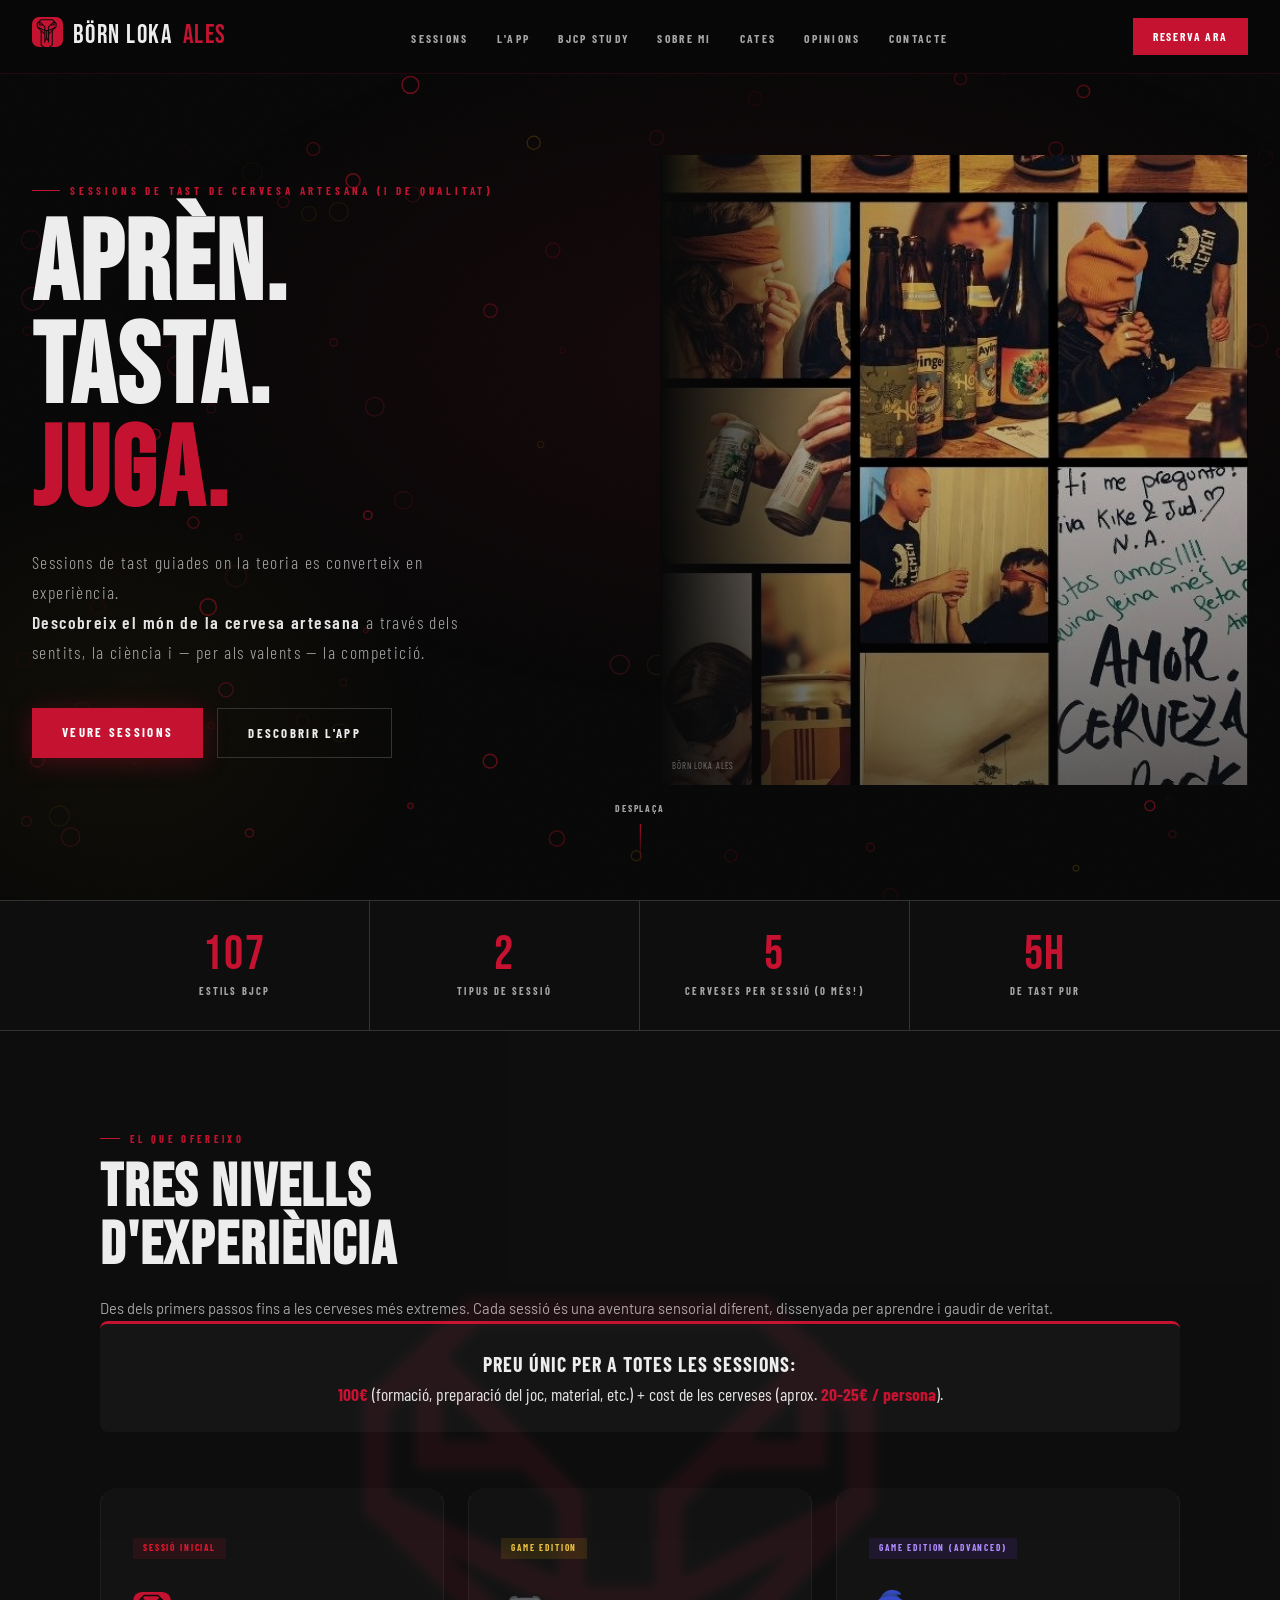
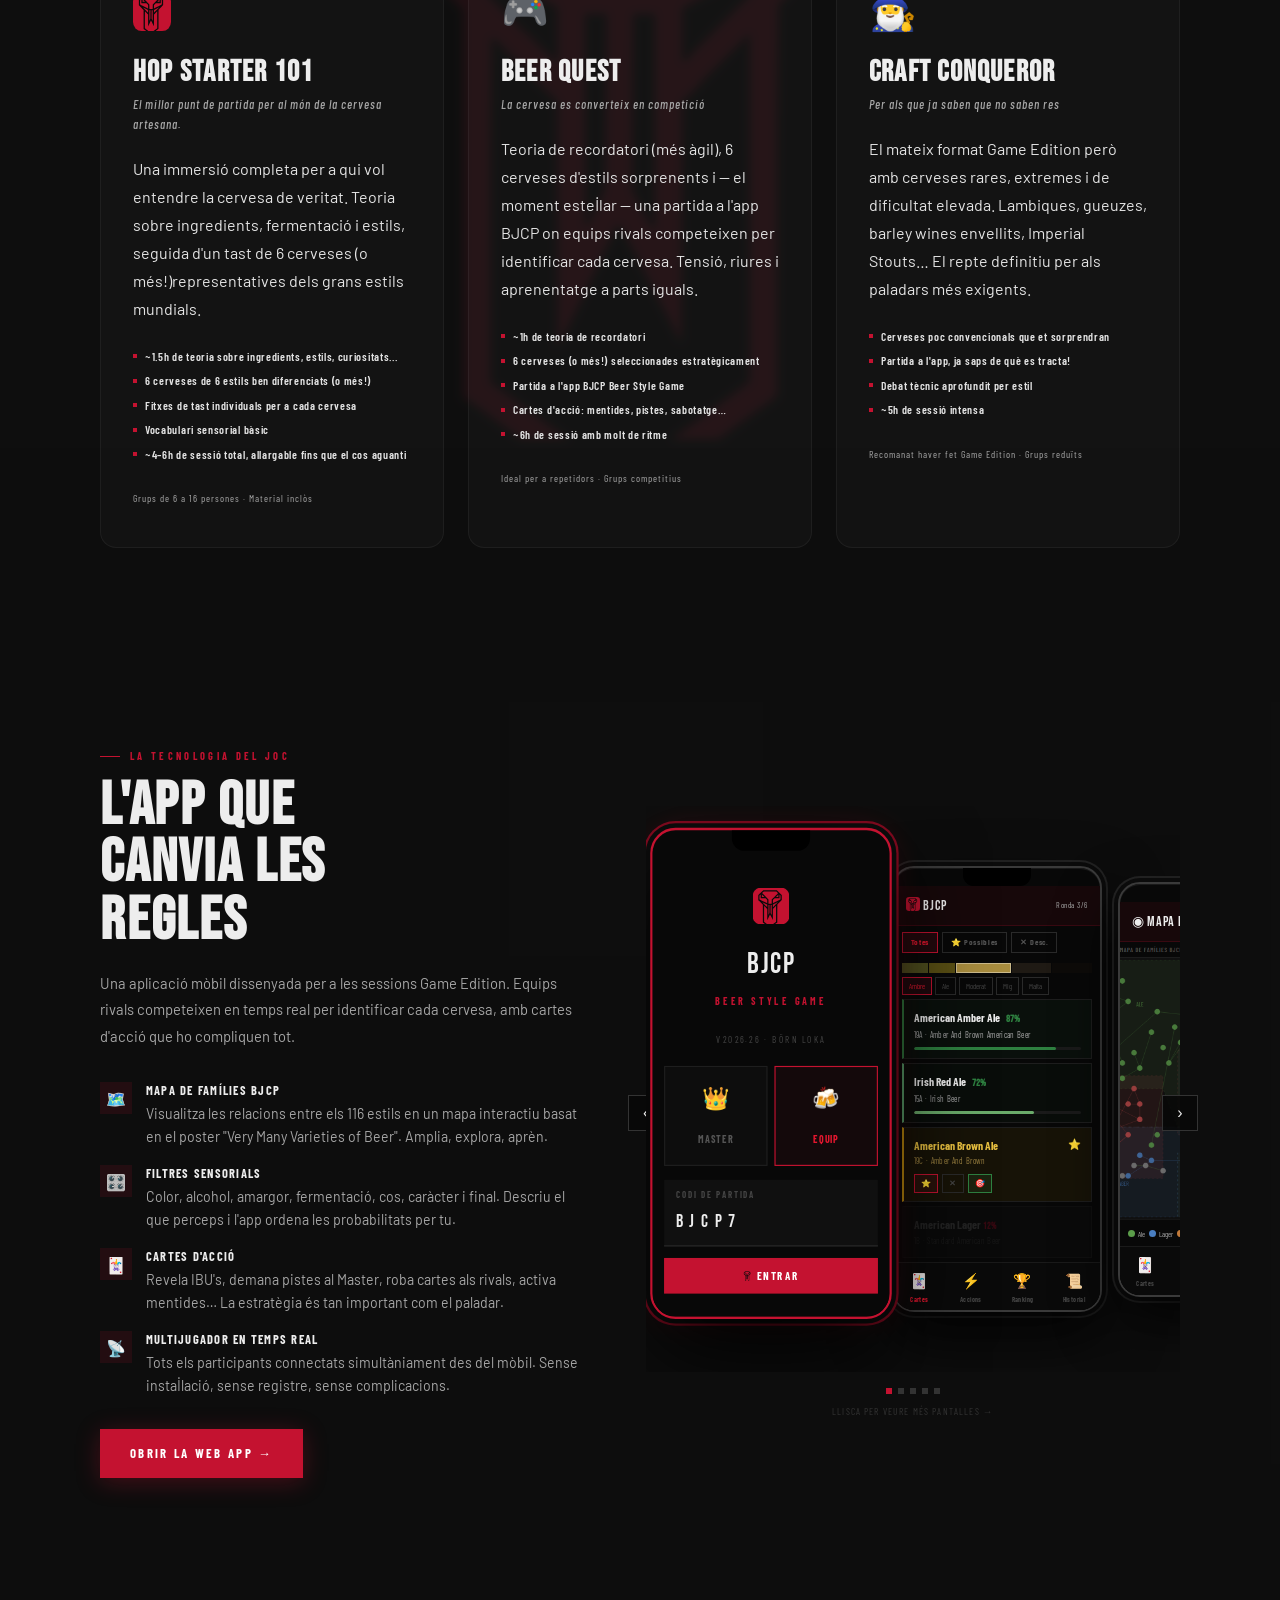
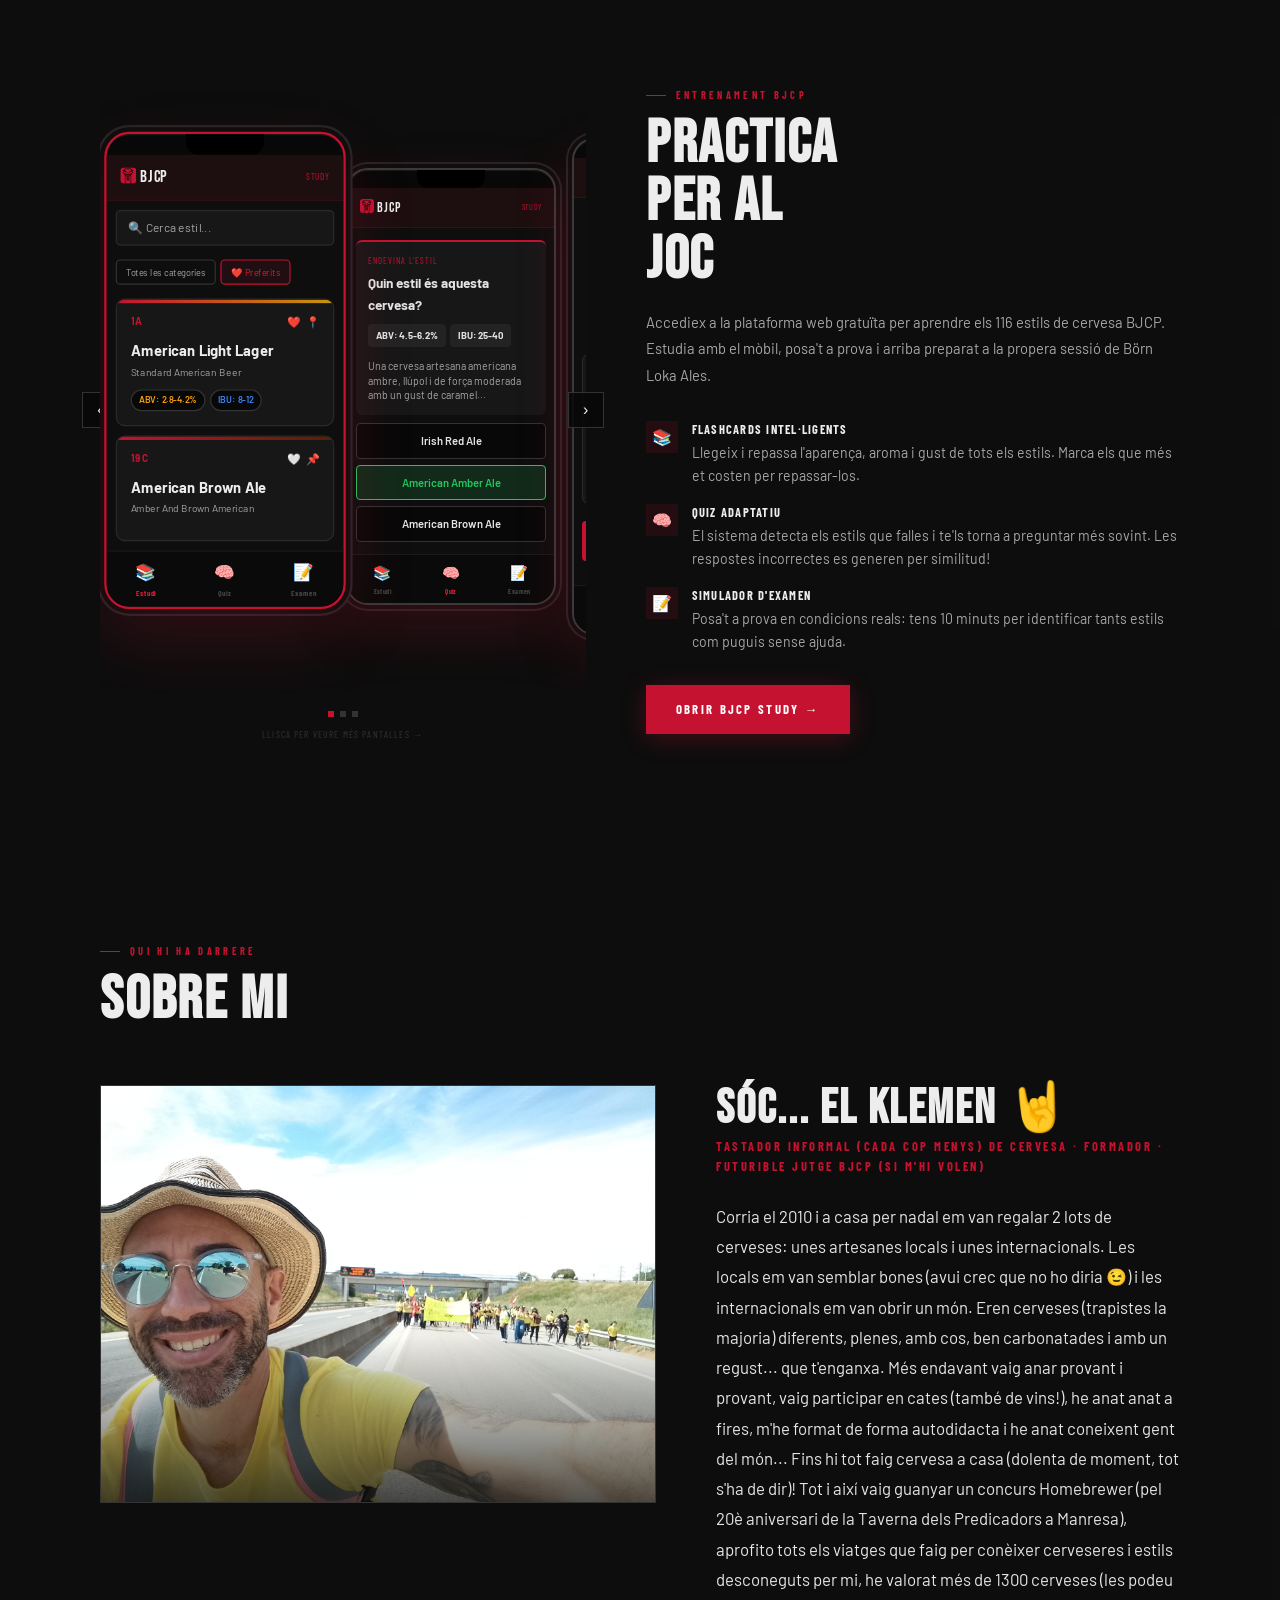
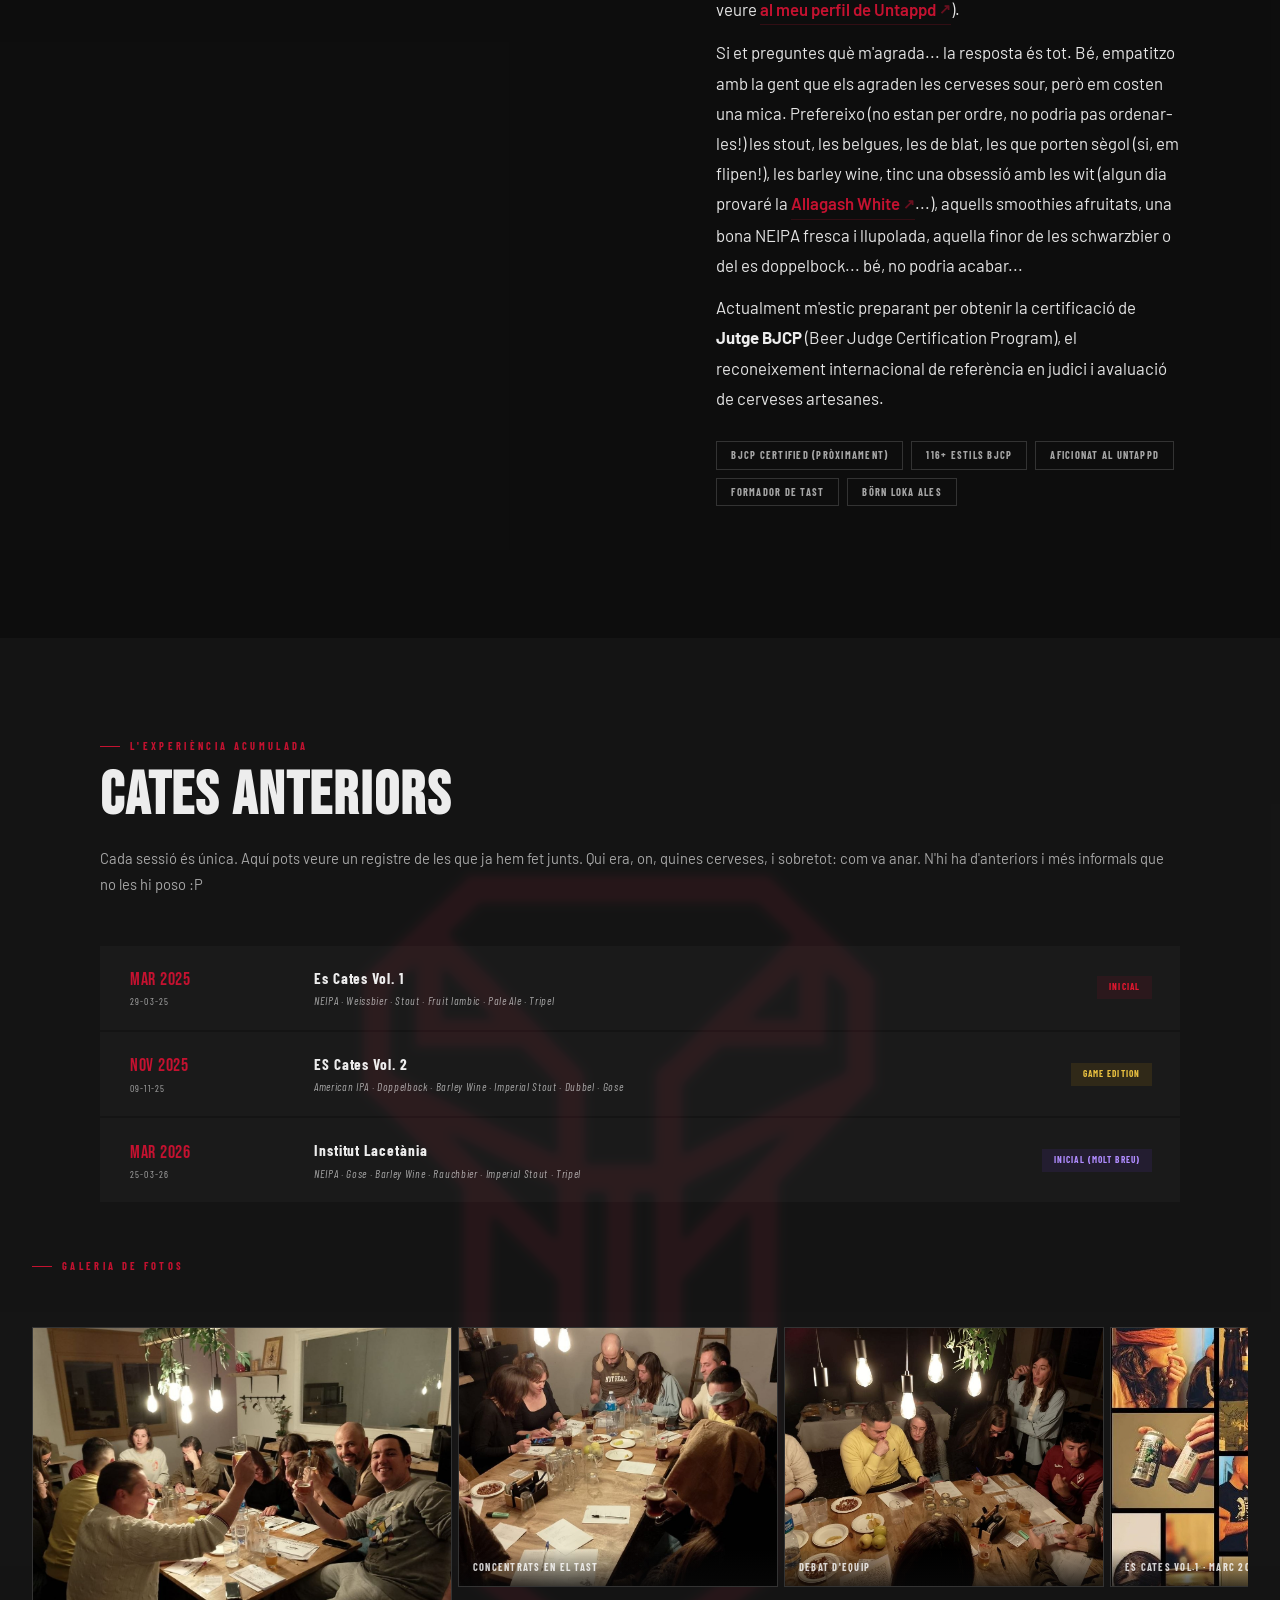
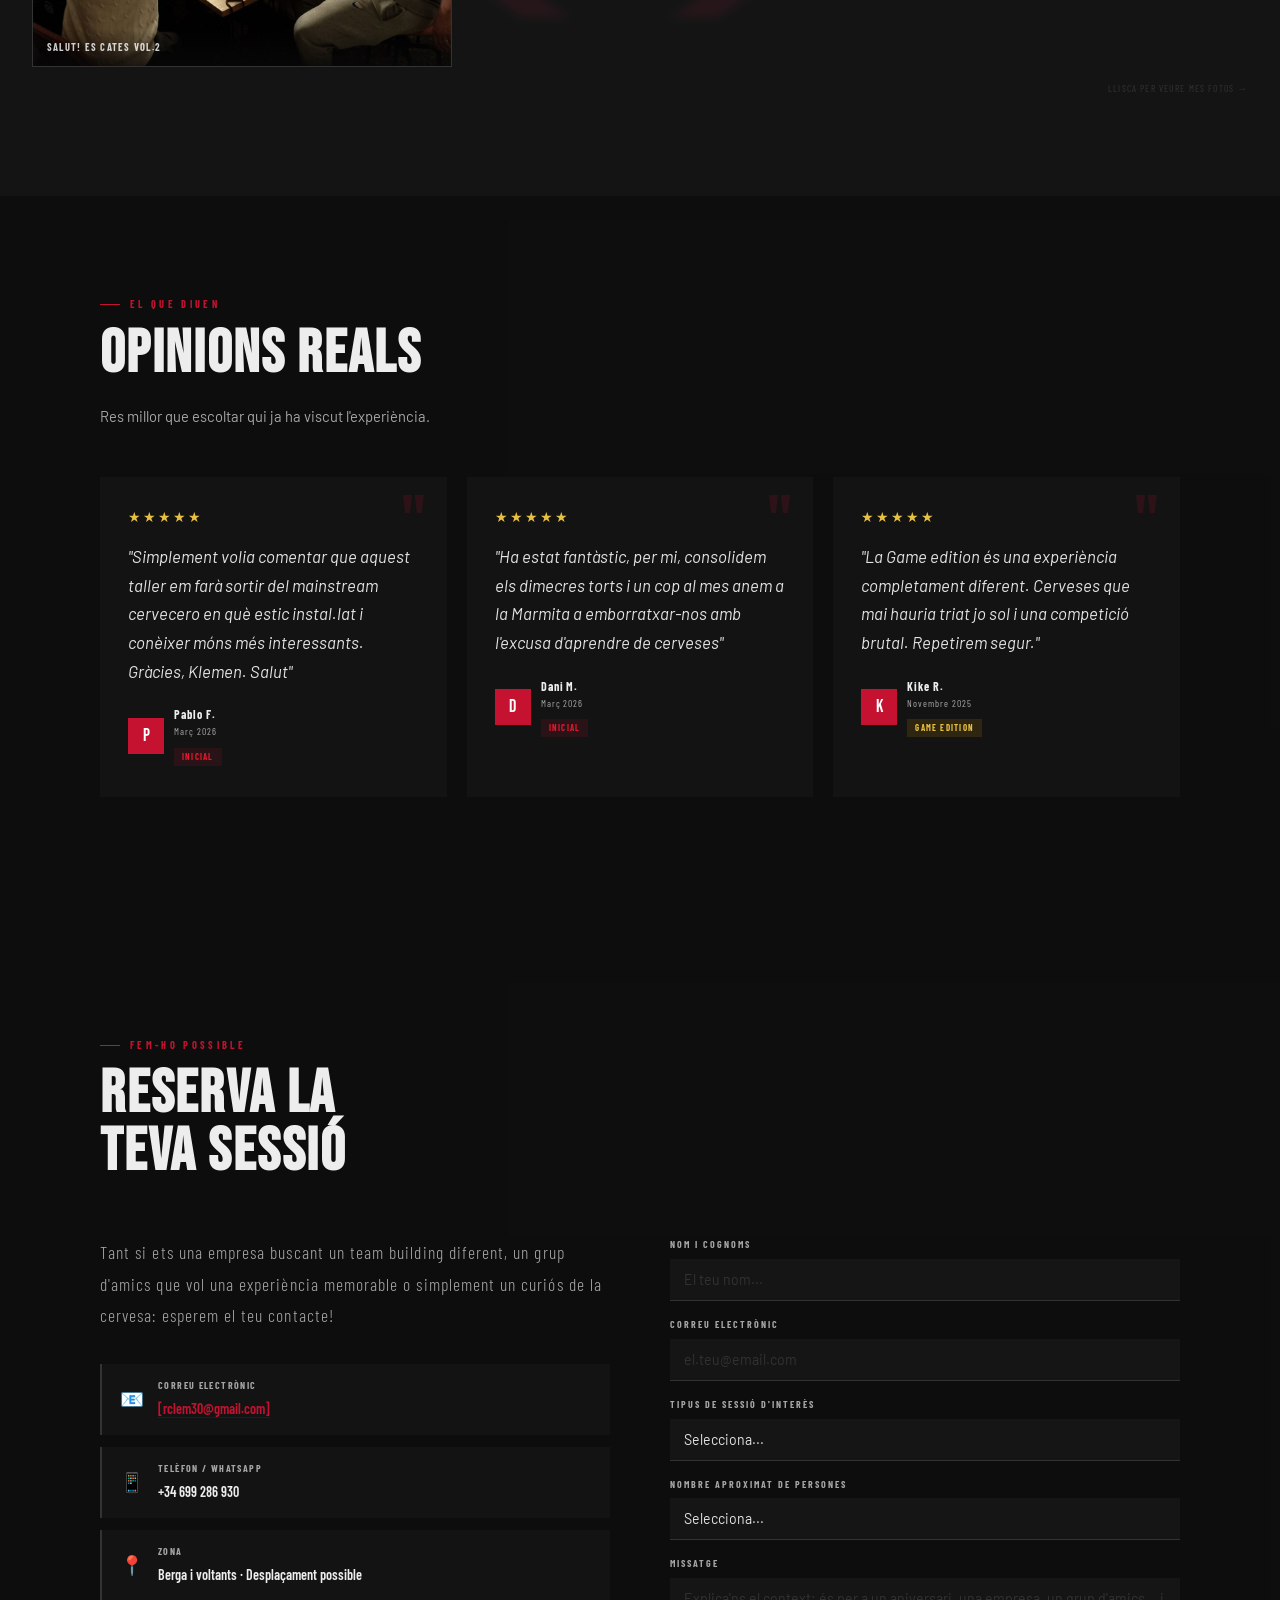
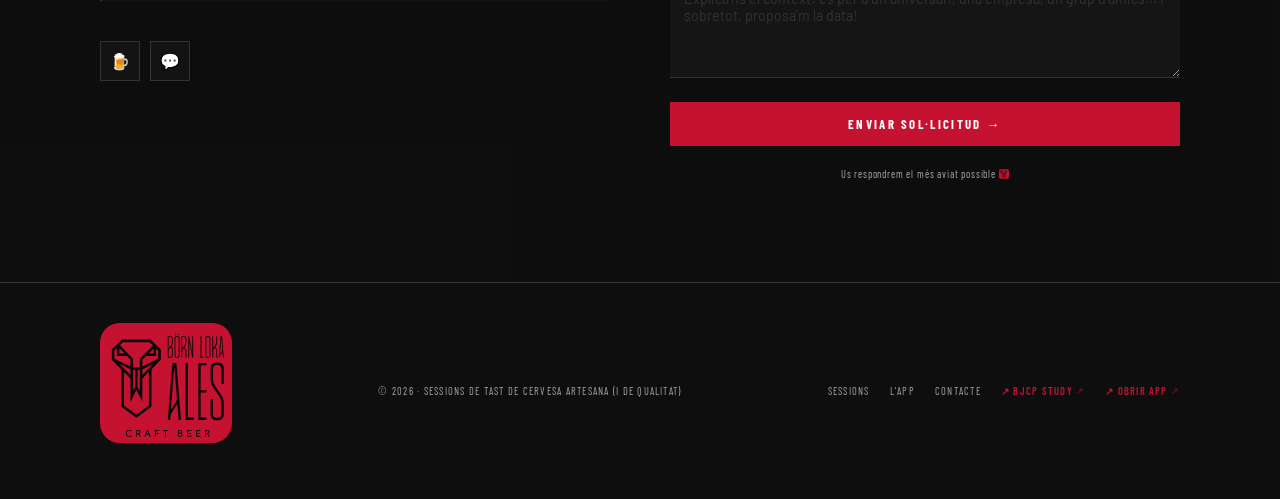
==== index.html @ bcf6b4b0 "Update index.html" ====
<!DOCTYPE html>
<html lang="ca">

<head>
  <!-- Google Tag Manager -->
  <script>(function (w, d, s, l, i) {
      w[l] = w[l] || []; w[l].push({
        'gtm.start':
          new Date().getTime(), event: 'gtm.js'
      }); var f = d.getElementsByTagName(s)[0],
        j = d.createElement(s), dl = l != 'dataLayer' ? '&l=' + l : ''; j.async = true; j.src =
          'https://www.googletagmanager.com/gtm.js?id=' + i + dl; f.parentNode.insertBefore(j, f);
    })(window, document, 'script', 'dataLayer', 'GTM-TLPDT8MP');</script>
  <!-- End Google Tag Manager -->

  <!-- Google tag (gtag.js) -->
  <script async src="https://www.googletagmanager.com/gtag/js?id=G-F987VN6X3B"></script>
  <script>
    window.dataLayer = window.dataLayer || [];
    function gtag() { dataLayer.push(arguments); }
    gtag('js', new Date());

    gtag('config', 'G-F987VN6X3B');
  </script>

  <meta charset="UTF-8">
  <meta name="viewport" content="width=device-width,initial-scale=1">
  <title>Börn Loka Ales — Sessions de Tast</title>
  <link rel="preconnect" href="https://fonts.googleapis.com">
  <link
    href="https://fonts.googleapis.com/css2?family=Bebas+Neue&family=Barlow+Condensed:ital,wght@0,300;0,400;0,500;0,600;0,700;0,900;1,400;1,700&family=Barlow:ital,wght@0,300;0,400;0,500;1,300;1,400&family=Outfit:wght@300;400;500;600&display=swap"
    rel="stylesheet">
  <style>
    /* ═══════════════════════════════════════════════
   BÖRN LOKA ALES — Web de Sessions de Tast
   Paleta: negre #080808 · vermell #C41230 · plata #EDEDED
═══════════════════════════════════════════════ */
    :root {
      --r: #C41230;
      --rl: #E5172F;
      --rd: #8A0B21;
      --rg: rgba(196, 18, 48, .12);
      --k: #080808;
      --k2: rgba(255, 255, 255, 0.025);
      --k3: rgba(255, 255, 255, 0.05);
      --k4: rgba(255, 255, 255, 0.1);
      --t: #E4E4E4;
      --sl: #EDEDED;
      --m: #A6A6A6;
      --m2: #333;
      --gold: #C8960A;
      --goldl: #E8C040;
      --fd: 'Bebas Neue', sans-serif;
      --fu: 'Barlow Condensed', sans-serif;
      --fb: 'Barlow', sans-serif;
      --surface: rgba(255, 255, 255, 0.04);
      --border: #2a2a2a;
      --accent: var(--r);
    }

    * {
      box-sizing: border-box;
      margin: 0;
      padding: 0
    }

    html {
      scroll-behavior: smooth
    }

    body {
      background: var(--k);
      color: var(--t);
      font-family: var(--fb);
      font-size: 17px;
      line-height: 1.6;
      overflow-x: hidden;
    }

    /* ── LINKS ── */
    a {
      color: inherit;
      text-decoration: none;
      transition: color .3s, border-color .3s, transform .3s;
    }

    /* Target external links specifically for a premium look */
    a[target="_blank"]:not(.social-link):not(.btn-primary) {
      color: var(--r);
      font-weight: 600;
      position: relative;
      background: linear-gradient(to right, var(--r), var(--r)) no-repeat 0 100%;
      background-size: 0% 1px;
      transition: background-size .3s ease, color .3s;
      display: inline-flex;
      align-items: center;
      gap: 3px;
    }

    a[target="_blank"]:not(.social-link):not(.btn-primary)::after {
      content: '↗';
      font-size: .85em;
      opacity: .5;
      transition: transform .3s, opacity .3s;
    }

    a[target="_blank"]:not(.social-link):not(.btn-primary):hover {
      color: var(--sl);
      background-size: 100% 1px;
    }

    a[target="_blank"]:not(.social-link):not(.btn-primary):hover::after {
      transform: translate(2px, -2px);
      opacity: 1;
    }

    /* Inline links in content */
    .about-bio a,
    .section-body a:not(.btn-primary):not(.btn-secondary) {
      color: var(--r);
      border-bottom: 1px solid rgba(196, 18, 48, 0.2);
    }

    .about-bio a:hover,
    .section-body a:not(.btn-primary):not(.btn-secondary):hover {
      color: var(--sl);
      border-bottom-color: var(--r);
    }

    /* ── SCROLLBAR ── */
    ::-webkit-scrollbar {
      width: 10px;
    }

    ::-webkit-scrollbar-track {
      background: var(--k);
    }

    ::-webkit-scrollbar-thumb {
      background: var(--rd);
      border-radius: 10px;
      border: 3px solid var(--k);
    }

    ::-webkit-scrollbar-thumb:hover {
      background: var(--r);
    }

    /* Firefox */
    html {
      scrollbar-width: thin;
      scrollbar-color: var(--rd) var(--k);
    }

    /* Grain overlay */
    body::before {
      content: '';
      position: fixed;
      inset: 0;
      z-index: 9000;
      pointer-events: none;
      background-image: url("data:image/svg+xml,%3Csvg xmlns='http://www.w3.org/2000/svg' width='300' height='300'%3E%3Cfilter id='f'%3E%3CfeTurbulence type='fractalNoise' baseFrequency='.85' numOctaves='4' stitchTiles='stitch'/%3E%3C/filter%3E%3Crect width='300' height='300' filter='url(%23f)' opacity='.04'/%3E%3C/svg%3E");
      opacity: .5;
      mix-blend-mode: overlay;
    }

    /* ── NAV ── */
    nav {
      position: fixed;
      top: 0;
      left: 0;
      right: 0;
      z-index: 1000;
      display: flex;
      align-items: center;
      justify-content: space-between;
      padding: 16px 32px;
      background: rgba(8, 8, 8, .92);
      backdrop-filter: blur(20px);
      border-bottom: 1px solid rgba(196, 18, 48, .15);
    }

    .nav-logo {
      font-family: var(--fd);
      font-size: 1.6rem;
      letter-spacing: .06em;
      color: var(--sl);
      text-decoration: none;
      display: flex;
      align-items: center;
      gap: 10px;
    }

    .nav-logo span {
      color: var(--r)
    }

    .vector-logo {
      height: 1.2em;
      width: auto;
      vertical-align: middle;
      display: inline-block;
      margin-top: -0.15em;
    }

    .nav-links {
      display: flex;
      gap: 28px;
      list-style: none
    }

    .nav-links a {
      font-family: var(--fu);
      font-size: .72rem;
      font-weight: 700;
      letter-spacing: .2em;
      text-transform: uppercase;
      color: var(--m);
      text-decoration: none;
      transition: color .2s;
    }

    .nav-links a:hover {
      color: var(--rl)
    }

    .nav-cta {
      font-family: var(--fu);
      font-size: .72rem;
      font-weight: 700;
      letter-spacing: .16em;
      text-transform: uppercase;
      background: var(--r);
      color: #fff;
      padding: 9px 20px;
      text-decoration: none;
      transition: background .2s;
    }

    .nav-cta:hover {
      background: var(--rl)
    }

    .nav-burger {
      display: none;
      flex-direction: column;
      gap: 5px;
      cursor: pointer;
      background: none;
      border: none;
      padding: 4px
    }

    .nav-burger span {
      display: block;
      width: 22px;
      height: 2px;
      background: var(--sl)
    }

    /* ── HERO ── */
    .hero {
      min-height: 100vh;
      display: grid;
      grid-template-columns: 1fr 1fr;
      align-items: center;
      padding: 120px 32px 80px;
      position: relative;
      overflow: hidden;
      gap: 40px;
    }

    .hero>.hero-bg,
    .hero>.hero-canvas {
      position: absolute !important;
      inset: 0;
      width: 100% !important;
      height: 100% !important;
      pointer-events: none;
    }

    .hero>.hero-scroll {
      position: absolute;
      bottom: 36px;
      left: 50%;
      transform: translateX(-50%);
    }

    .hero-bg {
      position: absolute;
      inset: 0;
      z-index: 0;
      background: radial-gradient(ellipse 80% 60% at 60% 40%, rgba(196, 18, 48, .08) 0%, transparent 65%),
        radial-gradient(ellipse 40% 50% at 10% 80%, rgba(200, 150, 10, .05) 0%, transparent 60%);
    }

    .hero-photo {
      position: relative;
      height: 70vh;
      max-height: 650px;
      overflow: hidden;
    }

    .hero-photo img {
      width: 100%;
      height: 100%;
      object-fit: cover;
      filter: brightness(.75) contrast(1.05) saturate(.9);
    }

    .hero-photo::before {
      content: '';
      position: absolute;
      inset: 0;
      z-index: 1;
      background: linear-gradient(to right, var(--k) 0%, transparent 30%),
        linear-gradient(to top, rgba(8, 8, 8, .5) 0%, transparent 50%);
    }

    .hero-photo-credit {
      position: absolute;
      bottom: 12px;
      left: 12px;
      z-index: 2;
      font-family: var(--fu);
      font-size: .55rem;
      letter-spacing: .1em;
      text-transform: uppercase;
      color: rgba(255, 255, 255, .4);
    }

    .hero-canvas {
      position: absolute;
      inset: 0;
      z-index: 0;
      opacity: .5
    }

    .hero-content {
      position: relative;
      z-index: 1;
      max-width: 680px
    }

    .hero-eyebrow {
      font-family: var(--fu);
      font-size: .68rem;
      font-weight: 700;
      letter-spacing: .35em;
      text-transform: uppercase;
      color: var(--r);
      margin-bottom: 16px;
      display: flex;
      align-items: center;
      gap: 10px;
    }

    .hero-eyebrow::before {
      content: '';
      width: 28px;
      height: 1px;
      background: var(--r)
    }

    .hero-title {
      font-family: var(--fd);
      font-size: clamp(3.5rem, 10vw, 7rem);
      line-height: .92;
      letter-spacing: .02em;
      color: var(--sl);
      margin-bottom: 24px;
    }

    .hero-title .accent {
      color: var(--r)
    }

    .hero-subtitle {
      font-family: var(--fu);
      font-size: 1.1rem;
      font-weight: 300;
      letter-spacing: .08em;
      color: var(--m);
      line-height: 1.7;
      max-width: 480px;
      margin-bottom: 40px;
    }

    .hero-subtitle strong {
      color: var(--t);
      font-weight: 600
    }

    .hero-actions {
      display: flex;
      gap: 14px;
      flex-wrap: wrap
    }

    .btn-primary {
      font-family: var(--fu);
      font-size: .8rem;
      font-weight: 700;
      letter-spacing: .18em;
      text-transform: uppercase;
      background: var(--r);
      color: #fff;
      padding: 14px 30px;
      text-decoration: none;
      transition: all .2s;
      display: inline-block;
      box-shadow: 0 4px 24px rgba(196, 18, 48, .3);
    }

    .btn-primary:hover {
      background: var(--rl);
      transform: translateY(-2px);
      box-shadow: 0 8px 32px rgba(196, 18, 48, .4)
    }

    .btn-secondary {
      font-family: var(--fu);
      font-size: .8rem;
      font-weight: 700;
      letter-spacing: .18em;
      text-transform: uppercase;
      background: transparent;
      color: var(--sl);
      padding: 14px 30px;
      text-decoration: none;
      border: 1px solid var(--m2);
      transition: all .2s;
      display: inline-block;
    }

    .btn-secondary:hover {
      border-color: var(--sl);
      background: rgba(255, 255, 255, .04)
    }

    .hero-scroll {
      position: absolute;
      bottom: 36px;
      left: 50%;
      transform: translateX(-50%);
      display: flex;
      flex-direction: column;
      align-items: center;
      gap: 8px;
      font-family: var(--fu);
      font-size: .6rem;
      font-weight: 700;
      letter-spacing: .2em;
      text-transform: uppercase;
      color: var(--m);
      animation: bounce2 2s infinite;
    }

    .hero-scroll::after {
      content: '';
      width: 1px;
      height: 40px;
      background: linear-gradient(var(--r), transparent);
    }

    @keyframes bounce2 {

      0%,
      100% {
        transform: translateX(-50%) translateY(0)
      }

      50% {
        transform: translateX(-50%) translateY(6px)
      }
    }

    /* ── SECTIONS ── */
    section {
      padding: 100px 32px;
      position: relative;
      overflow: hidden;
    }

    .watermark-bg {
      position: absolute;
      top: 50%;
      left: 50%;
      transform: translate(-50%, -50%);
      width: 120%;
      max-width: 800px;
      opacity: 0.1;
      mix-blend-mode: screen;
      filter: blur(4px);
      pointer-events: none;
      z-index: 0;
    }

    .container {
      max-width: 1080px;
      margin: 0 auto
    }

    .section-eyebrow {
      font-family: var(--fu);
      font-size: .65rem;
      font-weight: 700;
      letter-spacing: .32em;
      text-transform: uppercase;
      color: var(--r);
      margin-bottom: 12px;
      display: flex;
      align-items: center;
      gap: 10px;
    }

    .section-eyebrow::before {
      content: '';
      width: 20px;
      height: 1px;
      background: var(--r)
    }

    .section-title {
      font-family: var(--fd);
      font-size: clamp(2.2rem, 5vw, 3.8rem);
      letter-spacing: .03em;
      color: var(--sl);
      line-height: .95;
      margin-bottom: 20px;
    }

    .section-body {
      font-size: .92rem;
      color: var(--m);
      line-height: 1.8;
      max-width: 560px;
    }

    #sessions .section-body,
    #cates .section-body,
    #opinions .section-body {
      max-width: 100%;
    }

    .divider {
      border: none;
      border-top: 1px solid var(--m2);
      margin: 0
    }

    /* ── STATS BAR ── */
    .stats-bar {
      background: var(--k2);
      border-top: 1px solid var(--m2);
      border-bottom: 1px solid var(--m2);
      padding: 0 32px;
    }

    .stats-inner {
      max-width: 1080px;
      margin: 0 auto;
      display: grid;
      grid-template-columns: repeat(4, 1fr);
    }

    .stat {
      padding: 30px 24px;
      border-right: 1px solid var(--m2);
      text-align: center;
    }

    .stat:last-child {
      border-right: none
    }

    .stat-num {
      font-family: var(--fd);
      font-size: 3rem;
      color: var(--r);
      letter-spacing: .04em;
      line-height: 1;
      display: block;
    }

    .stat-lbl {
      font-family: var(--fu);
      font-size: .65rem;
      font-weight: 700;
      letter-spacing: .2em;
      text-transform: uppercase;
      color: var(--m);
      margin-top: 4px;
      display: block;
    }

    /* ── SESSIONS ── */
    .sessions-grid {
      display: grid;
      grid-template-columns: repeat(3, 1fr);
      gap: 24px;
      margin-top: 56px;
    }

    .session-card {
      background: var(--k2);
      padding: 40px 32px;
      border: 1px solid rgba(255, 255, 255, 0.05);
      border-top: 3px solid transparent;
      border-radius: 16px;
      transition: border-color .25s, transform .25s;
      position: relative;
      overflow: hidden;
    }

    .session-card::before {
      content: '';
      position: absolute;
      inset: 0;
      background: radial-gradient(ellipse at 50% 0%, rgba(196, 18, 48, .06) 0%, transparent 70%);
      opacity: 0;
      transition: opacity .3s;
    }

    .session-card {
      transition: border-color .3s, transform .35s cubic-bezier(.22, .68, 0, 1.2), box-shadow .3s
    }

    .session-card:hover {
      border-top-color: var(--r);
      transform: translateY(-12px) scale(1.06);
      z-index: 10;
      box-shadow: 0 28px 70px rgba(0, 0, 0, .65), 0 0 0 1px rgba(196, 18, 48, .2)
    }

    .session-card:hover::before {
      opacity: 1
    }

    .session-card.featured {
      border-top-color: var(--gold)
    }

    .session-card.featured::before {
      background: radial-gradient(ellipse at 50% 0%, rgba(200, 150, 10, .08) 0%, transparent 70%);
      opacity: 1;
    }

    .session-tag {
      font-family: var(--fu);
      font-size: .58rem;
      font-weight: 700;
      letter-spacing: .2em;
      text-transform: uppercase;
      padding: 3px 10px;
      margin-bottom: 20px;
      display: inline-block;
    }

    .tag-base {
      background: rgba(196, 18, 48, .12);
      color: var(--rl)
    }

    .tag-game {
      background: rgba(200, 150, 10, .15);
      color: var(--goldl)
    }

    .tag-adv {
      background: rgba(100, 50, 200, .15);
      color: #B08CFF
    }

    .session-icon {
      font-size: 2.4rem;
      margin-bottom: 16px;
      display: block
    }

    .session-name {
      font-family: var(--fd);
      font-size: 1.9rem;
      letter-spacing: .04em;
      color: var(--sl);
      line-height: 1;
      margin-bottom: 8px;
    }

    .session-tagline {
      font-family: var(--fu);
      font-size: .78rem;
      font-weight: 500;
      letter-spacing: .08em;
      color: var(--m);
      margin-bottom: 20px;
      font-style: italic;
    }

    .session-desc {
      font-size: 1rem;
      color: var(--t);
      line-height: 1.75;
      margin-bottom: 24px
    }

    .session-details {
      list-style: none;
      display: flex;
      flex-direction: column;
      gap: 6px;
      margin-bottom: 28px
    }

    .session-details li {
      font-family: var(--fu);
      font-size: .72rem;
      font-weight: 600;
      letter-spacing: .06em;
      color: var(--t);
      display: flex;
      align-items: center;
      gap: 8px;
    }

    .session-details li::before {
      content: '';
      width: 4px;
      height: 4px;
      background: var(--r);
      flex-shrink: 0;
    }

    .session-price {
      font-family: var(--fd);
      font-size: 1.6rem;
      letter-spacing: .04em;
      color: var(--sl);
      margin-bottom: 4px;
    }

    .session-price-note {
      font-family: var(--fu);
      font-size: .62rem;
      letter-spacing: .1em;
      color: var(--m)
    }

    /* ── APP SHOWCASE ── */
    .showcase {
      background: var(--k2);
      overflow: hidden
    }

    .showcase-inner {
      max-width: 1080px;
      margin: 0 auto;
      display: grid;
      grid-template-columns: 1fr 1.1fr;
      gap: 60px;
      align-items: center;
      width: 100%;
    }

    .showcase-inner>* {
      min-width: 0;
    }

    .showcase-text .section-body {
      max-width: 100%;
    }

    .showcase-features {
      list-style: none;
      margin-top: 32px;
      display: flex;
      flex-direction: column;
      gap: 16px
    }

    .showcase-features li {
      display: flex;
      align-items: flex-start;
      gap: 14px;
      font-size: .88rem;
      color: var(--m);
      line-height: 1.6;
    }

    .feat-icon {
      width: 32px;
      height: 32px;
      background: var(--rg);
      display: flex;
      align-items: center;
      justify-content: center;
      font-size: 1rem;
      flex-shrink: 0;
      margin-top: 1px;
    }

    .feat-text strong {
      display: block;
      font-family: var(--fu);
      font-size: .78rem;
      font-weight: 700;
      letter-spacing: .1em;
      text-transform: uppercase;
      color: var(--sl);
      margin-bottom: 2px
    }

    /* Phone mockup carousel */
    .phone-carousel {
      position: relative;
      display: flex;
      justify-content: center
    }

    .phone-track {
      display: flex;
      gap: 16px;
      align-items: center;
      overflow-x: auto;
      scroll-snap-type: x mandatory;
      scrollbar-width: none;
      padding: 60px 20px;
    }

    .phone-track::-webkit-scrollbar {
      display: none
    }

    .phone-frame {
      flex-shrink: 0;
      width: 210px;
      background: #080808;
      border: 2px solid #3a3a3a;
      border-radius: 22px;
      overflow: hidden;
      box-shadow: 0 24px 60px rgba(0, 0, 0, .8), inset 0 1px 0 rgba(255, 255, 255, .07), 0 0 0 4px #0d0d0d, 0 0 0 6px #252525;
      scroll-snap-align: center;
      animation: phoneFloat 4s ease-in-out infinite;
      transition: transform .35s cubic-bezier(.22, .68, 0, 1.2), box-shadow .3s;
    }

    .phone-frame:nth-child(2) {
      animation-delay: -1.3s
    }

    .phone-frame:nth-child(3) {
      animation-delay: -2.6s
    }

    .phone-frame:nth-child(4) {
      animation-delay: -0.7s
    }

    .phone-frame:nth-child(5) {
      animation-delay: -2s
    }

    @keyframes phoneFloat {

      0%,
      100% {
        transform: translateY(0)
      }

      50% {
        transform: translateY(-9px)
      }
    }

    .phone-frame.focus {
      transform: scale(1.15) translateY(-14px) !important;
      z-index: 10;
      border-color: var(--r);
      box-shadow: 0 32px 80px rgba(0, 0, 0, .9), 0 0 0 4px #0d0d0d, 0 0 0 6px var(--rd), 0 0 30px rgba(196, 18, 48, .2);
      animation: none !important;
    }

    .phone-frame:hover {
      transform: scale(1.09) translateY(-7px) !important;
      animation-play-state: paused
    }

    .phone-notch {
      width: 68px;
      height: 18px;
      background: #000;
      margin: 0 auto;
      border-radius: 0 0 11px 11px;
      position: relative;
      z-index: 2;
    }

    .phone-screen {
      background: var(--k);
      min-height: 380px;
      overflow: hidden
    }

    /* ── Mock screens ── */
    .mock-header {
      background: rgba(196, 18, 48, .08);
      border-bottom: 1px solid rgba(196, 18, 48, .2);
      padding: 8px 12px;
      display: flex;
      align-items: center;
      justify-content: space-between;
    }

    .mock-logo {
      font-family: var(--fd);
      font-size: .9rem;
      color: var(--sl);
      letter-spacing: .06em
    }

    .mock-badge {
      background: var(--r);
      color: #fff;
      font-family: var(--fu);
      font-size: .5rem;
      font-weight: 700;
      letter-spacing: .08em;
      padding: 2px 7px;
    }

    .mock-round-bar {
      background: rgba(196, 18, 48, .07);
      border: 1px solid rgba(196, 18, 48, .2);
      margin: 8px;
      padding: 8px 10px;
    }

    .mock-round-num {
      font-family: var(--fd);
      font-size: 1rem;
      color: var(--sl)
    }

    .mock-round-sub {
      font-family: var(--fu);
      font-size: .52rem;
      color: var(--m);
      letter-spacing: .06em;
      margin-top: 1px
    }

    .mock-filters {
      padding: 6px 8px;
      display: flex;
      gap: 4px;
      overflow: hidden
    }

    .mock-pill {
      font-family: var(--fu);
      font-size: .5rem;
      font-weight: 700;
      letter-spacing: .08em;
      padding: 3px 8px;
      border: 1px solid #2a2a2a;
      color: #555;
      white-space: nowrap;
    }

    .mock-pill.active {
      background: rgba(196, 18, 48, .14);
      border-color: var(--r);
      color: var(--rl)
    }

    .mock-card {
      margin: 4px 8px;
      background: #0f0f0f;
      border: 1px solid #1e1e1e;
      border-left: 2px solid transparent;
      padding: 8px 10px;
    }

    .mock-card.possible {
      border-left-color: #C8960A;
      background: rgba(200, 150, 10, .08)
    }

    .mock-card.match {
      border-left-color: #2E8040;
      background: rgba(46, 128, 64, .06)
    }

    .mock-card-name {
      font-family: var(--fu);
      font-size: .72rem;
      font-weight: 700;
      color: var(--sl)
    }

    .mock-card-pct {
      font-family: var(--fd);
      font-size: .65rem;
      color: #2E8040;
      margin-left: 4px
    }

    .mock-card-cat {
      font-family: var(--fu);
      font-size: .52rem;
      color: var(--m);
      letter-spacing: .04em;
      margin-top: 1px
    }

    .mock-card-bar {
      height: 3px;
      background: #1a1a1a;
      margin-top: 5px;
      border-radius: 2px;
      overflow: hidden
    }

    .mock-card-bar-fill {
      height: 100%;
      border-radius: 2px
    }

    .mock-btns {
      display: flex;
      gap: 4px;
      margin-top: 5px
    }

    .mock-btn {
      font-family: var(--fu);
      font-size: .5rem;
      font-weight: 700;
      letter-spacing: .06em;
      padding: 2px 6px;
      border: 1px solid #2a2a2a;
      color: #444;
    }

    .mock-btn.star {
      background: rgba(196, 18, 48, .1);
      border-color: var(--r);
      color: var(--rl)
    }

    .mock-btn.propose {
      background: rgba(46, 128, 64, .15);
      border-color: #2E8040;
      color: #6DBF7E
    }

    /* Map mock */
    .mock-map {
      background: #111;
      height: 280px;
      position: relative;
      overflow: hidden
    }

    .mock-zone {
      position: absolute;
      border: 1px dashed rgba(255, 255, 255, .06)
    }

    .mock-dot {
      position: absolute;
      border-radius: 50%
    }

    .mock-dot-label {
      position: absolute;
      font-family: var(--fu);
      font-size: .42rem;
      color: rgba(255, 255, 255, .5);
      white-space: nowrap;
      transform: translate(-50%, -120%);
    }

    .mock-map-label {
      position: absolute;
      font-family: var(--fu);
      font-size: .5rem;
      font-weight: 700;
      letter-spacing: .1em;
      text-transform: uppercase;
    }

    .mock-nav {
      display: flex;
      background: #0a0a0a;
      border-top: 1px solid #1a1a1a;
      padding: 6px 0;
    }

    .mock-nav-btn {
      flex: 1;
      display: flex;
      flex-direction: column;
      align-items: center;
      gap: 2px;
      font-family: var(--fu);
      font-size: .42rem;
      font-weight: 700;
      letter-spacing: .06em;
      color: #444;
    }

    .mock-nav-btn.active {
      color: var(--rl)
    }

    .mock-nav-icon {
      font-size: .9rem
    }

    /* Welcome mock */
    .mock-welcome {
      display: flex;
      flex-direction: column;
      align-items: center;
      padding: 20px 10px;
      text-align: center;
    }

    .mock-welcome-title {
      font-family: var(--fd);
      font-size: 1.6rem;
      color: var(--sl);
      letter-spacing: .04em;
      margin-bottom: 4px
    }

    .mock-welcome-sub {
      font-family: var(--fu);
      font-size: .55rem;
      font-weight: 700;
      letter-spacing: .3em;
      color: var(--r);
      text-transform: uppercase;
      margin-bottom: 20px
    }

    .mock-role-grid {
      display: grid;
      grid-template-columns: 1fr 1fr;
      gap: 6px;
      width: 100%;
      margin-bottom: 12px
    }

    .mock-role {
      background: rgba(255, 255, 255, .02);
      border: 1px solid #1e1e1e;
      padding: 12px 6px;
      text-align: center;
    }

    .mock-role-icon {
      font-size: 1.2rem;
      display: block;
      margin-bottom: 3px
    }

    .mock-role-name {
      font-family: var(--fu);
      font-size: .55rem;
      font-weight: 700;
      letter-spacing: .1em;
      color: #555;
      text-transform: uppercase
    }

    .mock-input-row {
      width: 100%;
      background: rgba(255, 255, 255, .03);
      border-bottom: 1px solid #2a2a2a;
      padding: 7px 10px;
      text-align: left;
      margin-bottom: 6px
    }

    .mock-input-label {
      font-family: var(--fu);
      font-size: .48rem;
      font-weight: 700;
      letter-spacing: .16em;
      color: #444;
      text-transform: uppercase;
      display: block;
      margin-bottom: 2px
    }

    .mock-input-val {
      font-family: var(--fu);
      font-size: .65rem;
      color: #666
    }

    .mock-code-display {
      font-family: var(--fd);
      font-size: 2rem;
      color: var(--sl);
      letter-spacing: 10px;
      text-align: center;
      padding: 10px
    }

    /* Carousel arrows */
    .carousel-wrap {
      position: relative
    }

    .car-btn {
      position: absolute;
      top: 50%;
      transform: translateY(-50%);
      background: rgba(8, 8, 8, .85);
      border: 1px solid #333;
      color: var(--sl);
      width: 36px;
      height: 36px;
      font-size: 1rem;
      cursor: pointer;
      z-index: 10;
      display: flex;
      align-items: center;
      justify-content: center;
      transition: border-color .2s;
    }

    .car-btn:hover {
      border-color: var(--r)
    }

    .car-prev {
      left: -18px
    }

    .car-next {
      right: -18px
    }

    .car-dots {
      display: flex;
      gap: 6px;
      justify-content: center;
      margin-top: 16px
    }

    .car-dot {
      width: 6px;
      height: 6px;
      background: #333;
      cursor: pointer;
      transition: background .2s
    }

    .car-dot.active {
      background: var(--r)
    }

    /* ── SOBRE MI ── */
    .about-grid {
      display: grid;
      grid-template-columns: 1.2fr 1fr;
      gap: 60px;
      align-items: start;
      margin-top: 56px;
    }

    .about-photo {
      background: var(--k2);
      border: 1px solid var(--m2);
      display: flex;
      align-items: center;
      justify-content: center;
      position: relative;
      overflow: hidden;
    }

    .about-photo-placeholder {
      font-family: var(--fu);
      font-size: .75rem;
      font-weight: 700;
      letter-spacing: .2em;
      text-transform: uppercase;
      color: var(--m);
      text-align: center;
      padding: 20px;
    }

    .about-photo-placeholder span {
      display: block;
      font-size: 3rem;
      margin-bottom: 10px;
      opacity: .3
    }

    .about-photo::after {
      content: '';
      position: absolute;
      bottom: 0;
      left: 0;
      right: 0;
      height: 40%;
      background: linear-gradient(transparent, rgba(8, 8, 8, .7));
    }

    .about-badge {
      position: absolute;
      bottom: 20px;
      left: 20px;
      right: 20px;
      z-index: 1;
      background: rgba(8, 8, 8, .9);
      border-left: 2px solid var(--r);
      padding: 10px 14px;
    }

    .about-badge-title {
      font-family: var(--fu);
      font-size: .65rem;
      font-weight: 700;
      letter-spacing: .16em;
      text-transform: uppercase;
      color: var(--r);
      margin-bottom: 2px
    }

    .about-badge-text {
      font-family: var(--fu);
      font-size: .8rem;
      font-weight: 600;
      color: var(--sl)
    }

    .about-content {}

    .about-name {
      font-family: var(--fd);
      font-size: 3rem;
      letter-spacing: .04em;
      color: var(--sl);
      line-height: 1;
      margin-bottom: 4px
    }

    .about-role {
      font-family: var(--fu);
      font-size: .78rem;
      font-weight: 700;
      letter-spacing: .2em;
      text-transform: uppercase;
      color: var(--r);
      margin-bottom: 24px
    }

    .about-bio {
      font-size: 1.05rem;
      color: var(--t);
      line-height: 1.8;
      margin-bottom: 28px;
      text-align: left;
    }

    .about-tags {
      display: flex;
      flex-wrap: wrap;
      gap: 8px;
      margin-bottom: 32px
    }

    .about-tag {
      font-family: var(--fu);
      font-size: .65rem;
      font-weight: 700;
      letter-spacing: .12em;
      text-transform: uppercase;
      padding: 5px 14px;
      border: 1px solid var(--m2);
      color: var(--m);
    }

    .credentials {
      display: flex;
      flex-direction: column;
      gap: 12px
    }

    .credential {
      display: flex;
      align-items: flex-start;
      gap: 12px;
      background: var(--k2);
      border-left: 2px solid var(--r);
      padding: 12px 16px;
    }

    .cred-icon {
      font-size: 1.2rem;
      flex-shrink: 0;
      margin-top: 1px
    }

    .cred-text {
      font-size: .95rem;
      color: var(--t);
      line-height: 1.65;
      font-family: 'Outfit', sans-serif;
      font-weight: 400
    }

    .cred-text strong {
      display: block;
      font-family: var(--fu);
      font-size: .75rem;
      font-weight: 700;
      letter-spacing: .06em;
      color: var(--sl);
      margin-bottom: 2px
    }

    /* ── GALERIA / CATES ANTERIORS ── */
    .gallery-section {
      background: var(--k3)
    }

    .session-log {
      display: flex;
      flex-direction: column;
      gap: 2px;
      margin-top: 48px
    }

    .log-entry {
      display: grid;
      grid-template-columns: 160px 1fr auto;
      align-items: center;
      gap: 24px;
      background: var(--k2);
      padding: 20px 28px;
      border-left: 2px solid transparent;
      transition: border-color .2s, background .2s;
      cursor: pointer;
    }

    .log-entry:hover {
      border-left-color: var(--r);
      background: var(--k)
    }

    .log-date {
      font-family: var(--fd);
      font-size: 1.1rem;
      letter-spacing: .04em;
      color: var(--r)
    }

    .log-date-sub {
      font-family: var(--fu);
      font-size: .6rem;
      letter-spacing: .12em;
      color: var(--m);
      text-transform: uppercase
    }

    .log-info {}

    .log-title {
      font-family: var(--fu);
      font-size: .95rem;
      font-weight: 700;
      letter-spacing: .06em;
      color: var(--sl);
      margin-bottom: 2px
    }

    .log-beers {
      font-family: var(--fu);
      font-size: .7rem;
      letter-spacing: .06em;
      color: var(--m);
      font-style: italic
    }

    .log-pill {
      font-family: var(--fu);
      font-size: .58rem;
      font-weight: 700;
      letter-spacing: .12em;
      text-transform: uppercase;
      padding: 4px 12px;
      white-space: nowrap;
    }

    .pill-inicial {
      background: rgba(196, 18, 48, .1);
      color: var(--rl)
    }

    .pill-game {
      background: rgba(200, 150, 10, .12);
      color: var(--goldl)
    }

    .pill-adv {
      background: rgba(100, 50, 200, .12);
      color: #B08CFF
    }

    .gallery-strip {
      display: flex;
      gap: 6px;
      overflow-x: auto;
      scroll-snap-type: x mandatory;
      scrollbar-width: none;
      padding: 4px 0 8px;
      cursor: grab;
      margin-top: 48px;
    }

    .gallery-strip:active {
      cursor: grabbing
    }

    .gallery-strip::-webkit-scrollbar {
      display: none
    }

    .gallery-item {
      flex-shrink: 0;
      width: 320px;
      height: 260px;
      background: var(--k2);
      overflow: hidden;
      position: relative;
      scroll-snap-align: start;
      border: 1px solid var(--m2);
    }

    .gallery-item:first-child {
      width: 420px;
      height: 340px
    }

    .gallery-item img {
      width: 100%;
      height: 100%;
      object-fit: cover;
      display: block;
      transition: transform .4s ease;
    }

    .gallery-item:hover img {
      transform: scale(1.04)
    }

    .gallery-item-label {
      position: absolute;
      bottom: 0;
      left: 0;
      right: 0;
      padding: 10px 14px;
      background: linear-gradient(transparent, rgba(8, 8, 8, .75));
      font-family: var(--fu);
      font-size: .65rem;
      font-weight: 700;
      letter-spacing: .12em;
      text-transform: uppercase;
      color: rgba(255, 255, 255, .8);
    }

    .gallery-placeholder-box {
      width: 100%;
      height: 100%;
      display: flex;
      flex-direction: column;
      align-items: center;
      justify-content: center;
      gap: 8px;
      border: 1px dashed #1e1e1e;
      font-family: var(--fu);
      font-size: .62rem;
      font-weight: 600;
      letter-spacing: .12em;
      text-transform: uppercase;
      color: #2a2a2a;
    }

    .gallery-placeholder-box span {
      font-size: 1.6rem;
      opacity: .3
    }

    .gallery-strip-hint {
      font-family: var(--fu);
      font-size: .6rem;
      letter-spacing: .12em;
      text-transform: uppercase;
      color: #333;
      text-align: right;
      margin-top: 6px;
    }

    /* ── REVIEWS ── */
    .reviews-track {
      display: grid;
      grid-template-columns: repeat(3, 1fr);
      gap: 20px;
      margin-top: 48px;
    }

    .review-card {
      background: var(--k2);
      padding: 28px;
      position: relative;
      border-bottom: 2px solid transparent;
      transition: border-color .25s;
    }

    .review-card:hover {
      border-bottom-color: var(--r)
    }

    .review-card::before {
      content: '"';
      font-family: var(--fd);
      font-size: 5rem;
      color: var(--r);
      opacity: .15;
      position: absolute;
      top: 10px;
      right: 20px;
      line-height: 1;
    }

    .review-stars {
      color: var(--goldl);
      font-size: .9rem;
      letter-spacing: 2px;
      margin-bottom: 14px
    }

    .review-text {
      font-size: 1.05rem;
      color: var(--t);
      line-height: 1.7;
      margin-bottom: 20px;
      font-style: italic
    }

    .review-author {
      display: flex;
      align-items: center;
      gap: 10px
    }

    .review-avatar {
      width: 36px;
      height: 36px;
      background: var(--r);
      display: flex;
      align-items: center;
      justify-content: center;
      font-family: var(--fd);
      font-size: 1.1rem;
      color: #fff;
      flex-shrink: 0;
    }

    .review-name {
      font-family: var(--fu);
      font-size: .75rem;
      font-weight: 700;
      letter-spacing: .08em;
      color: var(--sl)
    }

    .review-date {
      font-family: var(--fu);
      font-size: .6rem;
      letter-spacing: .1em;
      color: var(--m)
    }

    .review-session-tag {
      font-family: var(--fu);
      font-size: .55rem;
      font-weight: 700;
      letter-spacing: .14em;
      text-transform: uppercase;
      padding: 2px 8px;
      margin-top: 2px;
      display: inline-block;
    }

    /* ── CONTACT ── */
    .contact-grid {
      display: grid;
      grid-template-columns: 1fr 1fr;
      gap: 60px;
      margin-top: 56px;
      align-items: start;
    }

    .contact-info {}

    .contact-tagline {
      font-family: var(--fu);
      font-size: 1.1rem;
      font-weight: 300;
      letter-spacing: .06em;
      color: var(--m);
      line-height: 1.8;
      margin-bottom: 32px;
    }

    .contact-methods {
      display: flex;
      flex-direction: column;
      gap: 12px;
      margin-bottom: 40px
    }

    .contact-method {
      display: flex;
      align-items: center;
      gap: 14px;
      padding: 14px 18px;
      background: var(--k2);
      border-left: 2px solid var(--m2);
      transition: border-color .2s;
    }

    .contact-method:hover {
      border-left-color: var(--r)
    }

    .contact-method-icon {
      font-size: 1.2rem;
      flex-shrink: 0
    }

    .contact-method-text {}

    .contact-method-label {
      font-family: var(--fu);
      font-size: .62rem;
      font-weight: 700;
      letter-spacing: .14em;
      text-transform: uppercase;
      color: var(--m);
      display: block
    }

    .contact-method-val {
      font-family: var(--fu);
      font-size: .88rem;
      font-weight: 600;
      color: var(--sl)
    }

    .social-links {
      display: flex;
      gap: 10px
    }

    .social-link {
      width: 40px;
      height: 40px;
      background: var(--k2);
      border: 1px solid var(--m2);
      display: flex;
      align-items: center;
      justify-content: center;
      font-size: 1rem;
      color: var(--m);
      text-decoration: none;
      transition: border-color .2s, color .2s;
    }

    .social-link:hover {
      border-color: var(--r);
      color: var(--rl)
    }

    /* Form */
    .contact-form {
      display: flex;
      flex-direction: column;
      gap: 16px
    }

    .form-group {}

    .form-label {
      display: block;
      font-family: var(--fu);
      font-size: .62rem;
      font-weight: 700;
      letter-spacing: .2em;
      text-transform: uppercase;
      color: var(--m);
      margin-bottom: 6px;
    }

    .form-input,
    .form-select,
    .form-textarea {
      width: 100%;
      background: rgba(255, 255, 255, .03);
      border: none;
      border-bottom: 1px solid var(--m2);
      padding: 12px 14px;
      color: var(--t);
      font-family: var(--fb);
      font-size: .88rem;
      outline: none;
      transition: border-color .2s, background .2s;
      -webkit-appearance: none;
    }

    .form-input:focus,
    .form-select:focus,
    .form-textarea:focus {
      border-bottom-color: var(--r);
      background: rgba(196, 18, 48, .04);
    }

    .form-input::placeholder,
    .form-textarea::placeholder {
      color: #333
    }

    .form-select option {
      background: var(--k2)
    }

    .form-textarea {
      resize: vertical;
      min-height: 100px
    }

    .form-submit {
      font-family: var(--fu);
      font-size: .8rem;
      font-weight: 700;
      letter-spacing: .18em;
      text-transform: uppercase;
      background: var(--r);
      color: #fff;
      padding: 14px;
      border: none;
      cursor: pointer;
      transition: background .2s;
      width: 100%;
    }

    .form-submit:hover {
      background: var(--rl)
    }

    .form-note {
      font-family: var(--fu);
      font-size: .65rem;
      letter-spacing: .08em;
      color: var(--m);
      text-align: center;
      margin-top: 4px
    }

    /* ── FOOTER ── */
    footer {
      background: var(--k2);
      border-top: 1px solid var(--m2);
      padding: 40px 32px;
    }

    .footer-inner {
      max-width: 1080px;
      margin: 0 auto;
      display: flex;
      justify-content: space-between;
      align-items: center;
      flex-wrap: wrap;
      gap: 20px;
    }

    .footer-logo {
      font-family: var(--fd);
      font-size: 1.3rem;
      letter-spacing: .06em;
      color: var(--sl)
    }

    .footer-logo span {
      color: var(--r)
    }

    .footer-copy {
      font-family: var(--fu);
      font-size: .65rem;
      letter-spacing: .12em;
      color: var(--m);
      text-transform: uppercase
    }

    .footer-links {
      display: flex;
      gap: 20px
    }

    .footer-links a {
      font-family: var(--fu);
      font-size: .65rem;
      letter-spacing: .12em;
      text-transform: uppercase;
      color: var(--m);
      text-decoration: none;
      transition: color .2s
    }

    .footer-links a:hover {
      color: var(--rl)
    }

    /* ── RESPONSIVE ── */
    @media(max-width:900px) {
      nav {
        padding: 14px 20px
      }

      .nav-links,
      .nav-cta {
        display: none
      }

      .nav-burger {
        display: flex
      }

      section {
        padding: 70px 20px
      }

      .stats-inner {
        grid-template-columns: repeat(2, 1fr)
      }

      .stat:nth-child(2) {
        border-right: none
      }

      .stat:nth-child(3) {
        border-right: 1px solid var(--m2)
      }

      .sessions-grid {
        grid-template-columns: 1fr
      }

      .hero {
        grid-template-columns: 1fr !important;
        padding: 110px 20px 60px
      }

      .hero-photo {
        display: none
      }

      .showcase-inner {
        grid-template-columns: 1fr
      }

      .about-grid {
        grid-template-columns: 1fr
      }

      .about-photo {
        /* Natural height for landscape photo */
      }

      .reviews-track {
        grid-template-columns: 1fr
      }

      .contact-grid {
        grid-template-columns: 1fr
      }

      .footer-inner {
        flex-direction: column;
        text-align: center
      }

      .log-entry {
        grid-template-columns: 1fr 1fr;
        grid-template-rows: auto auto
      }

      .log-date {
        grid-column: 1;
        grid-row: 1
      }

      .log-info {
        grid-column: 1 2;
        grid-row: 2
      }

      .log-pill {
        grid-column: 2;
        grid-row: 1;
        justify-self: end
      }
    }

    @media(max-width:600px) {
      .hero {
        padding: 85px 20px 40px
      }

      .hero-title {
        font-size: 4.8rem;
        line-height: 0.95;
      }

      .hero-eyebrow {
        font-size: 1.05rem;
        margin-bottom: 12px;
      }

      .hero-subtitle {
        font-size: 1.35rem;
      }

      .phone-carousel {
        width: 100vw;
        max-width: 100vw;
        margin-left: calc(-50vw + 50%);
        display: block;
      }

      .phone-track {
        padding: 20px 20px;
        width: 100%;
      }

      .gallery-item {
        width: 270px;
        height: 210px;
      }

      .gallery-item:first-child {
        width: 320px;
        height: 260px;
      }

      .stats-inner {
        grid-template-columns: repeat(2, 1fr)
      }

      .stat:nth-child(3) {
        border-right: none
      }

      .phone-frame {}

      .car-btn {
        display: none
      }
    }

    /* ── ANIMATIONS ── */
    @keyframes fadeUp {
      from {
        opacity: 0;
        transform: translateY(24px)
      }

      to {
        opacity: 1;
        transform: none
      }
    }

    .fade-up {
      opacity: 0;
      animation: fadeUp .7s ease forwards
    }

    .fade-up.d1 {
      animation-delay: .1s
    }

    .fade-up.d2 {
      animation-delay: .2s
    }

    .fade-up.d3 {
      animation-delay: .3s
    }

    .fade-up.d4 {
      animation-delay: .4s
    }

    /* Mobile nav open */
    .nav-open .nav-links,
    .nav-open .nav-cta {
      display: flex;
      flex-direction: column;
      position: fixed;
      top: 60px;
      left: 0;
      right: 0;
      background: rgba(8, 8, 8, .98);
      padding: 20px 24px;
      gap: 16px;
      border-top: 1px solid #222;
    }

    .nav-open .nav-cta {
      position: static;
      flex-direction: row;
      width: fit-content
    }

    /* ── LIGHTBOX ── */
    .lightbox {
      display: none;
      position: fixed;
      z-index: 9999;
      padding-top: 60px;
      left: 0;
      top: 0;
      width: 100%;
      height: 100%;
      overflow: auto;
      background-color: rgba(8, 8, 8, 0.95);
      backdrop-filter: blur(5px);
    }

    .lightbox-content {
      margin: auto;
      display: block;
      max-width: 90%;
      max-height: 80vh;
      object-fit: contain;
      animation: zoomIn 0.3s;
    }

    #lightbox-caption {
      margin: auto;
      display: block;
      width: 80%;
      max-width: 700px;
      text-align: center;
      color: var(--sl);
      padding: 15px 0;
      font-family: var(--fu);
      font-size: 1.2rem;
      letter-spacing: .1em;
      text-transform: uppercase;
      animation: zoomIn 0.3s;
    }

    .lightbox-close {
      position: absolute;
      top: 15px;
      right: 35px;
      color: #f1f1f1;
      font-size: 40px;
      font-weight: bold;
      transition: 0.3s;
      cursor: pointer;
    }

    .lightbox-close:hover,
    .lightbox-close:focus {
      color: var(--r);
    }

    @keyframes zoomIn {
      from {
        transform: scale(0.9);
        opacity: 0;
      }

      to {
        transform: scale(1);
        opacity: 1;
      }
    }

    .contact-method-val a {
      color: var(--r);
      font-weight: 600;
      border-bottom: 1px solid rgba(196, 18, 48, 0.2);
    }

    .contact-method-val a:hover {
      color: var(--sl);
      border-bottom-color: var(--r);
    }
  </style>
</head>

<body>
  <!-- Google Tag Manager (noscript) -->
  <noscript><iframe src="https://www.googletagmanager.com/ns.html?id=GTM-TLPDT8MP" height="0" width="0"
      style="display:none;visibility:hidden"></iframe></noscript>
  <!-- End Google Tag Manager (noscript) -->

  <!-- ══ BACKGROUND ANIMATION ════════════════════════════════════ -->
  <canvas id="bg-canvas"
    style="position: fixed; inset: 0; width: 100vw; height: 100vh; pointer-events: none; z-index: 0;"></canvas>

  <!-- ══ NAV ══════════════════════════════════════════════════ -->
  <nav id="main-nav">
    <a class="nav-logo" href="#"><span><img src="logo-icon.svg" alt="Börn Loka" class="vector-logo"></span> Börn Loka
      <span>Ales</span></a>
    <ul class="nav-links">
      <li><a href="#sessions">Sessions</a></li>
      <li><a href="#app">L'App</a></li>
      <li><a href="#study">BJCP Study</a></li>
      <li><a href="#sobre-mi">Sobre mi</a></li>
      <li><a href="#cates">Cates</a></li>
      <li><a href="#opinions">Opinions</a></li>
      <li><a href="#contacte">Contacte</a></li>
    </ul>
    <a class="nav-cta" href="#contacte">Reserva ara</a>
    <button class="nav-burger" onclick="document.getElementById('main-nav').classList.toggle('nav-open')">
      <span></span><span></span><span></span>
    </button>
  </nav>

  <!-- ══ HERO ═════════════════════════════════════════════════ -->
  <section class="hero" id="hero">
    <div class="hero-bg"></div>
    <canvas class="hero-canvas" id="hero-canvas"></canvas>
    <div class="hero-content">
      <div class="hero-eyebrow fade-up">Sessions de tast de cervesa artesana (i de qualitat)</div>
      <h1 class="hero-title fade-up d1">
        Aprèn.<br>
        Tasta.<br>
        <span class="accent">Juga.</span>
      </h1>
      <p class="hero-subtitle fade-up d2">
        Sessions de tast guiades on la teoria es converteix en experiència.<br>
        <strong>Descobreix el món de la cervesa artesana</strong> a través dels sentits, la ciència i — per als valents
        — la competició.
      </p>
      <div class="hero-actions fade-up d3">
        <a class="btn-primary" href="#sessions">Veure sessions</a>
        <a class="btn-secondary" href="#app">Descobrir l'App</a>
      </div>
    </div>
    <div class="hero-photo fade-up d4">
      <img src="fotoescates1.jpg" alt="Tast de cervesa artesana">
      <div class="hero-photo-credit">BÖRN LOKA ALES</div>
    </div>
    <div class="hero-scroll">Desplaça</div>
  </section>

  <!-- ══ STATS ═════════════════════════════════════════════════ -->
  <div class="stats-bar">
    <div class="stats-inner">
      <div class="stat"><span class="stat-num" data-target="116">0</span><span class="stat-lbl">Estils BJCP</span></div>
      <div class="stat"><span class="stat-num" data-target="3">0</span><span class="stat-lbl">Tipus de sessió</span>
      </div>
      <div class="stat"><span class="stat-num" data-target="6">0</span><span class="stat-lbl">Cerveses per sessió (o
          més!)</span></div>
      <div class="stat"><span class="stat-num" data-target="6" data-suffix="h">0h</span><span class="stat-lbl">De tast
          pur</span></div>
    </div>
  </div>

  <!-- ══ SESSIONS ══════════════════════════════════════════════ -->
  <section class=showcase id="sessions">
    <img src="logo-watermark.svg" class="watermark-bg" alt="">
    <div class="container">
      <div class="section-eyebrow">El que ofereixo</div>
      <h2 class="section-title">Tres nivells<br>d'experiència</h2>
      <p class="section-body">Des dels primers passos fins a les cerveses més extremes. Cada sessió és una aventura
        sensorial diferent, dissenyada per aprendre i gaudir de veritat.</p>

      <div
        style="margin-bottom: 40px; padding: 24px; background: rgba(255,255,255,0.03); border-radius: 8px; border-top: 3px solid var(--r); font-family: var(--fu); font-size: 1.1rem; line-height: 1.6; color: var(--t); text-align: center;">
        <strong style="color: var(--sl); letter-spacing: .05em; font-size: 1.25rem; text-transform: uppercase;">Preu
          únic per a totes les sessions:</strong><br>
        <strong style="color: var(--r);">100€</strong> (formació, preparació del joc, material, etc.) + cost de les
        cerveses (aprox. <strong style="color: var(--r);">20-25€ / persona</strong>).
      </div>

      <div class="sessions-grid">

        <!-- INICIAL -->
        <div class="session-card">
          <span class="session-tag tag-base">Sessió Inicial</span>
          <span class="session-icon"><img src="logo-icon.svg" alt="Börn Loka" class="vector-logo"
              style="height: 1em;"></span>
          <h3 class="session-name">Hop Starter 101</h3>
          <p class="session-tagline">El millor punt de partida per al món de la cervesa artesana.</p>
          <p class="session-desc">Una immersió completa per a qui vol entendre la cervesa de veritat. Teoria sobre
            ingredients, fermentació i estils, seguida d'un tast de 6 cerveses (o més!)representatives dels grans estils
            mundials.</p>
          <ul class="session-details">
            <li>~1.5h de teoria sobre ingredients, estils, curiositats...</li>
            <li>6 cerveses de 6 estils ben diferenciats (o més!)</li>
            <li>Fitxes de tast individuals per a cada cervesa</li>
            <li>Vocabulari sensorial bàsic</li>
            <li>~4–6h de sessió total, allargable fins que el cos aguanti</li>
          </ul>
          <div class="session-price-note" style="margin-top: auto;">Grups de 6 a 16 persones · Material inclòs</div>
        </div>

        <!-- GAME EDITION -->
        <div class="session-card">
          <span class="session-tag tag-game">Game edition</span>
          <span class="session-icon">🎮</span>
          <h3 class="session-name">Beer Quest</h3>
          <p class="session-tagline">La cervesa es converteix en competició</p>
          <p class="session-desc">Teoria de recordatori (més àgil), 6 cerveses d'estils sorprenents i — el moment
            estel·lar — una partida a l'app BJCP on equips rivals competeixen per identificar cada cervesa. Tensió,
            riures i aprenentatge a parts iguals.</p>
          <ul class="session-details">
            <li>~1h de teoria de recordatori</li>
            <li>6 cerveses (o més!) seleccionades estratègicament</li>
            <li>Partida a l'app BJCP Beer Style Game</li>
            <li>Cartes d'acció: mentides, pistes, sabotatge…</li>
            <li>~6h de sessió amb molt de ritme</li>
          </ul>
          <div class="session-price-note" style="margin-top: auto;">Ideal per a repetidors · Grups competitius</div>
        </div>

        <!-- ADVANCED -->
        <div class="session-card">
          <span class="session-tag tag-adv">Game edition (Advanced)</span>
          <span class="session-icon">🧙‍♂️</span>
          <h3 class="session-name">Craft Conqueror</h3>
          <p class="session-tagline">Per als que ja saben que no saben res</p>
          <p class="session-desc">El mateix format Game Edition però amb cerveses rares, extremes i de dificultat
            elevada. Lambiques, gueuzes, barley wines envellits, Imperial Stouts… El repte definitiu per als paladars
            més exigents.</p>
          <ul class="session-details">
            <li>Cerveses poc convencionals que et sorprendran</li>
            <li>Partida a l'app, ja saps de què es tracta!</li>
            <li>Debat tècnic aprofundit per estil</li>
            <li>~5h de sessió intensa</li>
          </ul>
          <div class="session-price-note" style="margin-top: auto;">Recomanat haver fet Game Edition · Grups reduïts
          </div>
        </div>

      </div>
    </div>
  </section>

  <!-- ══ APP SHOWCASE ═══════════════════════════════════════════ -->
  <section class="showcase" id="app">
    <div class="container">
      <div class="showcase-inner">
        <div class="showcase-text">
          <div class="section-eyebrow">La tecnologia del joc</div>
          <h2 class="section-title">L'App que<br>canvia les<br>regles</h2>
          <p class="section-body">Una aplicació mòbil dissenyada per a les sessions Game Edition. Equips rivals
            competeixen en temps real per identificar cada cervesa, amb cartes d'acció que ho compliquen tot.</p>
          <ul class="showcase-features">
            <li>
              <div class="feat-icon">🗺️</div>
              <div class="feat-text"><strong>Mapa de famílies BJCP</strong>Visualitza les relacions entre els 116 estils
                en un mapa interactiu basat en el poster "Very Many Varieties of Beer". Amplia, explora, aprèn.</div>
            </li>
            <li>
              <div class="feat-icon">🎛️</div>
              <div class="feat-text"><strong>Filtres sensorials</strong>Color, alcohol, amargor, fermentació, cos,
                caràcter i final. Descriu el que perceps i l'app ordena les probabilitats per tu.</div>
            </li>
            <li>
              <div class="feat-icon">🃏</div>
              <div class="feat-text"><strong>Cartes d'acció</strong>Revela IBU's, demana pistes al Master, roba cartes
                als rivals, activa mentides… La estratègia és tan important com el paladar.</div>
            </li>
            <li>
              <div class="feat-icon">📡</div>
              <div class="feat-text"><strong>Multijugador en temps real</strong>Tots els participants connectats
                simultàniament des del mòbil. Sense instal·lació, sense registre, sense complicacions.</div>
            </li>
          </ul>

          <div style="margin-top: 32px;">
            <a href="https://klemen-t.github.io/bjcp-game/" target="_blank" class="btn-primary">Obrir la Web App →</a>
          </div>
        </div>

        <!-- PHONE CAROUSEL -->
        <div class="carousel-wrap">
          <button class="car-btn car-prev">&#8249;</button>
          <div class="phone-track" id="phone-track">

            <!-- Screen 1: Welcome -->
            <div class="phone-frame">
              <div class="phone-notch"></div>
              <div class="phone-screen">
                <div class="mock-welcome">
                  <div style="font-size:2rem;margin-bottom:8px"><img src="logo-icon.svg" alt="Börn Loka"
                      class="vector-logo" style="height: 1em;"></div>
                  <div class="mock-welcome-title">BJCP</div>
                  <div class="mock-welcome-sub">Beer Style Game</div>
                  <div
                    style="font-family:var(--fu);font-size:.5rem;letter-spacing:.2em;color:#444;margin-bottom:16px;text-transform:uppercase">
                    v2026.26 · Börn Loka</div>
                  <div class="mock-role-grid">
                    <div class="mock-role"><span class="mock-role-icon">👑</span><span
                        class="mock-role-name">Master</span></div>
                    <div class="mock-role" style="border-color:var(--r);background:rgba(196,18,48,.06)"><span
                        class="mock-role-icon">🍻</span><span class="mock-role-name"
                        style="color:var(--rl)">Equip</span></div>
                  </div>
                  <div class="mock-input-row"><span class="mock-input-label">Codi de partida</span><span
                      class="mock-input-val"
                      style="color:var(--sl);font-family:var(--fd);font-size:1rem;letter-spacing:6px">BJCP7</span></div>
                  <div
                    style="background:var(--r);color:#fff;width:100%;padding:8px;text-align:center;font-family:var(--fu);font-size:.6rem;font-weight:700;letter-spacing:.16em;text-transform:uppercase;margin-top:4px">
                    <img src="logo-icon.svg" alt="Börn Loka" class="vector-logo" style="height: 1em;"> Entrar
                  </div>
                </div>
              </div>
            </div>

            <!-- Screen 2: Cards list with filters -->
            <div class="phone-frame">
              <div class="phone-notch"></div>
              <div class="phone-screen">
                <div class="mock-header"><span class="mock-logo"><img src="logo-icon.svg" alt="Börn Loka"
                      class="vector-logo" style="height: 1em;"> BJCP</span><span
                    style="font-family:var(--fu);font-size:.5rem;color:var(--m);letter-spacing:.06em">Ronda 3/6</span>
                </div>
                <div class="mock-filters">
                  <div class="mock-pill active">Totes</div>
                  <div class="mock-pill">⭐ Possibles</div>
                  <div class="mock-pill">✕ Desc.</div>
                </div>
                <!-- SRM bar -->
                <div style="height:10px;margin:4px 8px;display:flex;gap:1px">
                  <div style="flex:2;background:#F8F753;opacity:.3"></div>
                  <div style="flex:2;background:#D5BC26;opacity:.4"></div>
                  <div style="flex:4;background:#A88C3E;border:1px solid rgba(255,255,255,.4)"></div>
                  <div style="flex:3;background:#554330;opacity:.3"></div>
                  <div style="flex:3;background:#1A110D;opacity:.3"></div>
                </div>
                <div style="display:flex;gap:3px;margin:2px 8px 4px;flex-wrap:wrap">
                  <div
                    style="font-family:var(--fu);font-size:.48rem;padding:2px 6px;border:1px solid var(--r);background:rgba(196,18,48,.12);color:var(--rl)">
                    Ambre</div>
                  <div
                    style="font-family:var(--fu);font-size:.48rem;padding:2px 6px;border:1px solid #2a2a2a;color:#444">
                    Ale</div>
                  <div
                    style="font-family:var(--fu);font-size:.48rem;padding:2px 6px;border:1px solid #2a2a2a;color:#444">
                    Moderat</div>
                  <div
                    style="font-family:var(--fu);font-size:.48rem;padding:2px 6px;border:1px solid #2a2a2a;color:#444">
                    Mig</div>
                  <div
                    style="font-family:var(--fu);font-size:.48rem;padding:2px 6px;border:1px solid #2a2a2a;color:#444">
                    Malta</div>
                </div>
                <div class="mock-card match">
                  <div style="display:flex;justify-content:space-between">
                    <div>
                      <div class="mock-card-name">American Amber Ale <span class="mock-card-pct">87%</span></div>
                      <div class="mock-card-cat">19A · Amber And Brown American Beer</div>
                    </div>
                  </div>
                  <div class="mock-card-bar">
                    <div class="mock-card-bar-fill" style="width:85%;background:#2E8040"></div>
                  </div>
                </div>
                <div class="mock-card match" style="border-left-color:#5aaa70;background:rgba(46,128,64,.04)">
                  <div class="mock-card-name">Irish Red Ale <span class="mock-card-pct">72%</span></div>
                  <div class="mock-card-cat">15A · Irish Beer</div>
                  <div class="mock-card-bar">
                    <div class="mock-card-bar-fill" style="width:72%;background:#6aab6a"></div>
                  </div>
                </div>
                <div class="mock-card possible">
                  <div style="display:flex;justify-content:space-between;align-items:flex-start">
                    <div>
                      <div class="mock-card-name" style="color:#E8C040">American Brown Ale</div>
                      <div class="mock-card-cat" style="color:#9a8040">19C · Amber And Brown</div>
                    </div>
                    <span style="font-size:.65rem">⭐</span>
                  </div>
                  <div class="mock-btns">
                    <div class="mock-btn star">⭐</div>
                    <div class="mock-btn">✕</div>
                    <div class="mock-btn propose">🎯</div>
                  </div>
                </div>
                <div class="mock-card" style="opacity:.35">
                  <div class="mock-card-name" style="color:#555">American Lager <span
                      style="font-family:var(--fd);font-size:.58rem;color:#8A0B21">12%</span></div>
                  <div class="mock-card-cat" style="color:#333">1B · Standard American Beer</div>
                </div>
                <div class="mock-nav">
                  <div class="mock-nav-btn active"><span class="mock-nav-icon">🃏</span>Cartes</div>
                  <div class="mock-nav-btn"><span class="mock-nav-icon">⚡</span>Accions</div>
                  <div class="mock-nav-btn"><span class="mock-nav-icon">🏆</span>Ranking</div>
                  <div class="mock-nav-btn"><span class="mock-nav-icon">📜</span>Historial</div>
                </div>
              </div>
            </div>

            <!-- Screen 3: Map view -->
            <div class="phone-frame">
              <div class="phone-notch"></div>
              <div class="phone-screen">
                <div class="mock-header"><span class="mock-logo">◉ Mapa BJCP</span><span
                    style="font-family:var(--fu);font-size:.48rem;color:var(--m)">Dos dits per ampliar</span></div>
                <div class="mock-map" id="mock-map-canvas">
                  <img src="mapa.png" style="width:100%;height:100%;object-fit:cover;opacity:0.9;" alt="Mapa BJCP">
                </div>
                <div style="display:flex;flex-wrap:wrap;gap:4px;padding:6px 8px">
                  <div style="display:flex;align-items:center;gap:3px">
                    <div style="width:7px;height:7px;border-radius:50%;background:#5b9d4a"></div><span
                      style="font-family:var(--fu);font-size:.48rem;color:var(--m)">Ale</span>
                  </div>
                  <div style="display:flex;align-items:center;gap:3px">
                    <div style="width:7px;height:7px;border-radius:50%;background:#4a7fc1"></div><span
                      style="font-family:var(--fu);font-size:.48rem;color:var(--m)">Lager</span>
                  </div>
                  <div style="display:flex;align-items:center;gap:3px">
                    <div style="width:7px;height:7px;border-radius:50%;background:#c17a3a"></div><span
                      style="font-family:var(--fu);font-size:.48rem;color:var(--m)">Belga</span>
                  </div>
                  <div style="display:flex;align-items:center;gap:3px">
                    <div style="width:7px;height:7px;border-radius:50%;background:#c14a4a"></div><span
                      style="font-family:var(--fu);font-size:.48rem;color:var(--m)">Stout</span>
                  </div>
                  <div style="display:flex;align-items:center;gap:3px">
                    <div style="width:7px;height:7px;background:#2E8040;border:1.5px solid #6DBF7E"></div><span
                      style="font-family:var(--fu);font-size:.48rem;color:var(--m)">≥70%</span>
                  </div>
                </div>
                <div class="mock-nav">
                  <div class="mock-nav-btn"><span class="mock-nav-icon">🃏</span>Cartes</div>
                  <div class="mock-nav-btn active"><span class="mock-nav-icon">◉</span>Mapa</div>
                  <div class="mock-nav-btn"><span class="mock-nav-icon">🏆</span>Ranking</div>
                  <div class="mock-nav-btn"><span class="mock-nav-icon">📜</span>Historial</div>
                </div>
              </div>
            </div>

            <!-- Screen 4: Master panel -->
            <div class="phone-frame">
              <div class="phone-notch"></div>
              <div class="phone-screen">
                <div class="mock-header"><span class="mock-logo">👑 Master</span><span
                    style="font-family:var(--fu);font-size:.5rem;color:var(--r);letter-spacing:.08em">Ronda 3/6</span>
                </div>
                <div style="display:grid;grid-template-columns:1fr 1fr;gap:4px;margin:6px 8px">
                  <div
                    style="background:#0f0f0f;border:1px solid #1e1e1e;border-bottom:2px solid var(--rd);padding:8px;text-align:center">
                    <div
                      style="font-family:var(--fu);font-size:.6rem;font-weight:700;color:var(--m);text-transform:uppercase">
                      Llops</div>
                    <div style="font-family:var(--fd);font-size:1.6rem;color:var(--rl)">3</div>
                  </div>
                  <div
                    style="background:#0f0f0f;border:1px solid #1e1e1e;border-bottom:2px solid #2E8040;padding:8px;text-align:center">
                    <div
                      style="font-family:var(--fu);font-size:.6rem;font-weight:700;color:var(--m);text-transform:uppercase">
                      Óssos</div>
                    <div style="font-family:var(--fd);font-size:1.6rem;color:#6DBF7E">4</div>
                  </div>
                </div>
                <div
                  style="margin:4px 8px;background:rgba(30,70,140,.1);border:1px solid rgba(50,100,180,.3);border-left:2px solid rgba(80,140,220,.8);padding:8px 10px">
                  <div
                    style="font-family:var(--fu);font-size:.58rem;font-weight:800;letter-spacing:.08em;color:#6090d0;text-transform:uppercase;margin-bottom:3px">
                    ❓ Pregunta Sí/No</div>
                  <div style="font-family:var(--fu);font-size:.65rem;color:var(--m);margin-bottom:6px">"Oriol" (Llops):
                    "És belga?"</div>
                  <div style="display:flex;gap:6px">
                    <div
                      style="flex:1;background:var(--green);color:#fff;text-align:center;padding:5px;font-family:var(--fu);font-size:.58rem;font-weight:700">
                      ✅ SÍ</div>
                    <div
                      style="flex:1;background:var(--red-err);color:#fff;text-align:center;padding:5px;font-family:var(--fu);font-size:.58rem;font-weight:700">
                      ❌ NO</div>
                  </div>
                </div>
                <div style="margin:4px 8px">
                  <div
                    style="font-family:var(--fu);font-size:.6rem;font-weight:700;letter-spacing:.1em;text-transform:uppercase;color:var(--m);margin-bottom:4px">
                    📨 Propostes</div>
                  <div
                    style="background:#0f0f0f;border:1px solid #1e1e1e;padding:7px 10px;margin-bottom:3px;display:flex;justify-content:space-between;align-items:center">
                    <div>
                      <div style="font-family:var(--fu);font-size:.52rem;color:var(--m)">Llops · Oriol</div>
                      <div style="font-family:var(--fu);font-size:.68rem;font-weight:700;color:var(--sl)">⏳ Saison</div>
                    </div>
                    <div
                      style="background:var(--green);color:#fff;font-family:var(--fu);font-size:.52rem;font-weight:700;padding:3px 8px">
                      Jutjar</div>
                  </div>
                  <div style="background:#0f0f0f;border:1px solid #1e1e1e;padding:7px 10px">
                    <div style="font-family:var(--fu);font-size:.52rem;color:var(--m)">Óssos · Laura</div>
                    <div style="font-family:var(--fu);font-size:.68rem;font-weight:700;color:var(--sl)">⏳ Belgian Tripel
                    </div>
                  </div>
                </div>
                <div class="mock-nav">
                  <div class="mock-nav-btn active"><span class="mock-nav-icon">🎮</span>Ronda</div>
                  <div class="mock-nav-btn"><span class="mock-nav-icon">🏆</span>Equips</div>
                  <div class="mock-nav-btn"><span class="mock-nav-icon">📋</span>Log</div>
                  <div class="mock-nav-btn"><span class="mock-nav-icon">💬</span>Msg</div>
                </div>
              </div>
            </div>

            <!-- Screen 5: History tab -->
            <div class="phone-frame">
              <div class="phone-notch"></div>
              <div class="phone-screen">
                <div class="mock-header"><span class="mock-logo">📜 Historial</span><span
                    style="font-family:var(--fu);font-size:.48rem;color:var(--m)">Rondes jugades</span></div>
                <div style="display:flex;flex-direction:column;gap:3px;padding:6px 8px">
                  <div
                    style="background:#0f0f0f;border:1px solid #1e1e1e;border-left:2px solid #2E8040;padding:8px 10px">
                    <div
                      style="font-family:var(--fu);font-size:.55rem;font-weight:700;letter-spacing:.1em;color:var(--r);text-transform:uppercase">
                      Ronda 1</div>
                    <div style="display:flex;justify-content:space-between;align-items:center">
                      <div style="font-family:var(--fu);font-size:.75rem;font-weight:700;color:var(--sl)">American IPA
                      </div>
                      <span>✅</span>
                    </div>
                    <div style="font-family:var(--fu);font-size:.55rem;color:var(--m)">✅ Oriol: American IPA +1pt</div>
                    <div style="font-family:var(--fu);font-size:.52rem;color:#444;margin-top:2px">Óssos: ❌ Hazy IPA
                    </div>
                    <div style="display:flex;gap:3px;margin-top:4px">
                      <span
                        style="background:rgba(196,18,48,.1);color:var(--rl);font-family:var(--fu);font-size:.48rem;padding:1px 5px">IBU</span>
                    </div>
                  </div>
                  <div style="background:#0f0f0f;border:1px solid #1e1e1e;border-left:2px solid #333;padding:8px 10px">
                    <div
                      style="font-family:var(--fu);font-size:.55rem;font-weight:700;letter-spacing:.1em;color:var(--r);text-transform:uppercase">
                      Ronda 2</div>
                    <div style="display:flex;justify-content:space-between;align-items:center">
                      <div style="font-family:var(--fu);font-size:.75rem;font-weight:700;color:var(--sl)">Weissbier
                      </div>
                      <span>❌</span>
                    </div>
                    <div style="font-family:var(--fu);font-size:.55rem;color:var(--m)">❌ Oriol: Saison</div>
                    <div style="font-family:var(--fu);font-size:.52rem;color:var(--m);margin-top:1px">✅ Óssos: Weissbier
                      +1pt</div>
                  </div>
                  <div
                    style="background:#0f0f0f;border:1px solid #1e1e1e;border-left:2px solid #2E8040;padding:8px 10px">
                    <div
                      style="font-family:var(--fu);font-size:.55rem;font-weight:700;letter-spacing:.1em;color:var(--r);text-transform:uppercase">
                      Ronda 3 — En curs</div>
                    <div style="font-family:var(--fu);font-size:.75rem;font-weight:700;color:var(--sl)">???</div>
                    <div style="font-family:var(--fu);font-size:.55rem;color:#444;font-style:italic">Identifica la
                      cervesa!</div>
                  </div>
                </div>
                <div class="mock-nav">
                  <div class="mock-nav-btn"><span class="mock-nav-icon">🃏</span>Cartes</div>
                  <div class="mock-nav-btn"><span class="mock-nav-icon">⚡</span>Accions</div>
                  <div class="mock-nav-btn"><span class="mock-nav-icon">🏆</span>Ranking</div>
                  <div class="mock-nav-btn active"><span class="mock-nav-icon">📜</span>Historial</div>
                </div>
              </div>
            </div>

          </div>
          <button class="car-btn car-next">&#8250;</button>
          <div class="car-dots" id="car-dots"></div>
          <div class="gallery-strip-hint" style="text-align: center; margin-top: 10px; display: block;">Llisca per veure
            més pantalles →</div>
        </div>
      </div>
    </div>
  </section>

  <!-- ══ SOBRE MI ════════════════════════════════════════════════ -->

  <!-- ══ BJCP STUDY SHOWCASE ═══════════════════════════════════════════ -->
  <section class="showcase" id="study">
    <div class="container">
      <div class="showcase-inner">

        <!-- PHONE CAROUSEL FOR STUDY -->
        <div class="carousel-wrap">

          <button class="car-btn car-prev">&#8249;</button>
          <div class="phone-track" id="study-phone-track">


            <!-- Screen 1: Estudi -->
            <div class="phone-frame"
              style="animation: phoneFloat 5s ease-in-out infinite; box-shadow: 0 24px 60px rgba(196, 18, 48, .2), inset 0 1px 0 rgba(255, 255, 255, .07), 0 0 0 4px #0d0d0d, 0 0 0 6px #252525;">
              <div class="phone-notch"></div>
              <div class="phone-screen" style="background: var(--k2); display: flex; flex-direction: column;">
                <div class="mock-header"><span class="mock-logo"><img src="logo-icon.svg" alt="Börn Loka"
                      class="vector-logo" style="height: 1em;"> BJCP</span><span
                    style="font-family:var(--fu);font-size:.5rem;color:var(--r);letter-spacing:.08em">STUDY</span>
                </div>

                <div style="padding: 8px; flex: 1;">
                  <!-- Search bar mock -->
                  <div
                    style="background:var(--surface);border:1px solid var(--border);border-radius:4px;padding:6px 10px;margin-bottom:12px;font-size:0.65rem;color:var(--m);">
                    🔍 Cerca estil...</div>

                  <!-- Filter buttons -->
                  <div style="display:flex;gap:4px;margin-bottom:12px;">
                    <div
                      style="font-size:0.5rem;padding:4px 8px;border:1px solid var(--m2);border-radius:4px;color:var(--m);">
                      Totes les categories</div>
                    <div
                      style="font-size:0.5rem;padding:4px 8px;border:1px solid var(--r);border-radius:4px;color:var(--rl);background:rgba(196,18,48,0.1);">
                      ❤️ Preferits</div>
                  </div>

                  <!-- Cards -->
                  <div
                    style="background:var(--surface);border:1px solid var(--border);border-radius:8px;padding:12px;margin-bottom:8px;position:relative;overflow:hidden;">
                    <div
                      style="position:absolute;top:0;left:0;right:0;height:3px;background:linear-gradient(90deg,var(--r),#C8960A);">
                    </div>
                    <div style="display:flex;justify-content:space-between;margin-bottom:6px;">
                      <div style="font-size:0.55rem;font-weight:700;color:var(--r);letter-spacing:1px;">1A</div>
                      <div style="display:flex;gap:4px;">
                        <span style="font-size:0.6rem;">❤️</span>
                        <span style="font-size:0.6rem;">📍</span>
                      </div>
                    </div>
                    <div
                      style="font-family:var(--fb);font-size:.8rem;font-weight:700;color:var(--sl);margin-bottom:2px;">
                      American Light Lager</div>
                    <div style="font-size:0.55rem;color:var(--m);margin-bottom:8px;">Standard American Beer</div>
                    <div style="display:flex;gap:4px;">
                      <div
                        style="background:var(--k);border:1px solid var(--m2);padding:2px 6px;border-radius:10px;font-size:0.5rem;font-weight:600;color:#f59e0b;">
                        ABV: 2.8-4.2%</div>
                      <div
                        style="background:var(--k);border:1px solid var(--m2);padding:2px 6px;border-radius:10px;font-size:0.5rem;font-weight:600;color:#3b82f6;">
                        IBU: 8-12</div>
                    </div>
                  </div>

                  <div
                    style="background:var(--surface);border:1px solid var(--border);border-radius:8px;padding:12px;position:relative;overflow:hidden;">
                    <div
                      style="position:absolute;top:0;left:0;right:0;height:3px;background:linear-gradient(90deg,var(--r),#552200);">
                    </div>
                    <div style="display:flex;justify-content:space-between;margin-bottom:6px;">
                      <div style="font-size:0.55rem;font-weight:700;color:var(--r);letter-spacing:1px;">19C</div>
                      <div style="display:flex;gap:4px;">
                        <span style="font-size:0.6rem;">🤍</span>
                        <span style="font-size:0.6rem;">📌</span>
                      </div>
                    </div>
                    <div
                      style="font-family:var(--fb);font-size:.8rem;font-weight:700;color:var(--sl);margin-bottom:2px;">
                      American Brown Ale</div>
                    <div style="font-size:0.55rem;color:var(--m);margin-bottom:8px;">Amber And Brown American</div>
                  </div>
                </div>

                <div class="mock-nav">
                  <div class="mock-nav-btn active"><span class="mock-nav-icon">📚</span>Estudi</div>
                  <div class="mock-nav-btn"><span class="mock-nav-icon">🧠</span>Quiz</div>
                  <div class="mock-nav-btn"><span class="mock-nav-icon">📝</span>Examen</div>
                </div>
              </div>
            </div>

            <!-- Screen 2: Quiz (Original) -->
            <div class="phone-frame"
              style="animation: phoneFloat 5s ease-in-out infinite 0.5s; box-shadow: 0 24px 60px rgba(196, 18, 48, .2), inset 0 1px 0 rgba(255, 255, 255, .07), 0 0 0 4px #0d0d0d, 0 0 0 6px #252525;">
              <div class="phone-notch"></div>
              <div class="phone-screen" style="background: var(--k2); display: flex; flex-direction: column;">
                <div class="mock-header"><span class="mock-logo"><img src="logo-icon.svg" alt="Börn Loka"
                      class="vector-logo" style="height: 1em;"> BJCP</span><span
                    style="font-family:var(--fu);font-size:.5rem;color:var(--r);letter-spacing:.08em">STUDY</span>
                </div>

                <div style="padding: 12px 8px; flex: 1;">
                  <div
                    style="background:var(--surface);border-top:2px solid var(--accent);border-radius:6px;padding:12px;margin-bottom:8px;">
                    <div
                      style="font-family:var(--fu);font-size:.55rem;color:var(--accent);letter-spacing:1px;margin-bottom:4px;">
                      ENDEVINA L'ESTIL</div>
                    <div style="font-family:var(--fb);font-size:.85rem;font-weight:700;margin-bottom:8px;">Quin estil és
                      aquesta cervesa?</div>
                    <div style="display:flex;gap:4px;margin-bottom:12px;">
                      <div
                        style="background:rgba(255,255,255,0.05);padding:4px 8px;border-radius:4px;font-size:0.6rem;font-weight:700;">
                        ABV: 4.5-6.2%</div>
                      <div
                        style="background:rgba(255,255,255,0.05);padding:4px 8px;border-radius:4px;font-size:0.6rem;font-weight:700;">
                        IBU: 25-40</div>
                    </div>
                    <div style="font-size:0.65rem;color:var(--m);line-height:1.4;">Una cervesa artesana americana ambre,
                      llúpol i de força moderada amb un gust de caramel...</div>
                  </div>

                  <div style="display:grid;grid-template-columns:1fr;gap:6px;">
                    <div
                      style="background:var(--k);border:1px solid var(--m2);padding:8px;border-radius:4px;font-size:0.7rem;font-weight:600;text-align:center;">
                      Irish Red Ale</div>
                    <div
                      style="background:rgba(34,197,94,0.15);border:1px solid #22c55e;padding:8px;border-radius:4px;font-size:0.7rem;font-weight:600;text-align:center;color:#22c55e;">
                      American Amber Ale</div>
                    <div
                      style="background:var(--k);border:1px solid var(--m2);padding:8px;border-radius:4px;font-size:0.7rem;font-weight:600;text-align:center;">
                      American Brown Ale</div>
                  </div>
                </div>

                <div class="mock-nav">
                  <div class="mock-nav-btn"><span class="mock-nav-icon">📚</span>Estudi</div>
                  <div class="mock-nav-btn active"><span class="mock-nav-icon">🧠</span>Quiz</div>
                  <div class="mock-nav-btn"><span class="mock-nav-icon">📝</span>Examen</div>
                </div>
              </div>
            </div>

            <!-- Screen 3: Examen -->
            <div class="phone-frame"
              style="animation: phoneFloat 5s ease-in-out infinite 1s; box-shadow: 0 24px 60px rgba(196, 18, 48, .2), inset 0 1px 0 rgba(255, 255, 255, .07), 0 0 0 4px #0d0d0d, 0 0 0 6px #252525;">
              <div class="phone-notch"></div>
              <div class="phone-screen" style="background: var(--k2); display: flex; flex-direction: column;">
                <div class="mock-header"><span class="mock-logo"><img src="logo-icon.svg" alt="Börn Loka"
                      class="vector-logo" style="height: 1em;"> BJCP</span><span
                    style="font-family:var(--fu);font-size:.5rem;color:var(--r);letter-spacing:.08em">STUDY</span>
                </div>

                <div style="padding: 24px 8px; text-align: center; flex: 1;">
                  <div style="font-size:2rem;margin-bottom:8px;">📝</div>
                  <div
                    style="font-family:var(--fb);font-size:1.1rem;font-weight:800;color:var(--sl);margin-bottom:4px;">
                    Mode Examen</div>
                  <div style="font-size:0.6rem;color:var(--m);margin-bottom:24px;">Simulador contrarrellotge</div>

                  <div
                    style="background:var(--surface);border:1px solid var(--border);border-radius:8px;padding:16px;margin-bottom:16px;">
                    <div
                      style="font-family:var(--fu);font-size:.6rem;color:var(--r);letter-spacing:1px;margin-bottom:12px;text-transform:uppercase;">
                      Temps Límit</div>
                    <div style="display:flex;gap:4px;justify-content:center;margin-bottom:16px;">
                      <div
                        style="padding:4px 8px;border:1px solid var(--m2);border-radius:4px;font-size:0.55rem;color:var(--m);">
                        5 Min</div>
                      <div
                        style="padding:4px 8px;border:1px solid var(--r);border-radius:4px;font-size:0.55rem;color:var(--rl);background:rgba(196,18,48,0.1);">
                        10 Min</div>
                      <div
                        style="padding:4px 8px;border:1px solid var(--m2);border-radius:4px;font-size:0.55rem;color:var(--m);">
                        15 Min</div>
                    </div>

                    <div
                      style="font-family:var(--fu);font-size:.6rem;color:var(--r);letter-spacing:1px;margin-bottom:12px;text-transform:uppercase;">
                      Preguntes</div>
                    <div style="display:flex;gap:4px;justify-content:center;">
                      <div
                        style="padding:4px 8px;border:1px solid var(--m2);border-radius:4px;font-size:0.55rem;color:var(--m);">
                        20 Qs</div>
                      <div
                        style="padding:4px 8px;border:1px solid var(--m2);border-radius:4px;font-size:0.55rem;color:var(--m);">
                        30 Qs</div>
                      <div
                        style="padding:4px 8px;border:1px solid var(--r);border-radius:4px;font-size:0.55rem;color:var(--rl);background:rgba(196,18,48,0.1);">
                        40 Qs</div>
                    </div>
                  </div>

                  <div
                    style="background:var(--r);color:#fff;padding:10px;border-radius:4px;font-family:var(--fu);font-size:0.75rem;font-weight:700;letter-spacing:2px;text-transform:uppercase;">
                    Començar Examen</div>
                </div>

                <div class="mock-nav">
                  <div class="mock-nav-btn"><span class="mock-nav-icon">📚</span>Estudi</div>
                  <div class="mock-nav-btn"><span class="mock-nav-icon">🧠</span>Quiz</div>
                  <div class="mock-nav-btn active"><span class="mock-nav-icon">📝</span>Examen</div>
                </div>
              </div>
            </div>
          </div>
          <button class="car-btn car-next">&#8250;</button>
          <div class="car-dots"></div>
          <div class="gallery-strip-hint" style="text-align: center; margin-top: 10px; display: block;">Llisca per veure
            més pantalles →</div>
        </div>

        <div class="showcase-text">
          <div class="section-eyebrow">Entrenament BJCP</div>
          <h2 class="section-title">Practica<br>per al<br>Joc</h2>
          <p class="section-body">Accediex a la plataforma web gratuïta per aprendre els 116 estils de cervesa BJCP.
            Estudia amb el
            mòbil, posa't a prova i arriba preparat a la propera sessió de Börn Loka Ales.</p>
          <ul class="showcase-features">
            <li>
              <div class="feat-icon">📚</div>
              <div class="feat-text"><strong>Flashcards Intel·ligents</strong>Llegeix i repassa l'aparença, aroma i gust
                de tots els estils. Marca els que més et costen per repassar-los.</div>
            </li>
            <li>
              <div class="feat-icon">🧠</div>
              <div class="feat-text"><strong>Quiz Adaptatiu</strong>El sistema detecta els estils que falles i te'ls
                torna
                a preguntar més sovint. Les respostes incorrectes es generen per similitud!</div>
            </li>
            <li>
              <div class="feat-icon">📝</div>
              <div class="feat-text"><strong>Simulador d'Examen</strong>Posa't a prova en condicions reals: tens 10
                minuts
                per identificar tants estils com puguis sense ajuda.</div>
            </li>
          </ul>

          <div style="margin-top: 32px;">
            <a href="bjcp/index.html" class="btn-primary">Obrir BJCP Study →</a>
          </div>
        </div>

      </div>
    </div>
  </section>

  <!-- ══ ABOUT ════════════════════════════════════════════════ -->
  <section class=showcase id="sobre-mi">
    <div class="container">
      <div class="section-eyebrow">Qui hi ha darrere</div>
      <h2 class="section-title">Sobre mi</h2>

      <div class="about-grid">
        <div class="about-photo">
          <img src="klemen.jpg" alt="Klemen" style="width: 100%; height: auto; display: block;">
        </div>

        <div class="about-content">
          <h3 class="about-name">Sóc... el Klemen 🤘</h3>
          <div class="about-role">Tastador informal (cada cop menys) de cervesa · Formador · Futurible Jutge BJCP (si
            m'hi volen)</div>
          <div class="about-bio">
            <p style="margin-bottom:12px">
              Corria el 2010 i a casa per nadal em van regalar 2 lots de cerveses: unes artesanes locals i unes
              internacionals. Les locals em van semblar bones (avui crec que no ho diria 😉) i les internacionals em van
              obrir un món. Eren cerveses (trapistes la majoria) diferents, plenes, amb cos, ben carbonatades i amb un
              regust... que t'enganxa. Més endavant vaig anar provant i provant, vaig participar en cates (també de
              vins!), he anat anat a fires, m'he format de forma autodidacta i he anat coneixent gent del món... Fins hi
              tot faig cervesa a casa (dolenta de moment, tot s'ha de dir)! Tot i així vaig guanyar un concurs
              Homebrewer (pel 20è aniversari de la Taverna dels Predicadors a Manresa), aprofito tots els viatges que
              faig per conèixer cerveseres i estils desconeguts per mi, he valorat més de 1300 cerveses (les podeu veure
              <a href="https://untappd.com/user/klementito" target="_blank">al meu perfil de Untappd</a>).
            </p>
            <p style="margin-bottom:12px">
              Si et preguntes què m'agrada... la resposta és tot. Bé, empatitzo amb la gent que els agraden les cerveses
              sour, però em costen una mica. Prefereixo (no estan per ordre, no podria pas ordenar-les!) les stout, les
              belgues, les de blat, les que porten sègol (si, em flipen!), les barley wine, tinc una obsessió amb les
              wit (algun dia provaré la <a href="https://www.allagash.com/beer/wheat/white/" target="_blank">Allagash
                White</a>...), aquells smoothies afruitats, una bona NEIPA fresca i llupolada, aquella finor de les
              schwarzbier o del es doppelbock... bé, no podria acabar...
            </p>
            <p>
              Actualment m'estic preparant per obtenir la certificació de <strong style="color:var(--sl)">Jutge
                BJCP</strong> (Beer Judge Certification Program), el reconeixement internacional de referència en judici
              i avaluació de cerveses artesanes.
            </p>
          </div>
          <div class="about-tags">
            <span class="about-tag">BJCP Certified (pròximament)</span>
            <span class="about-tag">116+ Estils BJCP</span>
            <span class="about-tag">Aficionat al Untappd</span>
            <span class="about-tag">Formador de tast</span>
            <span class="about-tag">Börn Loka Ales</span>
          </div>
        </div>
      </div>
    </div>
  </section>

  <!-- ══ CATES ANTERIORS ═══════════════════════════════════════ -->
  <section id="cates" class="gallery-section">
    <img src="logo-watermark.svg" class="watermark-bg" alt="">
    <div class="container">
      <div class="section-eyebrow">L'experiència acumulada</div>
      <h2 class="section-title">Cates anteriors</h2>
      <p class="section-body">Cada sessió és única. Aquí pots veure un registre de les que ja hem fet junts. Qui era,
        on, quines cerveses, i sobretot: com va anar. N'hi ha d'anteriors i més informals que no les hi poso :P</p>

      <div class="session-log">
        <div class="log-entry">
          <div>
            <div class="log-date">Mar 2025</div>
            <div class="log-date-sub">29-03-25</div>
          </div>
          <div class="log-info">
            <div class="log-title">Es Cates Vol. 1</div>
            <div class="log-beers">NEIPA · Weissbier · Stout · Fruit lambic · Pale Ale · Tripel </div>
          </div>
          <span class="log-pill pill-inicial">Inicial</span>
        </div>
        <div class="log-entry">
          <div>
            <div class="log-date">Nov 2025</div>
            <div class="log-date-sub">09-11-25</div>
          </div>
          <div class="log-info">
            <div class="log-title">ES Cates Vol. 2</div>
            <div class="log-beers">American IPA · Doppelbock · Barley Wine · Imperial Stout · Dubbel · Gose</div>
          </div>
          <span class="log-pill pill-game">Game Edition</span>
        </div>
        <div class="log-entry">
          <div>
            <div class="log-date">Mar 2026</div>
            <div class="log-date-sub">25-03-26</div>
          </div>
          <div class="log-info">
            <div class="log-title">Institut Lacetània</div>
            <div class="log-beers">NEIPA · Gose · Barley Wine · Rauchbier · Imperial Stout · Tripel </div>
          </div>
          <span class="log-pill pill-adv">Inicial (molt breu)</span>
        </div>

      </div>
    </div>

    <!-- Photo gallery -->
    <div style="margin-top:56px">
      <div class="section-eyebrow">Galeria de fotos</div>
      <div class="gallery-strip" id="gallery-strip">
        <div class="gallery-item">
          <img src="photo_5920331080458243242_y_1_.jpg" alt="Brindis — Es Cates">
          <div class="gallery-item-label">Salut! Es Cates Vol.2</div>
        </div>
        <div class="gallery-item">
          <img src="photo_5920331080458243237_y_1_.jpg" alt="Tast en accio">
          <div class="gallery-item-label">Concentrats en el tast</div>
        </div>
        <div class="gallery-item">
          <img src="photo_5920331080458243250_y_1_.jpg" alt="Debat d'equip">
          <div class="gallery-item-label">Debat d'equip</div>
        </div>
        <div class="gallery-item">
          <img src="fotoescates1.jpg" alt="Es Cates Vol.1">
          <div class="gallery-item-label">Es Cates Vol.1 · Marc 2025</div>
        </div>
        <div class="gallery-item">
          <img src="photo_5920331080458243234_y_1_.jpg" alt="Material de joc">
          <div class="gallery-item-label">Material de joc BJCP</div>
        </div>
        <div class="gallery-item">
          <img src="photo_5920331080458243226_y_1_.jpg" alt="Grup Institut Lacetania">
          <div class="gallery-item-label">Institut Lacetania · Marc 2026</div>
        </div>
      </div>
      <div class="gallery-strip-hint">Llisca per veure mes fotos →</div>
    </div>
    </div>
  </section>

  <!-- ══ REVIEWS ════════════════════════════════════════════════ -->
  <section class=showcase id="opinions">
    <div class="container">
      <div class="section-eyebrow">El que diuen</div>
      <h2 class="section-title">Opinions reals</h2>
      <p class="section-body">Res millor que escoltar qui ja ha viscut l'experiència.</p>

      <div class="reviews-track">
        <div class="review-card">
          <div class="review-stars">★★★★★</div>
          <p class="review-text">"Simplement volia comentar que aquest taller em farà sortir del mainstream cervecero en
            què estic instal.lat i conèixer móns més interessants. Gràcies, Klemen. Salut"</p>
          <div class="review-author">
            <div class="review-avatar">P</div>
            <div>
              <div class="review-name">Pablo F.</div>
              <div class="review-date">Març 2026</div>
              <span class="review-session-tag tag-base">Inicial</span>
            </div>
          </div>
        </div>

        <div class="review-card">
          <div class="review-stars">★★★★★</div>
          <p class="review-text">"Ha estat fantàstic, per mi, consolidem els dimecres torts i un cop al mes anem a la
            Marmita a emborratxar-nos amb l'excusa d'aprendre de cerveses"</p>
          <div class="review-author">
            <div class="review-avatar">D</div>
            <div>
              <div class="review-name">Dani M.</div>
              <div class="review-date">Març 2026</div>
              <span class="review-session-tag tag-base">Inicial</span>
            </div>
          </div>
        </div>

        <div class="review-card">
          <div class="review-stars">★★★★★</div>
          <p class="review-text">"La Game edition és una experiència completament diferent. Cerveses que mai hauria
            triat jo sol i una competició brutal. Repetirem segur."</p>
          <div class="review-author">
            <div class="review-avatar">K</div>
            <div>
              <div class="review-name">Kike R.</div>
              <div class="review-date">Novembre 2025</div>
              <span class="review-session-tag tag-game">Game edition</span>
            </div>
          </div>
        </div>
      </div>

      <div style="text-align:center;margin-top:40px">
      </div>
    </div>
  </section>

  <!-- ══ CONTACT ═══════════════════════════════════════════════ -->
  <section id="contacte" style="background:var(--k2)">
    <div class="container">
      <div class="section-eyebrow">Fem-ho possible</div>
      <h2 class="section-title">Reserva la<br>teva sessió</h2>

      <div class="contact-grid">
        <div class="contact-info">
          <p class="contact-tagline">Tant si ets una empresa buscant un team building diferent, un grup d'amics que vol
            una experiència memorable o simplement un curiós de la cervesa: esperem el teu contacte!</p>
          <div class="contact-methods">
            <div class="contact-method">
              <span class="contact-method-icon">📧</span>
              <div class="contact-method-text">
                <span class="contact-method-label">Correu electrònic</span>
                <span class="contact-method-val"><a href="/cdn-cgi/l/email-protection" class="__cf_email__"
                    data-cfemail="7301101f161e404333161e121a1f5d101c1e">[rclem30@gmail.com]</a></span>
              </div>
            </div>
            <div class="contact-method">
              <span class="contact-method-icon">📱</span>
              <div class="contact-method-text">
                <span class="contact-method-label">Telèfon / WhatsApp</span>
                <span class="contact-method-val">+34 699 286 930</span>
              </div>
            </div>
            <div class="contact-method">
              <span class="contact-method-icon">📍</span>
              <div class="contact-method-text">
                <span class="contact-method-label">Zona</span>
                <span class="contact-method-val">Berga i voltants · Desplaçament possible</span>
              </div>
            </div>
          </div>
          <div class="social-links">
            <a class="social-link" href="https://untappd.com/user/klementito" target="_blank" title="Untappd">🍺</a>
            <a class="social-link"
              href="https://wa.me/34699286930?text=Hola,%20vull%20reservar%20una%20sessió%20de%20BornLoka"
              target="_blank" title="WhatsApp">💬</a>
          </div>
        </div>

        <form class="contact-form" action="https://formspree.io/f/xzdkojer" method="POST"
          onsubmit="handleSubmit(event)">
          <div class="form-group">
            <label class="form-label">Nom i cognoms</label>
            <input class="form-input" name="nom" type="text" placeholder="El teu nom..." required>
          </div>
          <div class="form-group">
            <label class="form-label">Correu electrònic</label>
            <input class="form-input" name="email" type="email" placeholder="el.teu@email.com" required>
          </div>
          <div class="form-group">
            <label class="form-label">Tipus de sessió d'interès</label>
            <select class="form-select" name="sessio">
              <option value="">Selecciona...</option>
              <option>Sessió Inicial — La Descoberta</option>
              <option>Game Edition</option>
              <option>Game Advanced</option>
              <option>No ho sé encara, m'assessoreu</option>
            </select>
          </div>
          <div class="form-group">
            <label class="form-label">Nombre aproximat de persones</label>
            <select class="form-select" name="persones">
              <option value="">Selecciona...</option>
              <option>6–8 persones</option>
              <option>9–12 persones</option>
              <option>13–16 persones</option>
              <option>Més de 16 (consultar)</option>
            </select>
          </div>
          <div class="form-group">
            <label class="form-label">Missatge</label>
            <textarea class="form-textarea" name="missatge"
              placeholder="Explica'ns el context: és per a un aniversari, una empresa, un grup d'amics... i sobretot, proposa'm la data!"></textarea>
          </div>
          <button class="form-submit" type="submit">Enviar sol·licitud →</button>
          <p class="form-note">Us respondrem el més aviat possible <img src="logo-icon.svg" alt="Börn Loka"
              class="vector-logo" style="height: 1em;"></p>
        </form>
      </div>
    </div>
  </section>

  <!-- ══ FOOTER ════════════════════════════════════════════════ -->
  <footer>
    <div class="footer-inner">
      <div class="footer-logo" style="display: flex; flex-direction: column; align-items: flex-start;">
        <img src="logo.svg" alt="Börn Loka Ales" style="height: 120px; margin-bottom: 16px;">
      </div>
      <div class="footer-copy">© 2026 · Sessions de Tast de Cervesa Artesana (i de qualitat)</div>
      <div class="footer-links">
        <a href="#sessions">Sessions</a>
        <a href="#app">L'App</a>
        <a href="#contacte">Contacte</a>
        <a href="bjcp/index.html" target="_blank">↗ BJCP Study</a>
        <a href="https://klemen-t.github.io/bjcp-game" target="_blank">↗ Obrir App</a>
      </div>
    </div>
  </footer>

  <!-- Lightbox -->
  <div id="lightbox" class="lightbox" onclick="closeLightbox()">
    <span class="lightbox-close">&times;</span>
    <img class="lightbox-content" id="lightbox-img">
    <div id="lightbox-caption"></div>
  </div>

  <script data-cfasync="false" src="/cdn-cgi/scripts/5c5dd728/cloudflare-static/email-decode.min.js"></script>
  <script>
    // ── Hero canvas bubbles (same as app) ──────────────────────────
    (function () {
      const cv = document.getElementById('hero-canvas');
      if (!cv) return;
      const ctx = cv.getContext('2d');
      function rz() {
        cv.width = cv.offsetWidth * devicePixelRatio;
        cv.height = cv.offsetHeight * devicePixelRatio;
        ctx.scale(devicePixelRatio, devicePixelRatio);
      }
      rz(); window.addEventListener('resize', rz);
      const COLORS = ['#C41230', '#E5172F', '#8A0B21', '#FF3050', '#CC2040', '#C8960A'];
      function mkB(anyY) {
        const w = cv.offsetWidth || 800, h = cv.offsetHeight || 800;
        return {
          x: Math.random() * w, y: anyY ? Math.random() * h : h + 12,
          r: 2 + Math.random() * 10, speed: 0.6 + Math.random() * 1.8,
          sway: (Math.random() - .5) * .4, phase: Math.random() * Math.PI * 2,
          color: COLORS[Math.floor(Math.random() * COLORS.length)],
          alpha: 0.12 + Math.random() * .35
        };
      }
      const bubbles = Array.from({ length: 70 }, () => mkB(true));
      let t = 0;
      function frame() {
        const w = cv.offsetWidth, h = cv.offsetHeight;
        ctx.clearRect(0, 0, w, h);
        t += 0.016;
        bubbles.forEach(b => {
          b.y -= b.speed;
          b.x += Math.sin(t + b.phase) * b.sway;
          ctx.beginPath(); ctx.arc(b.x, b.y, b.r, 0, Math.PI * 2);
          ctx.strokeStyle = b.color;
          ctx.globalAlpha = b.alpha * (0.65 + 0.35 * Math.sin(t * 2.2 + b.phase));
          ctx.lineWidth = 1.3; ctx.stroke();
          ctx.globalAlpha = 1;
          if (b.y + b.r < 0) Object.assign(b, mkB(false));
        });
        requestAnimationFrame(frame);
      }
      frame();
    })();

    // ── Mini map on phone mock ─────────────────────────────────────
    (function () {
      const cv = document.getElementById('mini-map');
      if (!cv) return;
      const ctx = cv.getContext('2d');
      const W = 210, H = 240;
      ctx.fillStyle = '#111'; ctx.fillRect(0, 0, W, H);
      // Zones
      const zones = [
        { cl: 'rgba(91,157,74,.1)', pts: [[0, 0], [105, 0], [105, 145], [70, 145], [60, 110], [0, 110]] },
        { cl: 'rgba(74,127,193,.1)', pts: [[0, 145], [147, 145], [147, 160], [70, 160], [70, 210], [0, 210]] },
        { cl: 'rgba(106,171,181,.1)', pts: [[147, 145], [210, 145], [210, 210], [70, 210], [70, 160], [147, 160]] },
        { cl: 'rgba(193,122,58,.1)', pts: [[105, 0], [210, 0], [210, 130], [140, 130], [140, 145], [105, 145]] },
        { cl: 'rgba(143,91,181,.1)', pts: [[140, 100], [210, 100], [210, 160], [140, 160]] },
        { cl: 'rgba(193,74,74,.12)', pts: [[0, 100], [60, 100], [60, 180], [0, 180]] },
        { cl: 'rgba(136,136,136,.09)', pts: [[75, 75], [140, 75], [140, 150], [75, 150]] },
      ];
      zones.forEach(z => {
        ctx.beginPath();
        z.pts.forEach(([x, y], i) => i === 0 ? ctx.moveTo(x, y) : ctx.lineTo(x, y));
        ctx.closePath(); ctx.fillStyle = z.cl; ctx.fill();
        ctx.strokeStyle = 'rgba(255,255,255,.05)'; ctx.lineWidth = .5;
        ctx.setLineDash([2, 3]); ctx.stroke(); ctx.setLineDash([]);
      });
      // ALE/LAGER line
      ctx.strokeStyle = 'rgba(255,255,255,.08)'; ctx.lineWidth = 1;
      ctx.setLineDash([4, 5]);
      ctx.beginPath(); ctx.moveTo(0, 145); ctx.lineTo(W, 145); ctx.stroke();
      ctx.setLineDash([]);

      // Dots
      const dots = [
        [20, 20, '#5b9d4a', 6], [35, 35, '#5b9d4a', 5], [55, 50, '#5b9d4a', 4],
        [90, 30, '#5b9d4a', 5], [20, 60, '#5b9d4a', 5], [30, 80, '#5b9d4a', 4],
        [50, 90, '#5b9d4a', 5], [80, 65, '#5b9d4a', 5], [15, 120, '#c14a4a', 5],
        [25, 140, '#c14a4a', 4], [10, 160, '#c14a4a', 5], [40, 130, '#c14a4a', 4],
        [55, 110, '#c14a4a', 4], [85, 55, '#5b9d4a', 5], [120, 40, '#c17a3a', 4],
        [150, 25, '#c17a3a', 4], [160, 55, '#c17a3a', 5], [175, 70, '#c17a3a', 5],
        [180, 90, '#8f5bb5', 5], [175, 120, '#8f5bb5', 4], [155, 135, '#8f5bb5', 5],
        [90, 165, '#4a7fc1', 5], [105, 175, '#4a7fc1', 5], [120, 185, '#4a7fc1', 4],
        [150, 165, '#6aabb5', 5], [165, 175, '#6aabb5', 5], [180, 185, '#6aabb5', 4],
        [195, 175, '#6aabb5', 4], [100, 110, '#888', 4], [115, 125, '#888', 4],
        [130, 110, '#888', 4], [110, 140, '#888', 3],
      ];
      // Connections (simplified)
      ctx.strokeStyle = 'rgba(91,157,74,.25)'; ctx.lineWidth = .6;
      [[0, 1], [1, 2], [0, 5], [5, 6], [7, 6], [3, 7], [9, 10], [10, 11], [8, 12]].forEach(([a, b]) => {
        ctx.beginPath(); ctx.moveTo(dots[a][0], dots[a][1]); ctx.lineTo(dots[b][0], dots[b][1]); ctx.stroke();
      });
      ctx.strokeStyle = 'rgba(193,74,74,.25)'; ctx.lineWidth = .6;
      [[8, 9], [10, 11], [11, 12]].forEach(([a, b]) => {
        ctx.beginPath(); ctx.moveTo(dots[a][0], dots[a][1]); ctx.lineTo(dots[b][0], dots[b][1]); ctx.stroke();
      });

      dots.forEach(([x, y, col, r]) => {
        ctx.beginPath(); ctx.arc(x, y, r, 0, Math.PI * 2);
        ctx.fillStyle = col; ctx.globalAlpha = .8; ctx.fill(); ctx.globalAlpha = 1;
      });
      // Highlight 2 with green ring (high probability)
      ctx.beginPath(); ctx.arc(90, 30, 9, 0, Math.PI * 2);
      ctx.strokeStyle = '#2E8040'; ctx.lineWidth = 2; ctx.stroke();
      ctx.beginPath(); ctx.arc(50, 90, 8, 0, Math.PI * 2);
      ctx.strokeStyle = '#B8A010'; ctx.lineWidth = 1.5; ctx.stroke();
      // Amber possible
      ctx.beginPath(); ctx.arc(20, 60, 8, 0, Math.PI * 2);
      ctx.fillStyle = 'rgba(200,150,10,.9)'; ctx.fill();
      ctx.beginPath(); ctx.arc(20, 60, 10.5, 0, Math.PI * 2);
      ctx.strokeStyle = '#E8C040'; ctx.lineWidth = 1.5; ctx.stroke();

      // Labels
      ctx.font = 'bold 7px Barlow Condensed,sans-serif'; ctx.textAlign = 'center';
      ctx.fillStyle = 'rgba(91,157,74,.7)'; ctx.fillText('ALE', 50, 18);
      ctx.fillStyle = 'rgba(74,127,193,.7)'; ctx.fillText('LAGER', 35, 195);
      ctx.fillStyle = 'rgba(193,122,58,.7)'; ctx.fillText('BELGA', 165, 18);
      ctx.fillStyle = 'rgba(143,91,181,.7)'; ctx.fillText('WEIZEN', 178, 115);
      ctx.fillStyle = 'rgba(193,74,74,.7)'; ctx.fillText('STOUT', 22, 135);
      ctx.fillStyle = 'rgba(106,171,181,.7)'; ctx.fillText('LAGER AL.', 175, 205);
    })();

    // ── Carousel (Multi) ──────────────────────────────────────────────────
    document.querySelectorAll('.carousel-wrap').forEach(wrap => {
      let carIdx = 0;
      const track = wrap.querySelector('.phone-track');
      if (!track) return;
      const frames = track.querySelectorAll('.phone-frame');
      const dotsEl = wrap.querySelector('.car-dots');
      const btnPrev = wrap.querySelector('.car-prev');
      const btnNext = wrap.querySelector('.car-next');

      function buildDots() {
        if (!dotsEl) return;
        dotsEl.innerHTML = '';
        frames.forEach((_, i) => {
          const d = document.createElement('div');
          d.className = 'car-dot' + (i === 0 ? ' active' : '');
          d.onclick = () => goTo(i);
          dotsEl.appendChild(d);
        });
      }
      function goTo(idx) {
        if (!frames.length) return;
        carIdx = Math.max(0, Math.min(frames.length - 1, idx));
        track.scrollTo({ left: frames[carIdx].offsetLeft - (track.clientWidth - frames[carIdx].clientWidth) / 2, behavior: 'smooth' });
        if (dotsEl) dotsEl.querySelectorAll('.car-dot').forEach((d, i) => d.classList.toggle('active', i === carIdx));
        frames.forEach((frame, i) => {
          if (i === idx) frame.classList.add('focus');
          else frame.classList.remove('focus');
        });
      }
      if (btnPrev) { btnPrev.addEventListener('click', () => goTo(carIdx - 1)); }
      if (btnNext) { btnNext.addEventListener('click', () => goTo(carIdx + 1)); }
      buildDots();
      setTimeout(() => goTo(0), 100);
    });

    // ── Intersection Observer for fade-up ─────────────────────────
    const obs = new IntersectionObserver(entries => {
      entries.forEach(e => {
        if (e.isIntersecting) { e.target.classList.add('visible'); }
      });
    }, { threshold: .15 });
    document.querySelectorAll('.session-card,.review-card,.log-entry,.credential').forEach(el => {
      el.style.opacity = '0';
      el.style.transform = 'translateY(20px)';
      el.style.transition = 'opacity .6s ease, transform .6s ease';
      obs.observe(el);
    });
    const obs2 = new IntersectionObserver(entries => {
      entries.forEach(e => {
        if (e.isIntersecting) {
          e.target.style.opacity = '1';
          e.target.style.transform = 'none';
        }
      });
    }, { threshold: .1 });
    document.querySelectorAll('.session-card,.review-card,.log-entry,.credential').forEach(el => obs2.observe(el));

    // ── Form ──────────────────────────────────────────────────────
    async function handleSubmit(e) {
      e.preventDefault();
      const form = e.target;
      const btn = form.querySelector('.form-submit');

      const originalText = btn.textContent;
      btn.textContent = 'Enviant...';
      btn.disabled = true;

      try {
        const response = await fetch(form.action, {
          method: form.method,
          body: new FormData(form),
          headers: {
            'Accept': 'application/json'
          }
        });

        if (response.ok) {
          btn.textContent = 'Enviat! ✓';
          btn.style.background = '#1E5C2C';
          form.reset();
        } else {
          btn.textContent = "Error a l'enviar";
          btn.style.background = 'var(--r)';
        }
      } catch (err) {
        btn.textContent = "Error a l'enviar";
        btn.style.background = 'var(--r)';
      }

      setTimeout(() => {
        btn.textContent = originalText;
        btn.style.background = '';
        btn.disabled = false;
      }, 4000);
    }

    // Gallery drag-to-scroll
    (function () {
      const s = document.getElementById('gallery-strip');
      if (!s) return;
      let down = false, startX, sl;
      s.addEventListener('mousedown', e => { down = true; startX = e.pageX - s.offsetLeft; sl = s.scrollLeft; s.style.cursor = 'grabbing' });
      s.addEventListener('mouseleave', () => { down = false; s.style.cursor = 'grab' });
      s.addEventListener('mouseup', () => { down = false; s.style.cursor = 'grab' });
      s.addEventListener('mousemove', e => { if (!down) return; e.preventDefault(); s.scrollLeft = sl - (e.pageX - s.offsetLeft - startX) * 1.5 });
    })();


    // Counter animation -- robust
    (function () {
      function animateCounter(el) {
        if (el._counted) return;
        el._counted = true;
        const target = +el.dataset.target, suffix = el.dataset.suffix || '';
        const steps = 85, dur = 1500, iv = Math.ceil(dur / steps);
        let cur = 0;
        const parent = el.closest('.stat');
        if (parent) parent.classList.add('counted');
        const t = setInterval(() => {
          cur += target / steps;
          if (cur >= target) { cur = target; clearInterval(t); }
          el.textContent = Math.floor(cur) + suffix;
        }, iv);
      }

      const observer = new IntersectionObserver((entries, obs) => {
        entries.forEach(entry => {
          if (entry.isIntersecting) {
            animateCounter(entry.target);
            obs.unobserve(entry.target);
          }
        });
      }, { threshold: 0.1 });

      document.addEventListener('DOMContentLoaded', () => {
        document.querySelectorAll('.stat-num[data-target]').forEach(el => observer.observe(el));
      });
    })();

    // Lightbox implementation
    (function () {
      const lb = document.getElementById('lightbox');
      const lbImg = document.getElementById('lightbox-img');
      const lbCap = document.getElementById('lightbox-caption');
      if (!lb) return;
      document.querySelectorAll('.gallery-item').forEach(item => {
        item.style.cursor = 'pointer';
        item.addEventListener('click', function () {
          const img = this.querySelector('img');
          const label = this.querySelector('.gallery-item-label');
          if (img) {
            lb.style.display = 'block';
            lbImg.src = img.src;
            lbCap.innerHTML = label ? label.innerHTML : '';
          }
        });
      });
      window.closeLightbox = function () {
        lb.style.display = 'none';
      };
    })();

    // Background beer animation (bubbles + hops, very subtle)
    (function () {
      const cv = document.getElementById('bg-canvas');
      if (!cv) return;
      const ctx = cv.getContext('2d');
      function rz() {
        cv.width = window.innerWidth * devicePixelRatio;
        cv.height = window.innerHeight * devicePixelRatio;
        ctx.scale(devicePixelRatio, devicePixelRatio);
      }
      rz(); window.addEventListener('resize', rz);
      const W = () => window.innerWidth, H = () => window.innerHeight;
      function mkP(anyY) {
        return {
          type: 'bubble',
          x: Math.random() * W(), y: anyY ? Math.random() * H() : H() + 20,
          r: 2.0 + Math.random() * 6.5, speed: .45 + Math.random() * 1.5,
          sway: (Math.random() - .5) * .4, phase: Math.random() * Math.PI * 2,
          alpha: .15 + Math.random() * .25, rot: 0,
          rotSpeed: 0
        };
      }
      const pts = Array.from({ length: 50 }, () => mkP(true));
      let t = 0;

      function frame() {
        ctx.clearRect(0, 0, W(), H()); t += .011;
        pts.forEach(p => {
          p.y -= p.speed; p.x += Math.sin(t + p.phase) * p.sway;
          ctx.beginPath(); ctx.arc(p.x, p.y, p.r, 0, Math.PI * 2);
          ctx.strokeStyle = '#E5172F'; ctx.lineWidth = 1.5;
          ctx.globalAlpha = p.alpha * (0.8 + 0.4 * Math.sin(t * 1.8 + p.phase));
          ctx.stroke(); ctx.globalAlpha = 1;

          if (p.y + p.r < 0) Object.assign(p, mkP(false), { x: Math.random() * W() });
        });
        requestAnimationFrame(frame);
      }
      frame();
    })();
  </script>
</body>

</html>
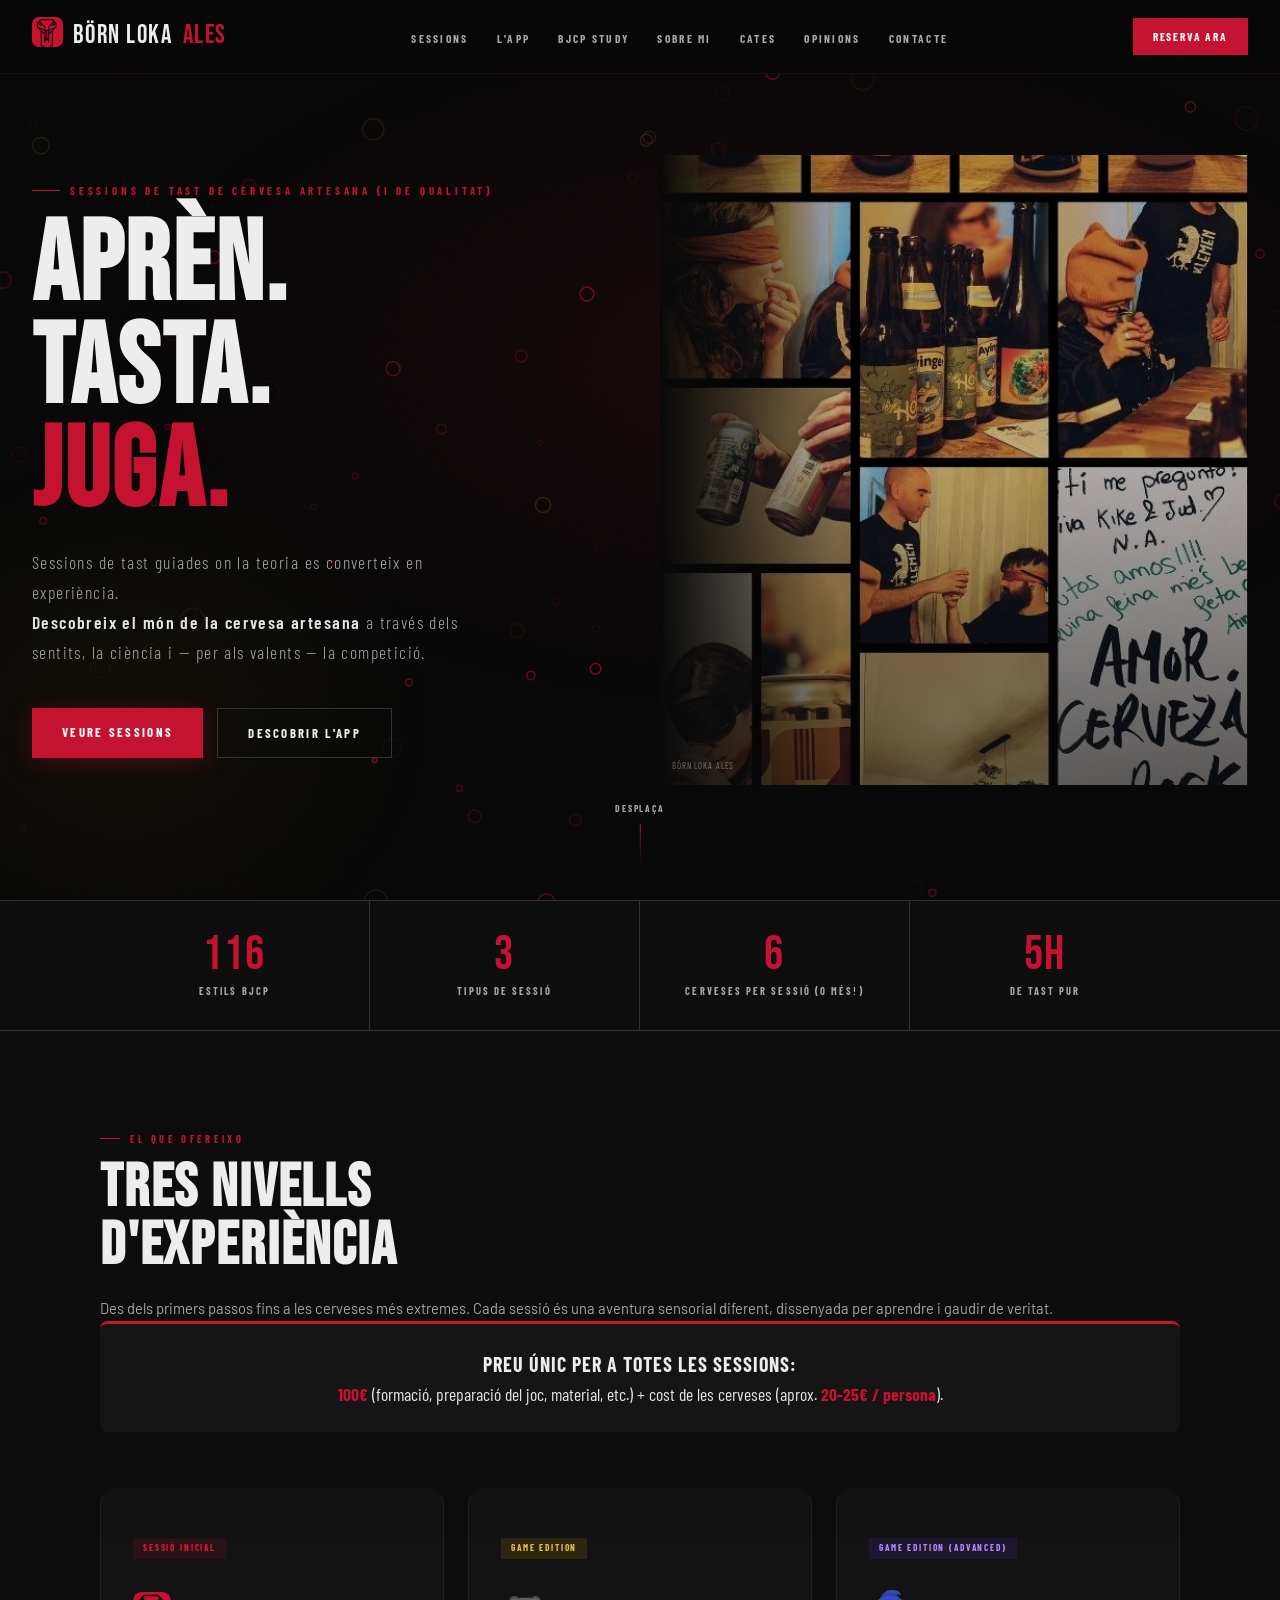
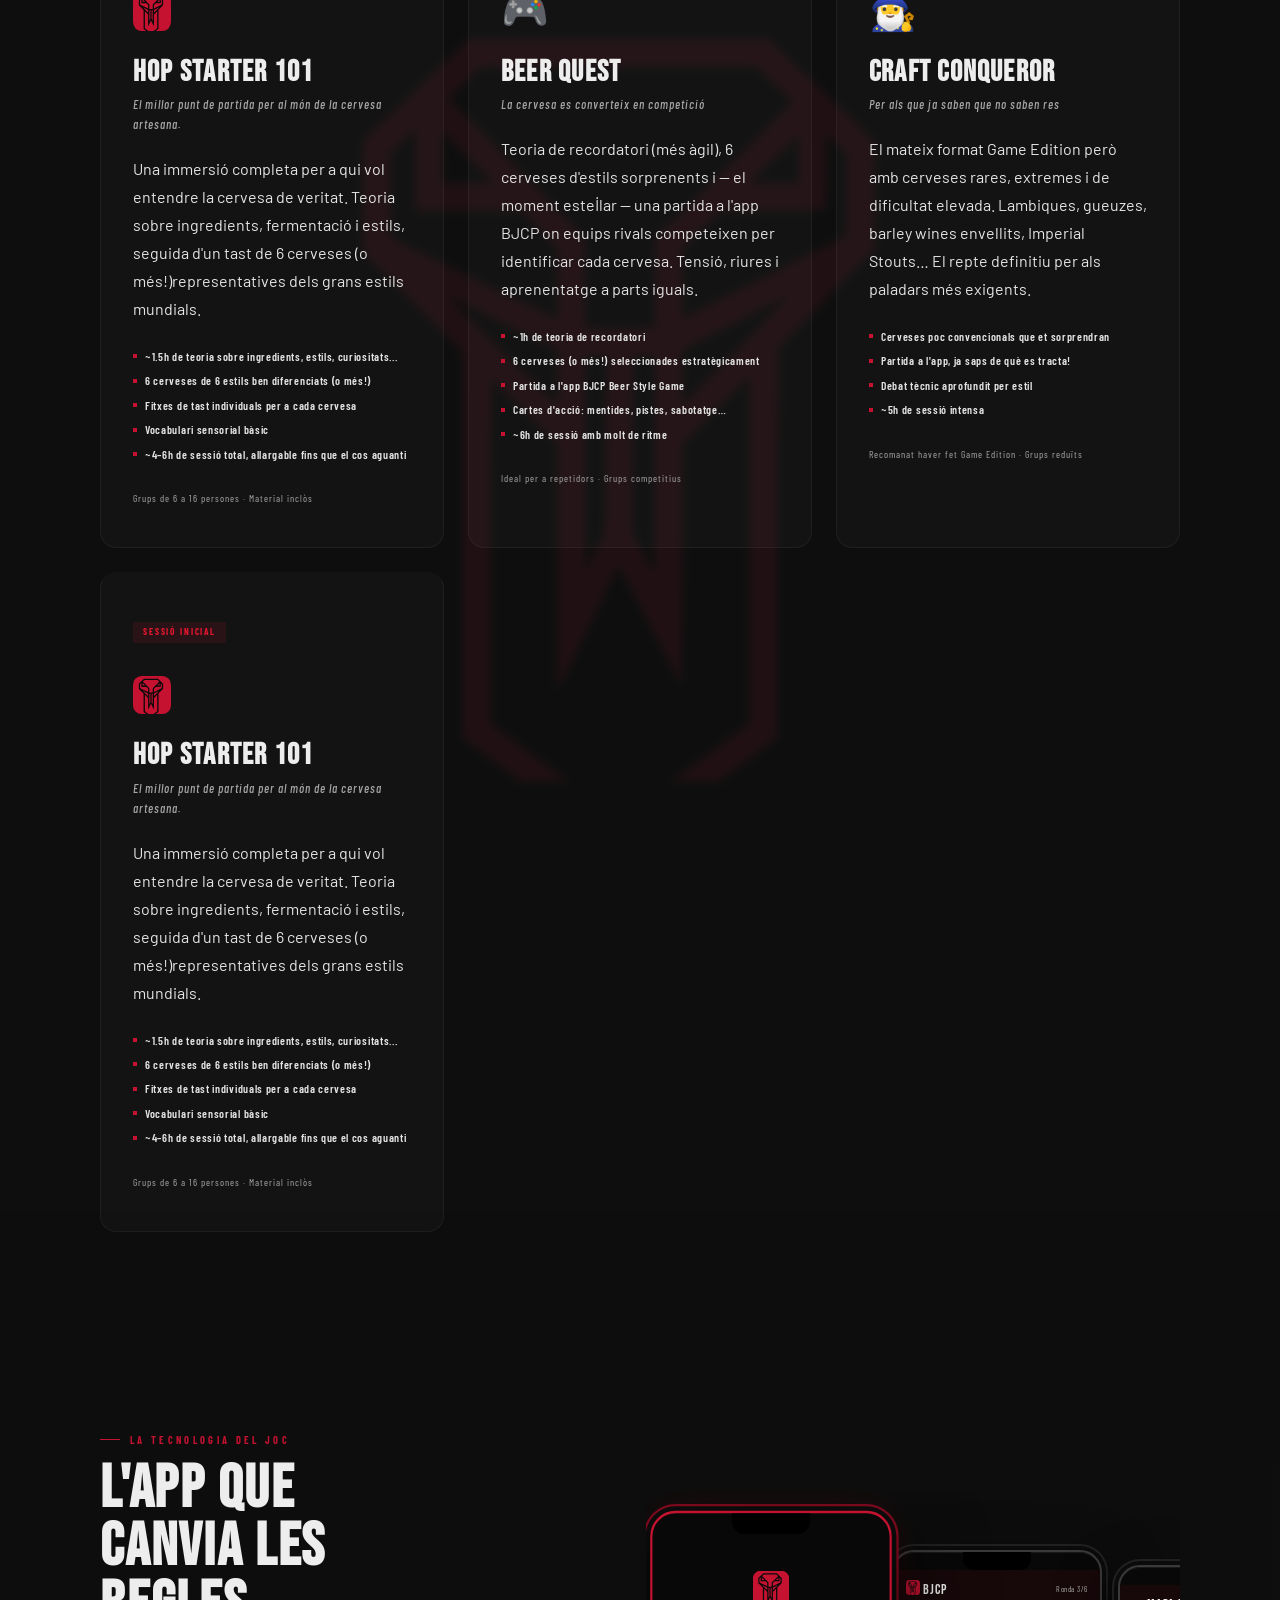
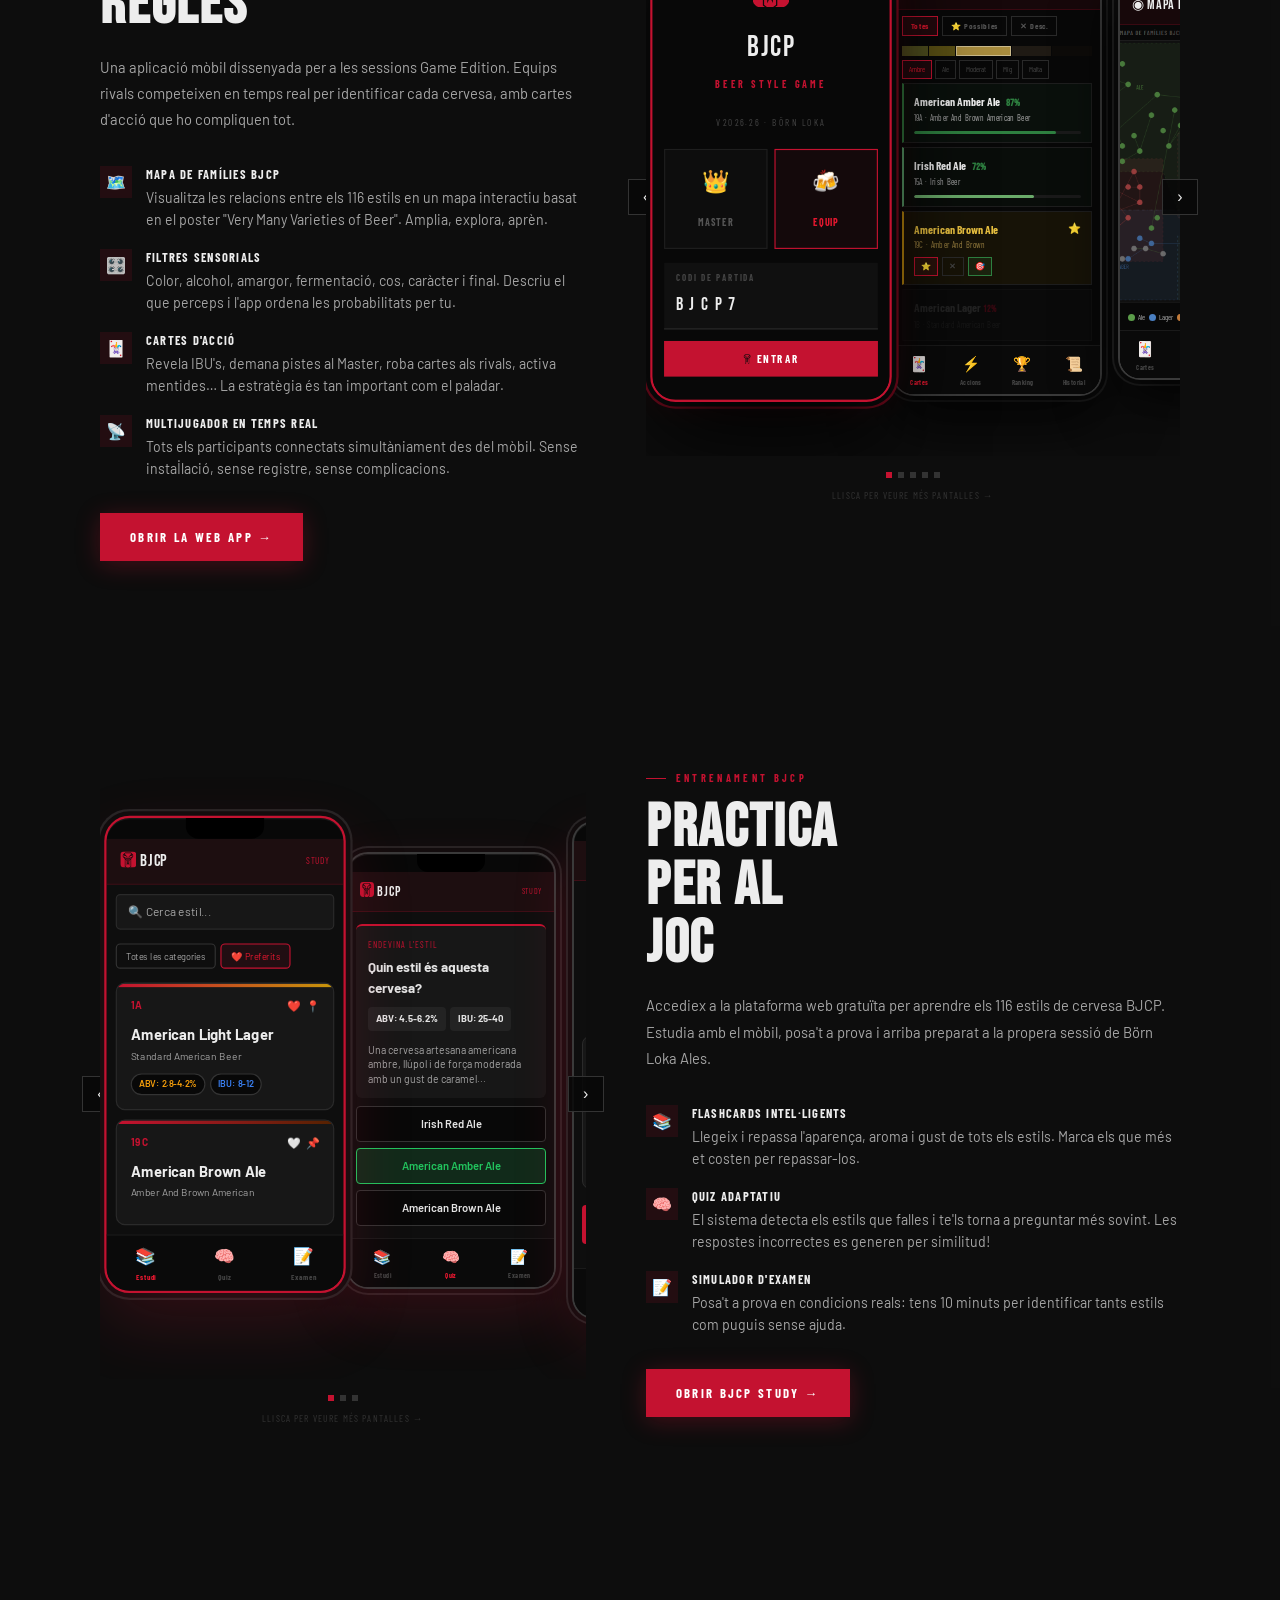
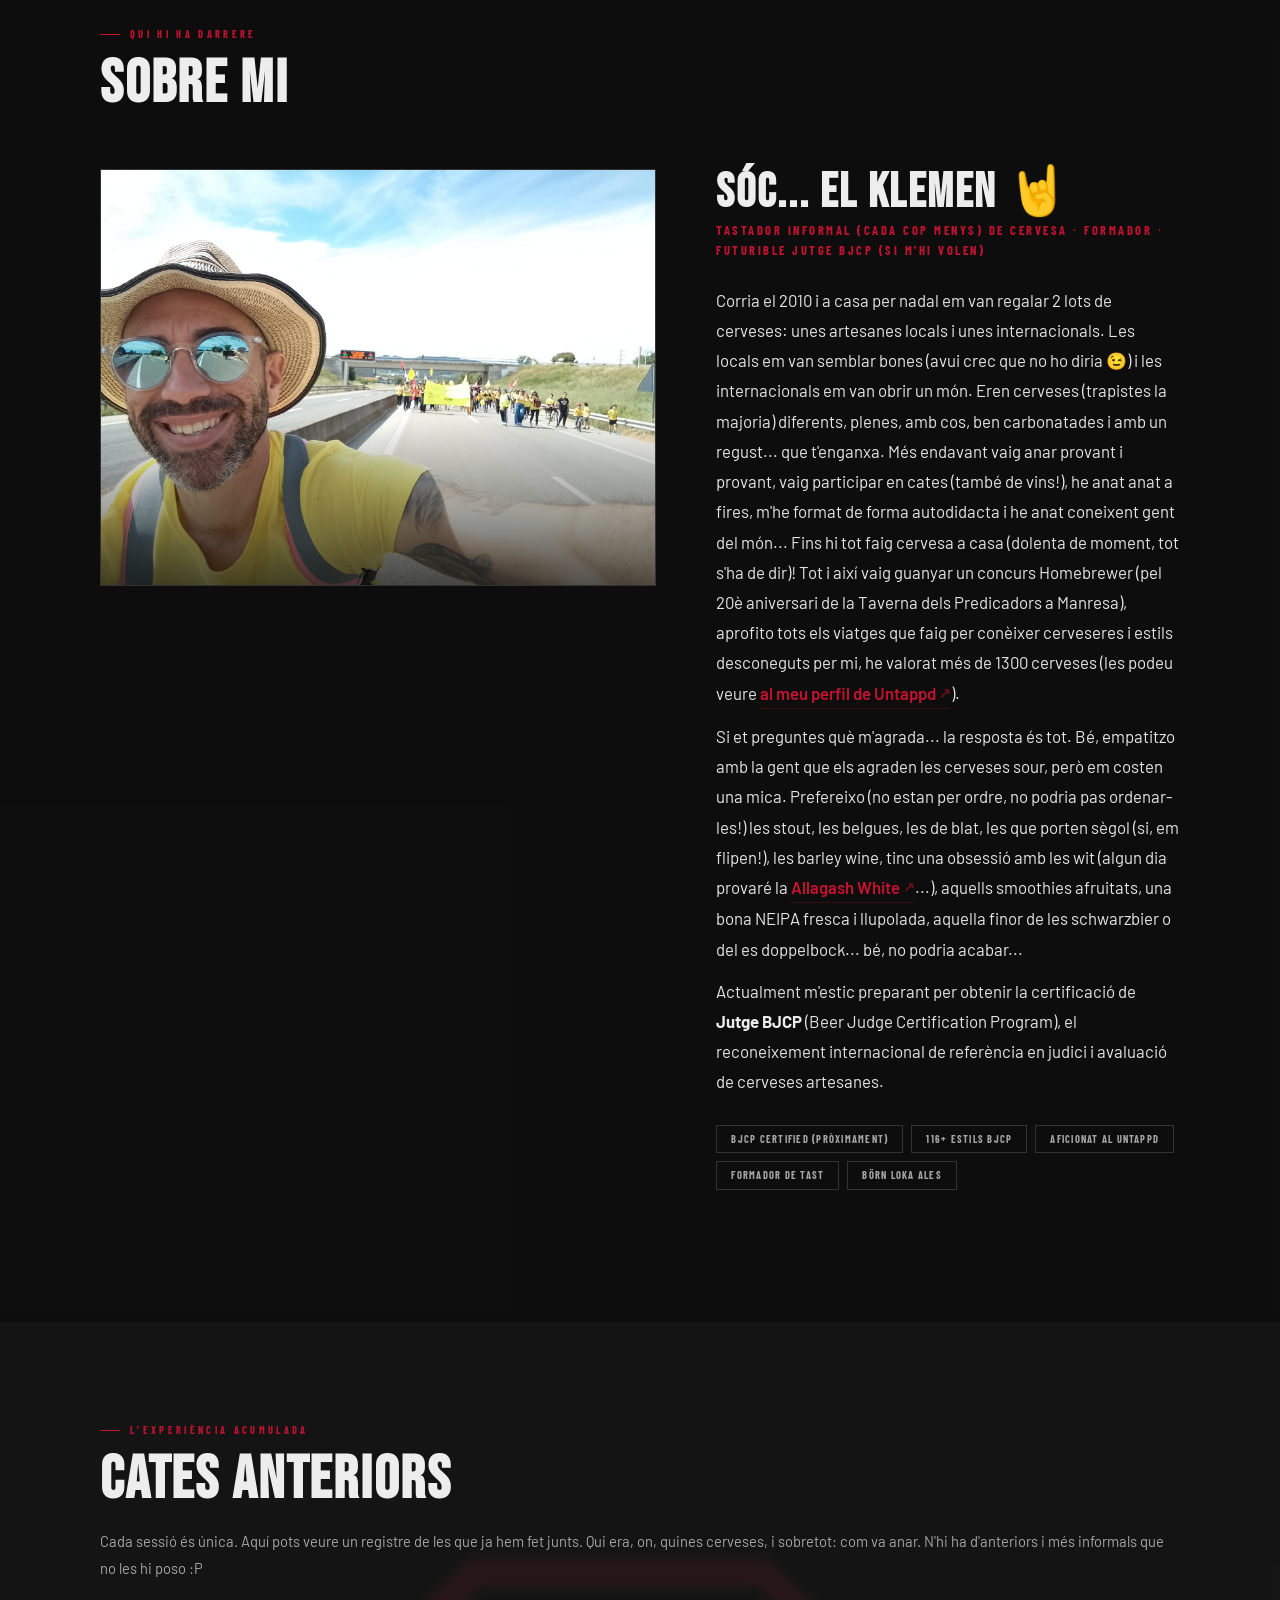
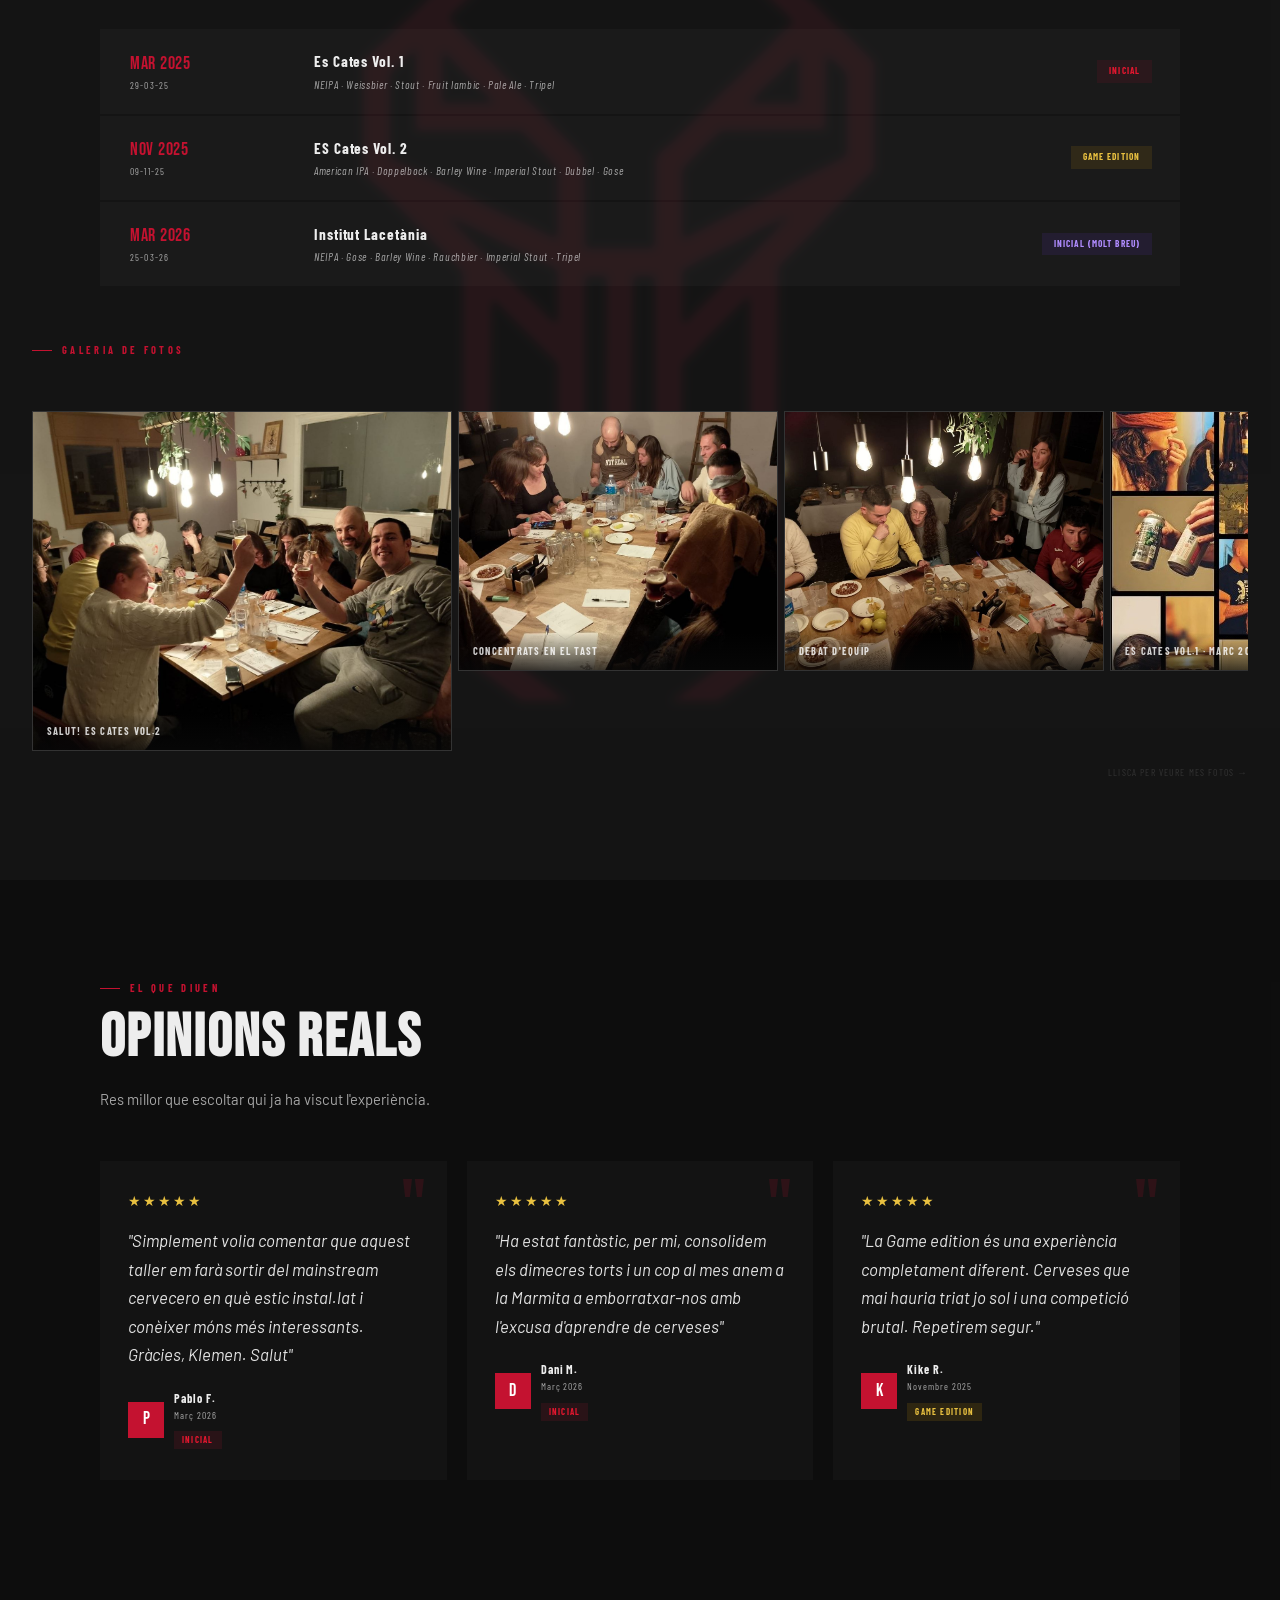
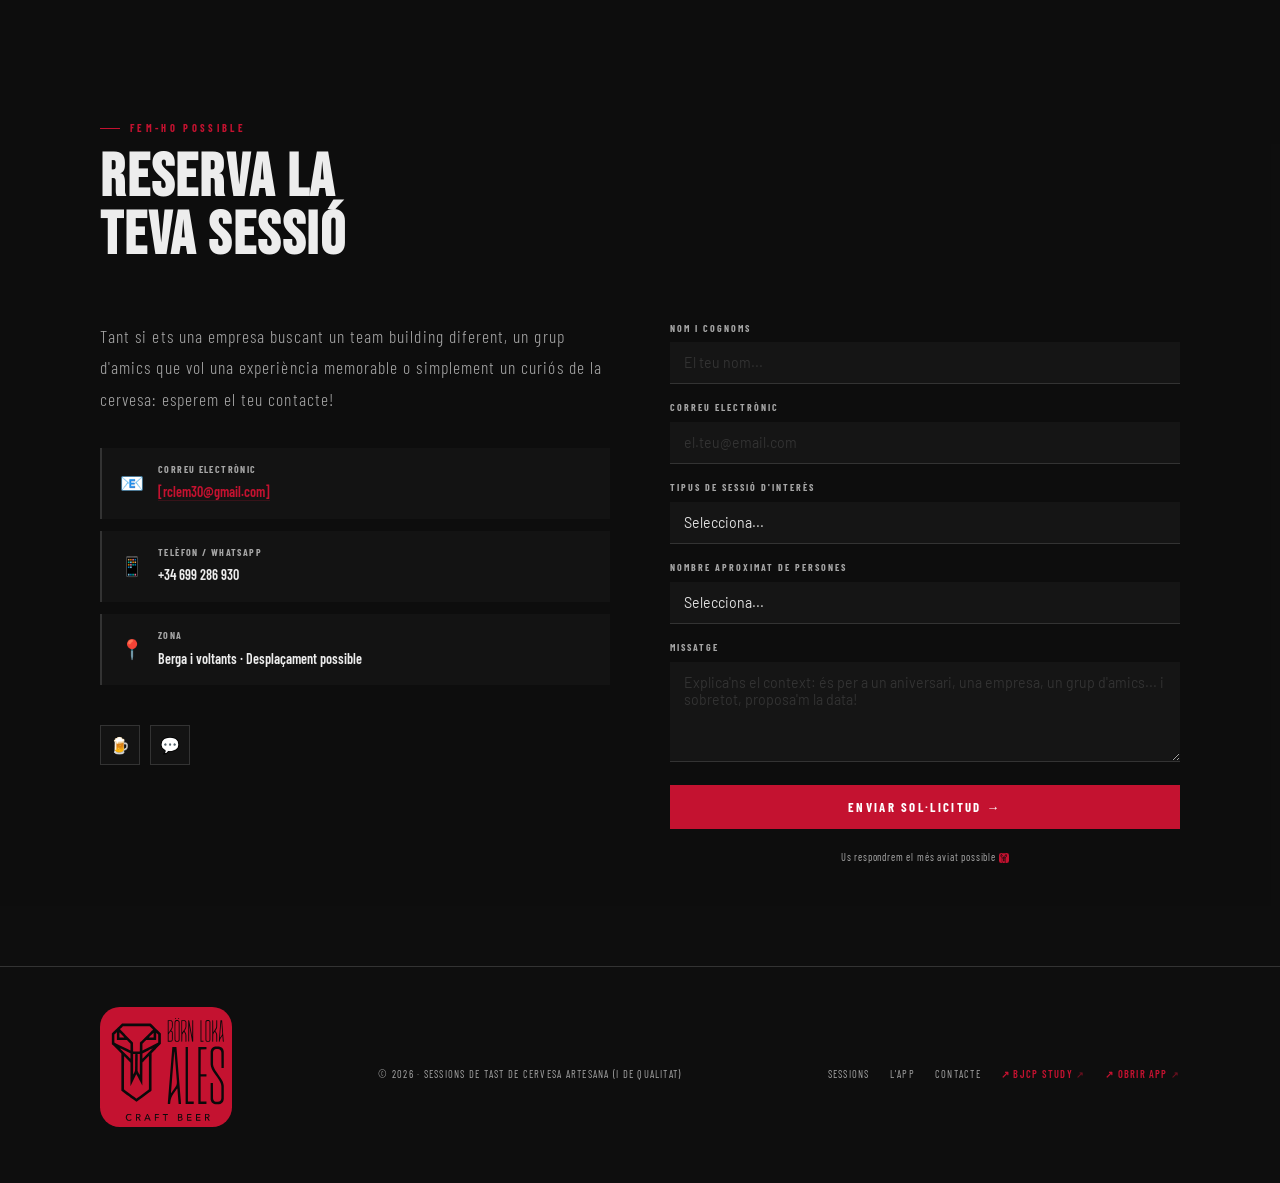
==== commit f2c239ec: "Update index.html" ====
--- a/index.html
+++ b/index.html
@@ -2356,6 +2356,26 @@
           </ul>
           <div class="session-price-note" style="margin-top: auto;">Recomanat haver fet Game Edition · Grups reduïts
           </div>
+        </div>
+
+                <!-- INICIAL -->
+        <div class="session-card">
+          <span class="session-tag tag-base">Sessió Inicial</span>
+          <span class="session-icon"><img src="logo-icon.svg" alt="Börn Loka" class="vector-logo"
+              style="height: 1em;"></span>
+          <h3 class="session-name">Hop Starter 101</h3>
+          <p class="session-tagline">El millor punt de partida per al món de la cervesa artesana.</p>
+          <p class="session-desc">Una immersió completa per a qui vol entendre la cervesa de veritat. Teoria sobre
+            ingredients, fermentació i estils, seguida d'un tast de 6 cerveses (o més!)representatives dels grans estils
+            mundials.</p>
+          <ul class="session-details">
+            <li>~1.5h de teoria sobre ingredients, estils, curiositats...</li>
+            <li>6 cerveses de 6 estils ben diferenciats (o més!)</li>
+            <li>Fitxes de tast individuals per a cada cervesa</li>
+            <li>Vocabulari sensorial bàsic</li>
+            <li>~4–6h de sessió total, allargable fins que el cos aguanti</li>
+          </ul>
+          <div class="session-price-note" style="margin-top: auto;">Grups de 6 a 16 persones · Material inclòs</div>
         </div>
 
       </div>
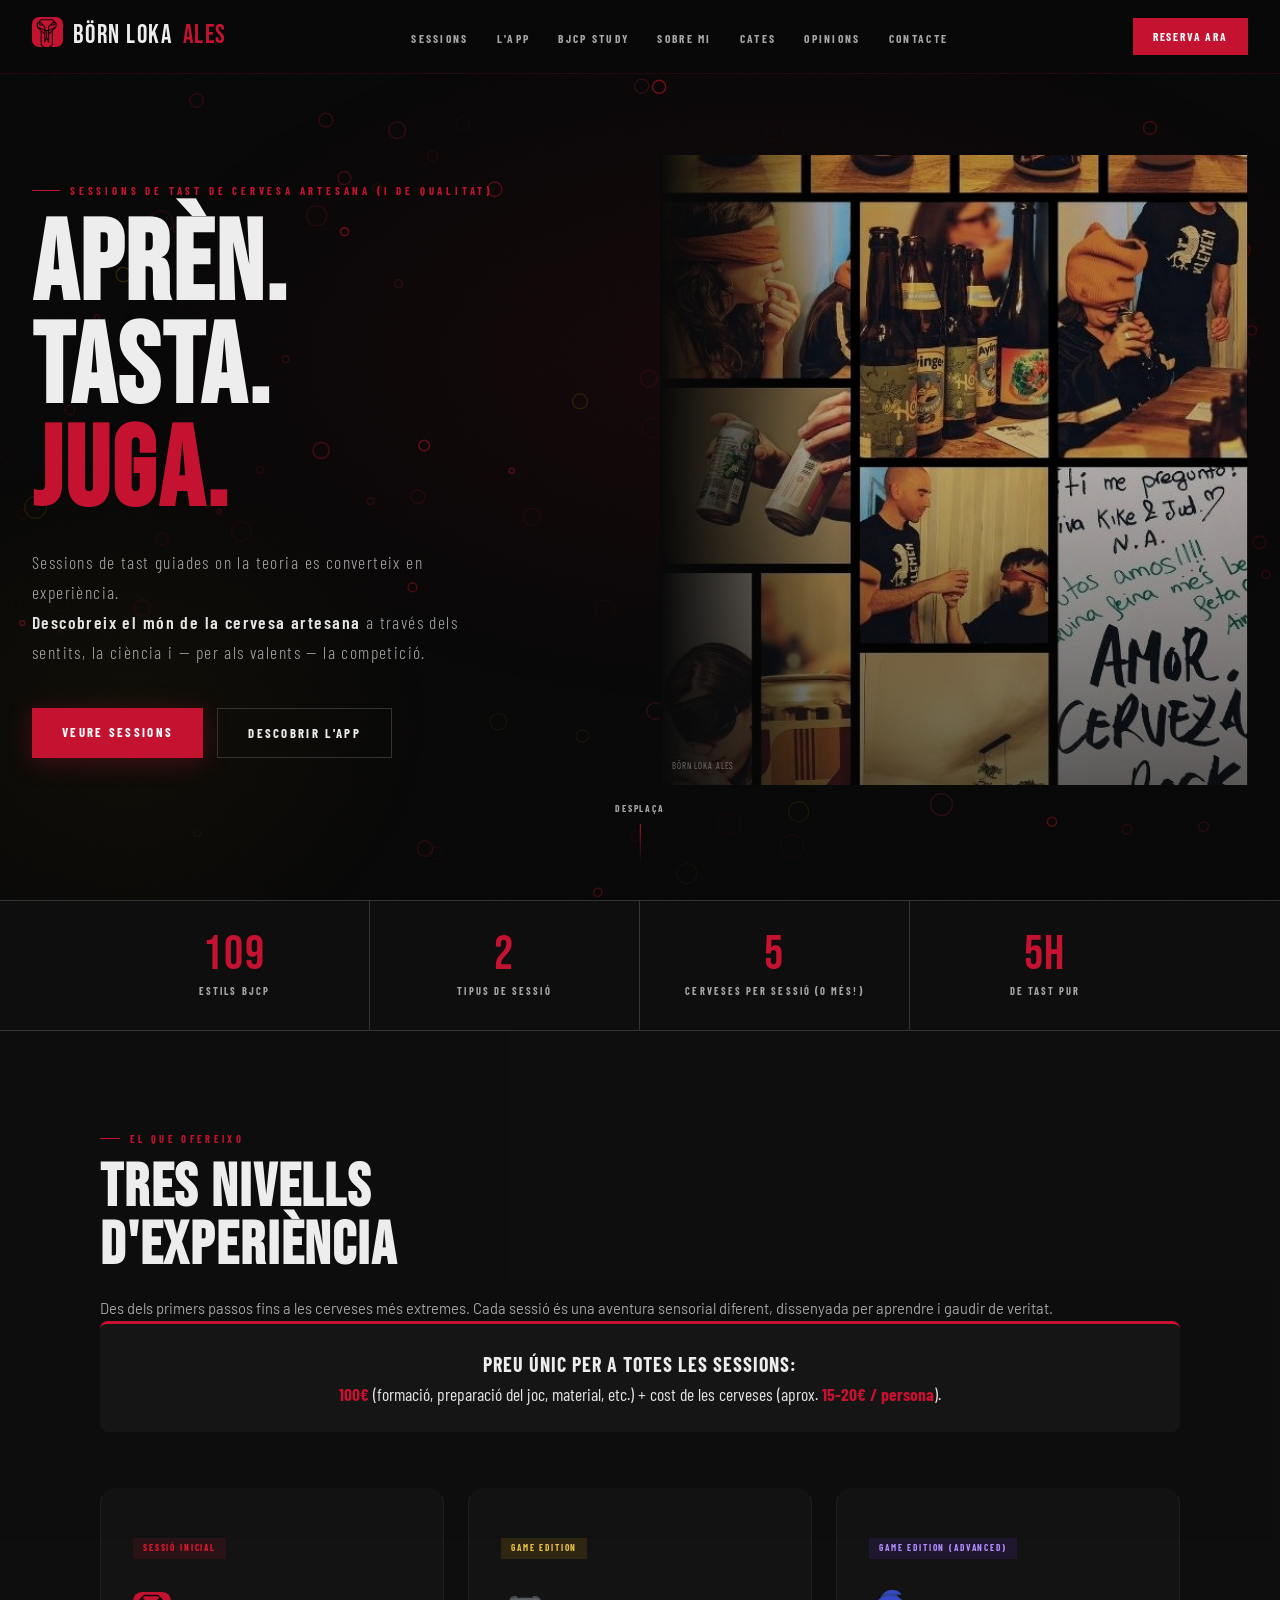
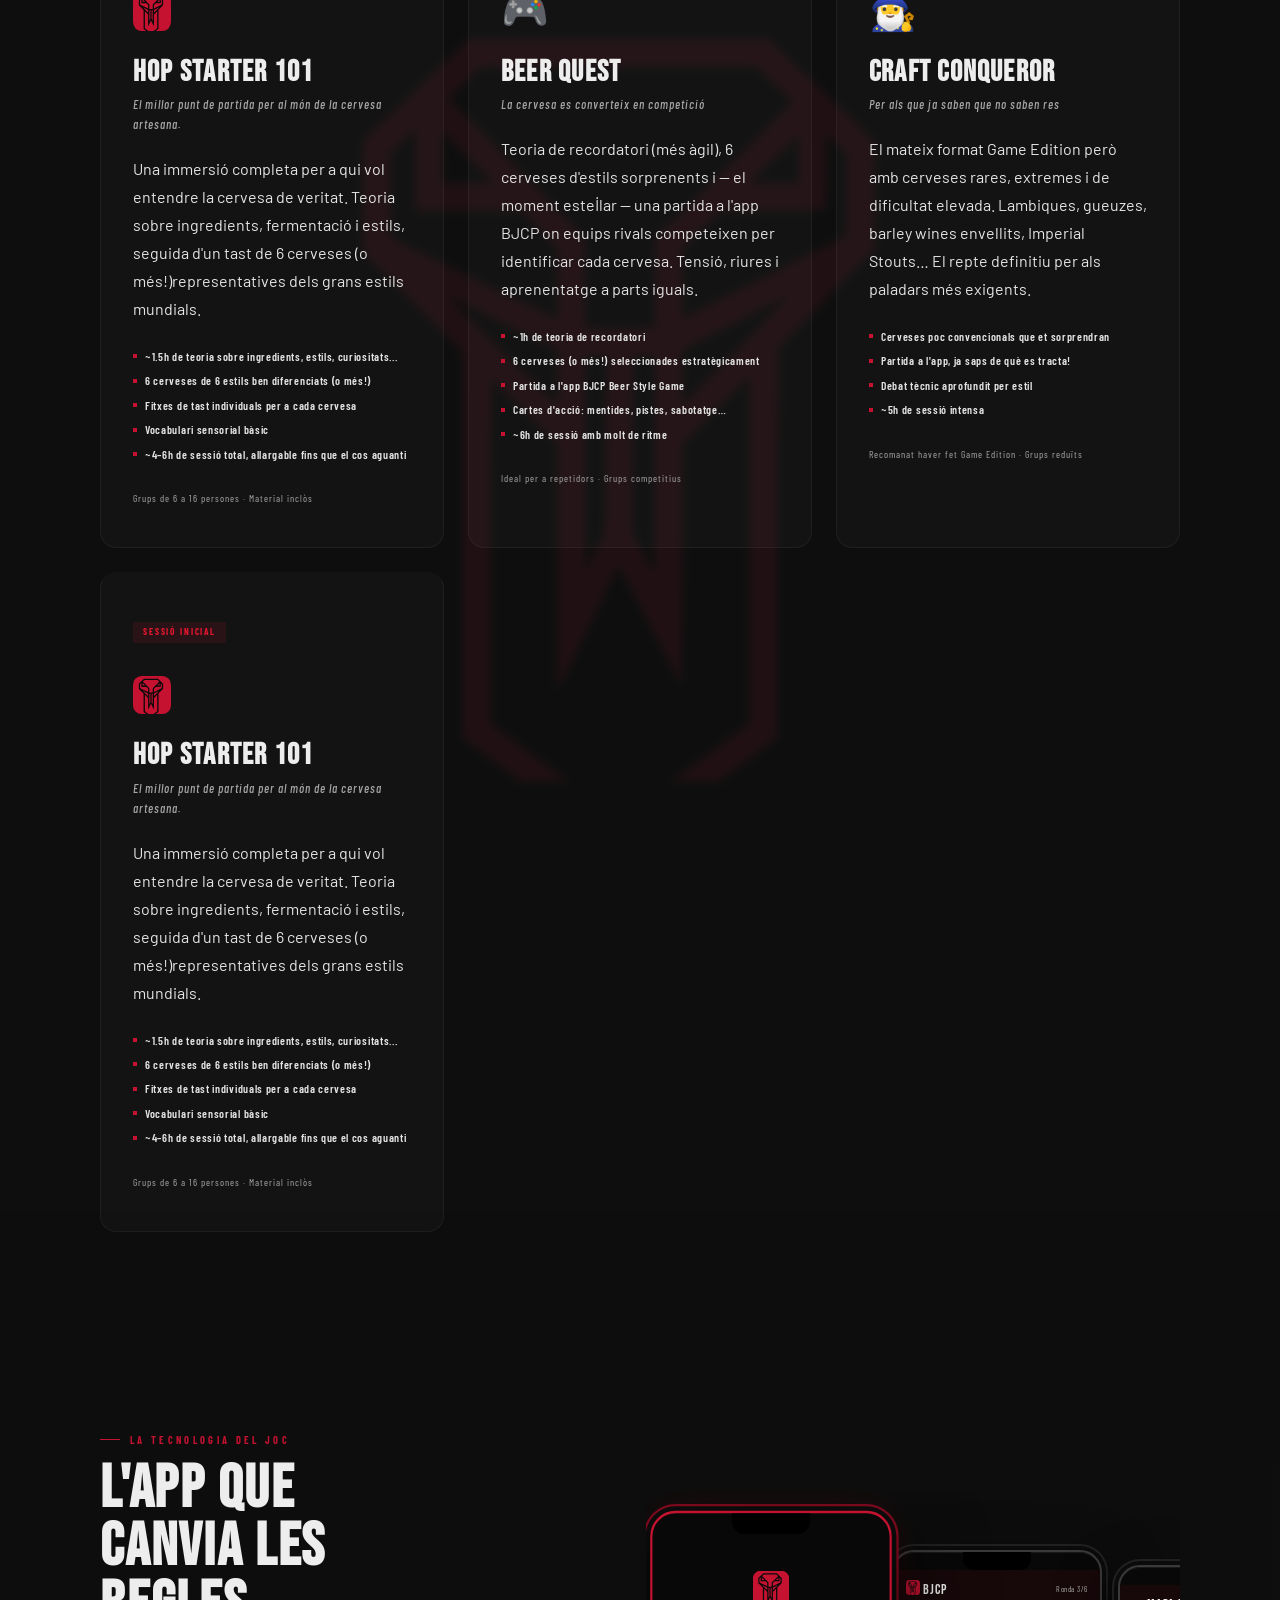
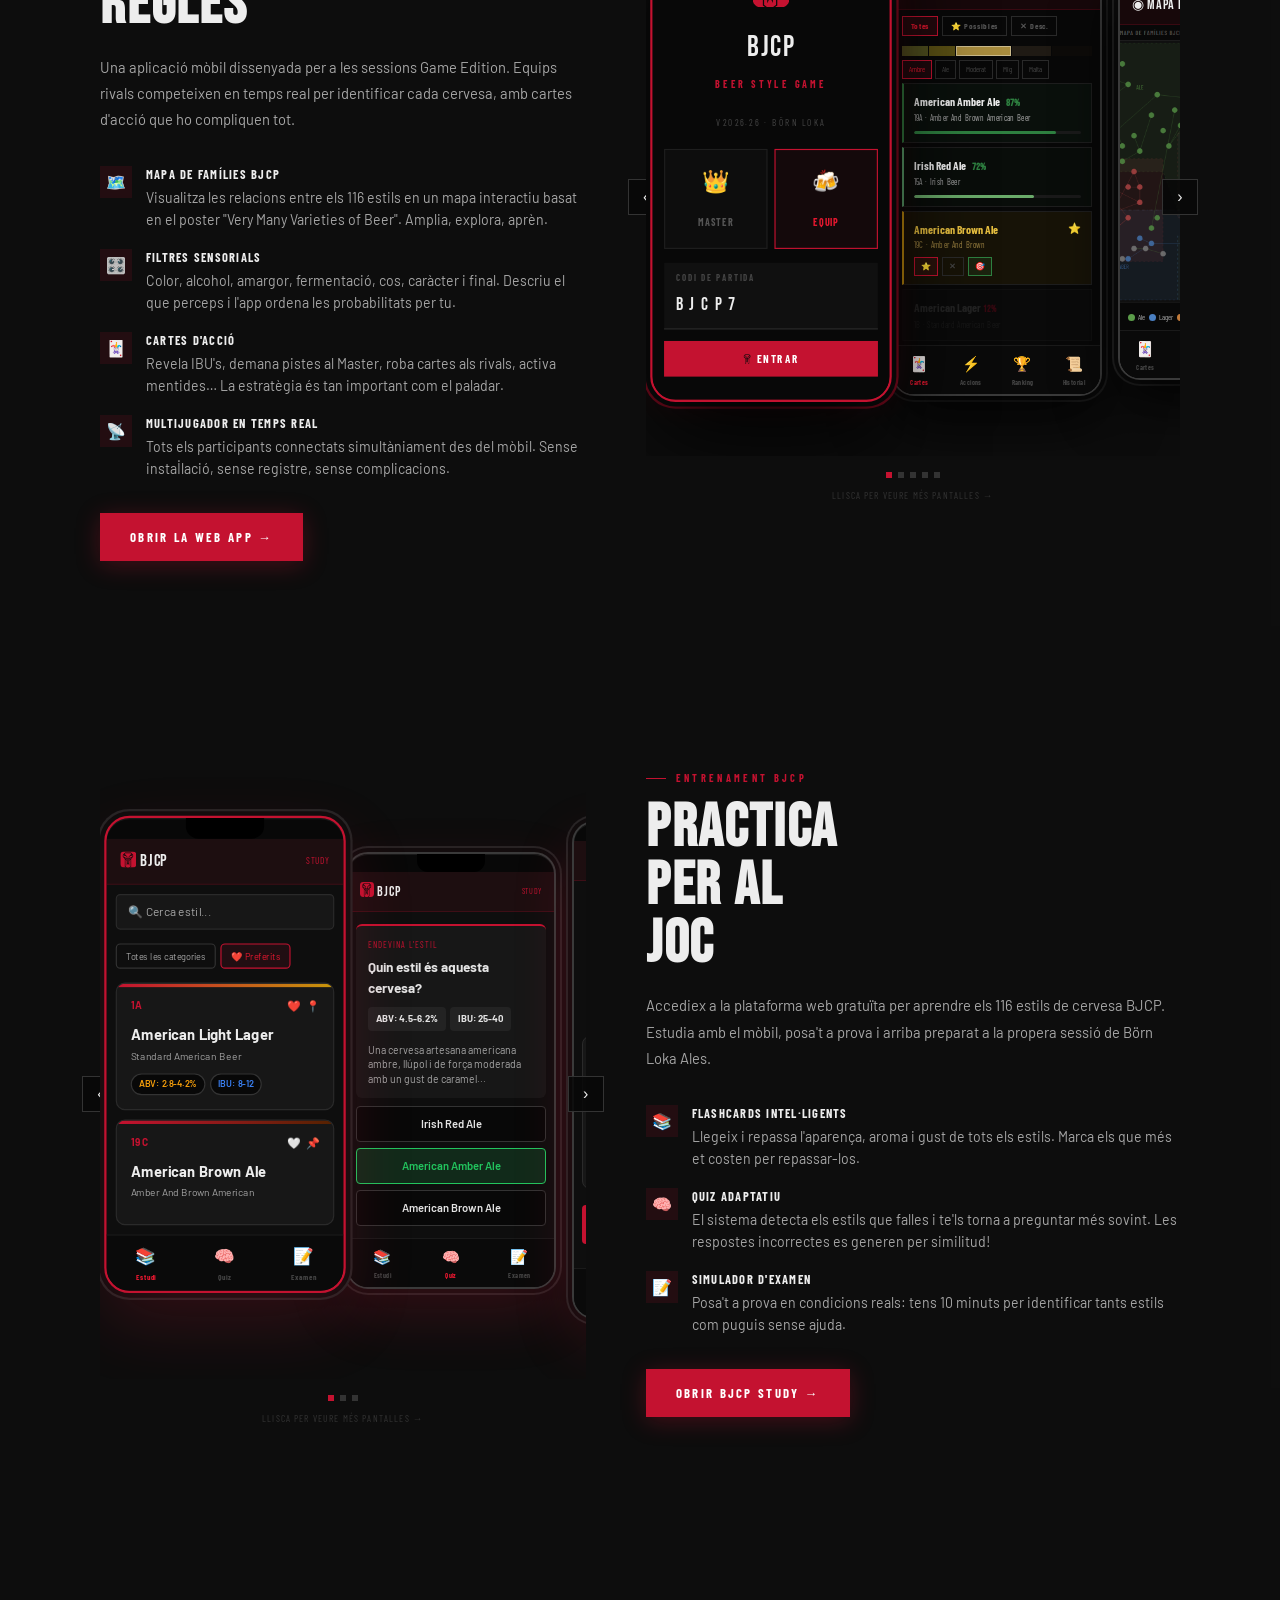
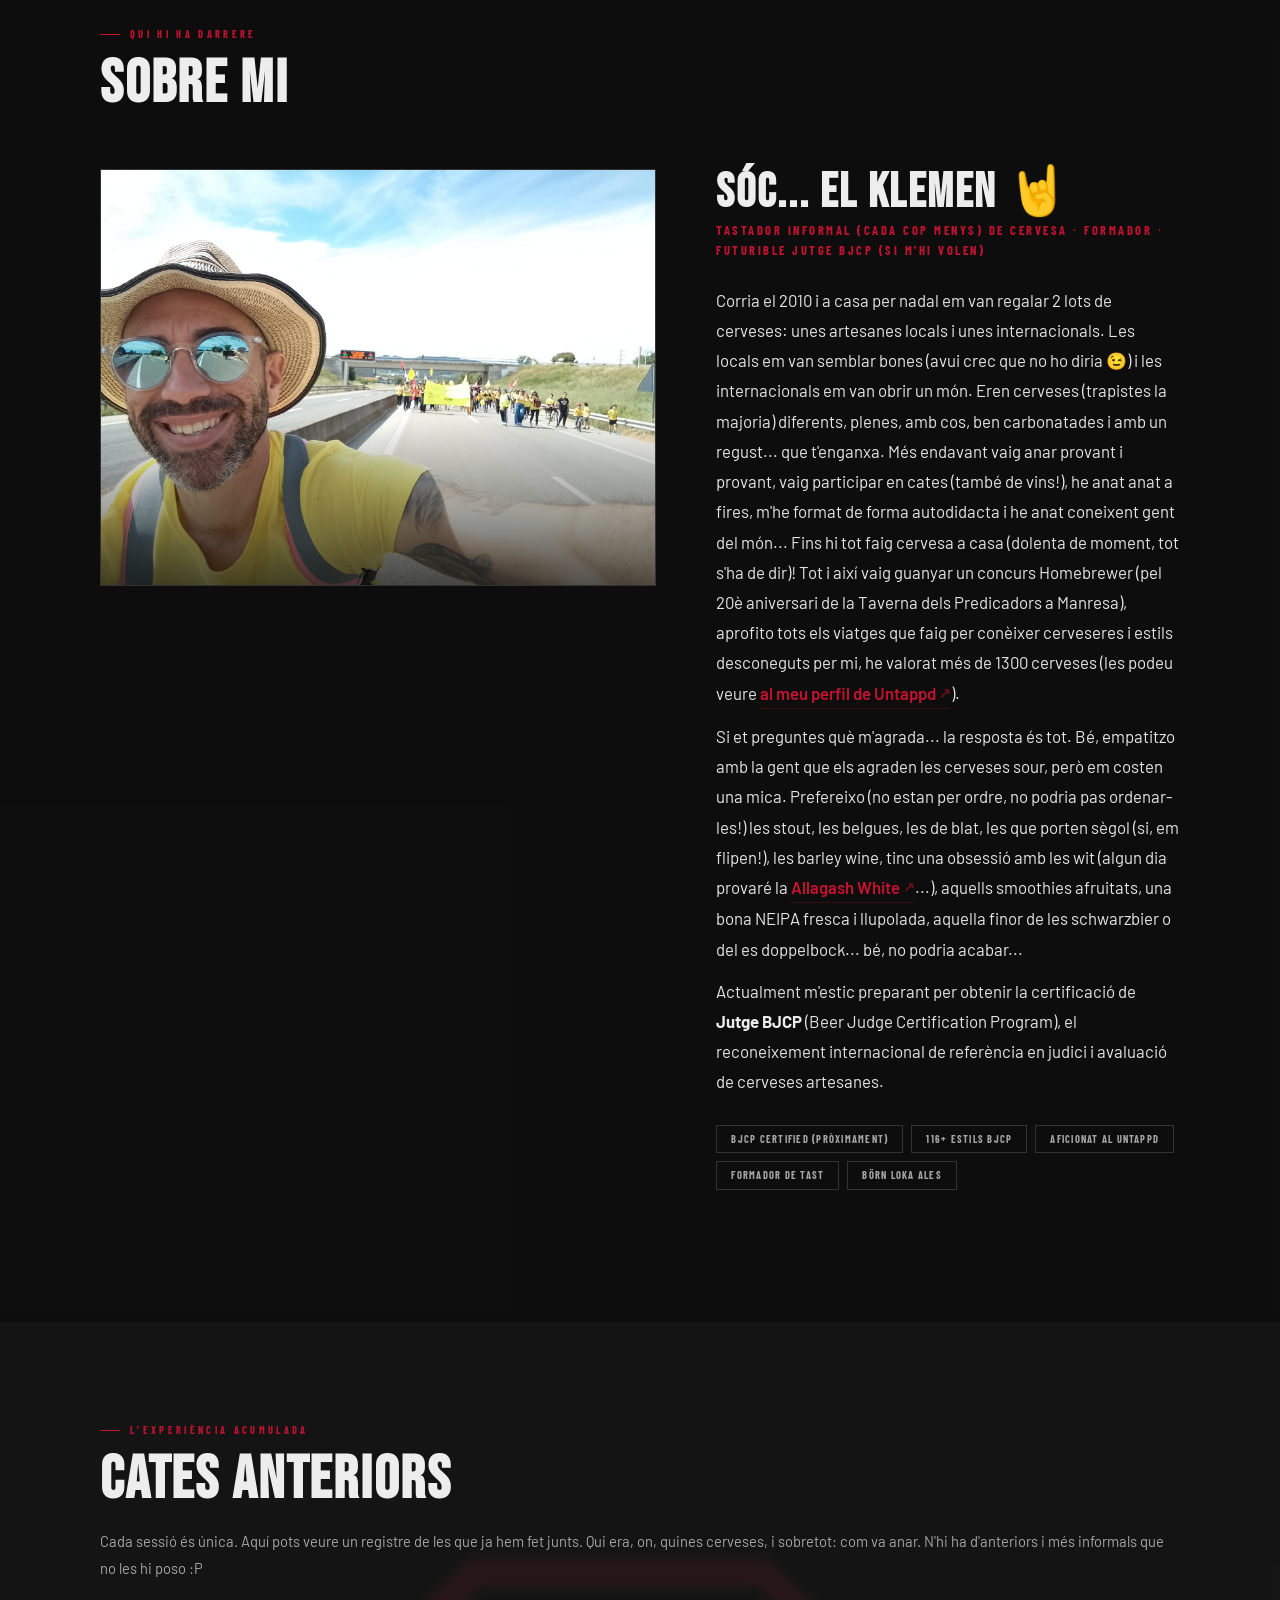
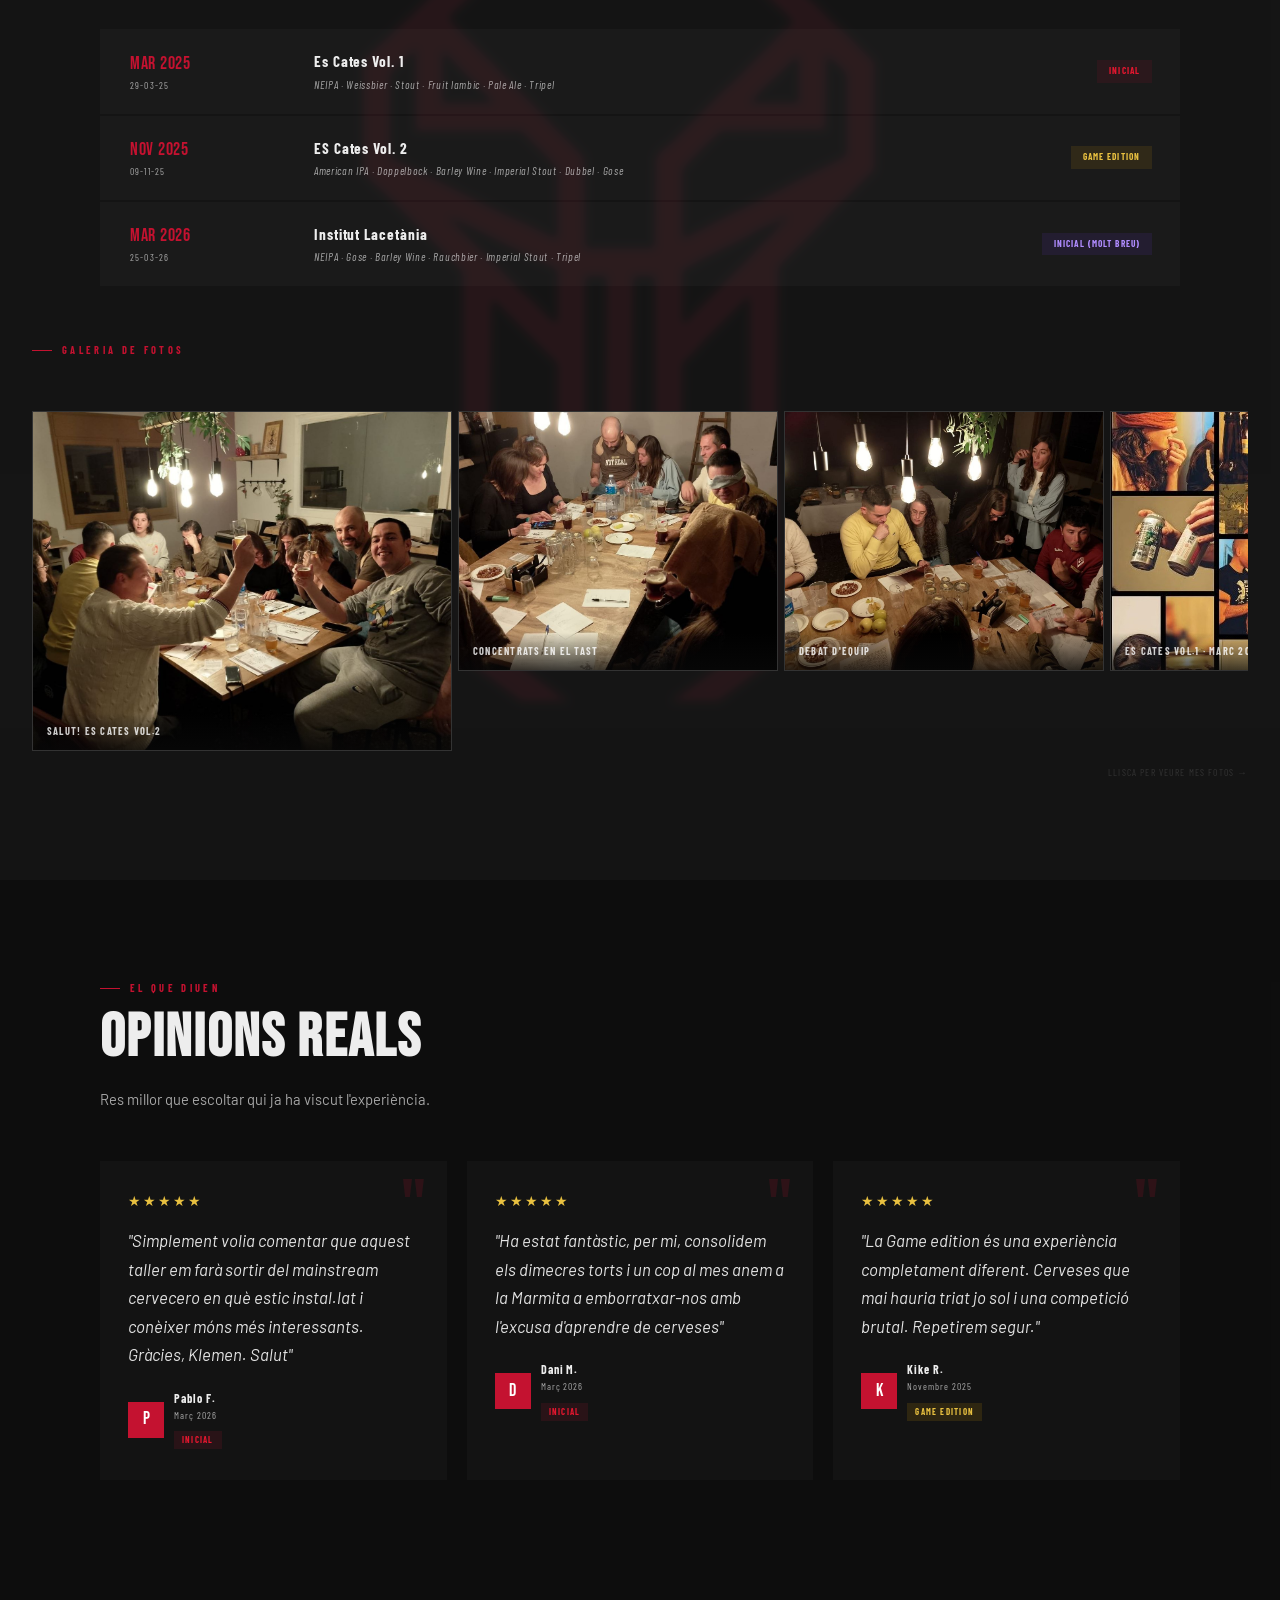
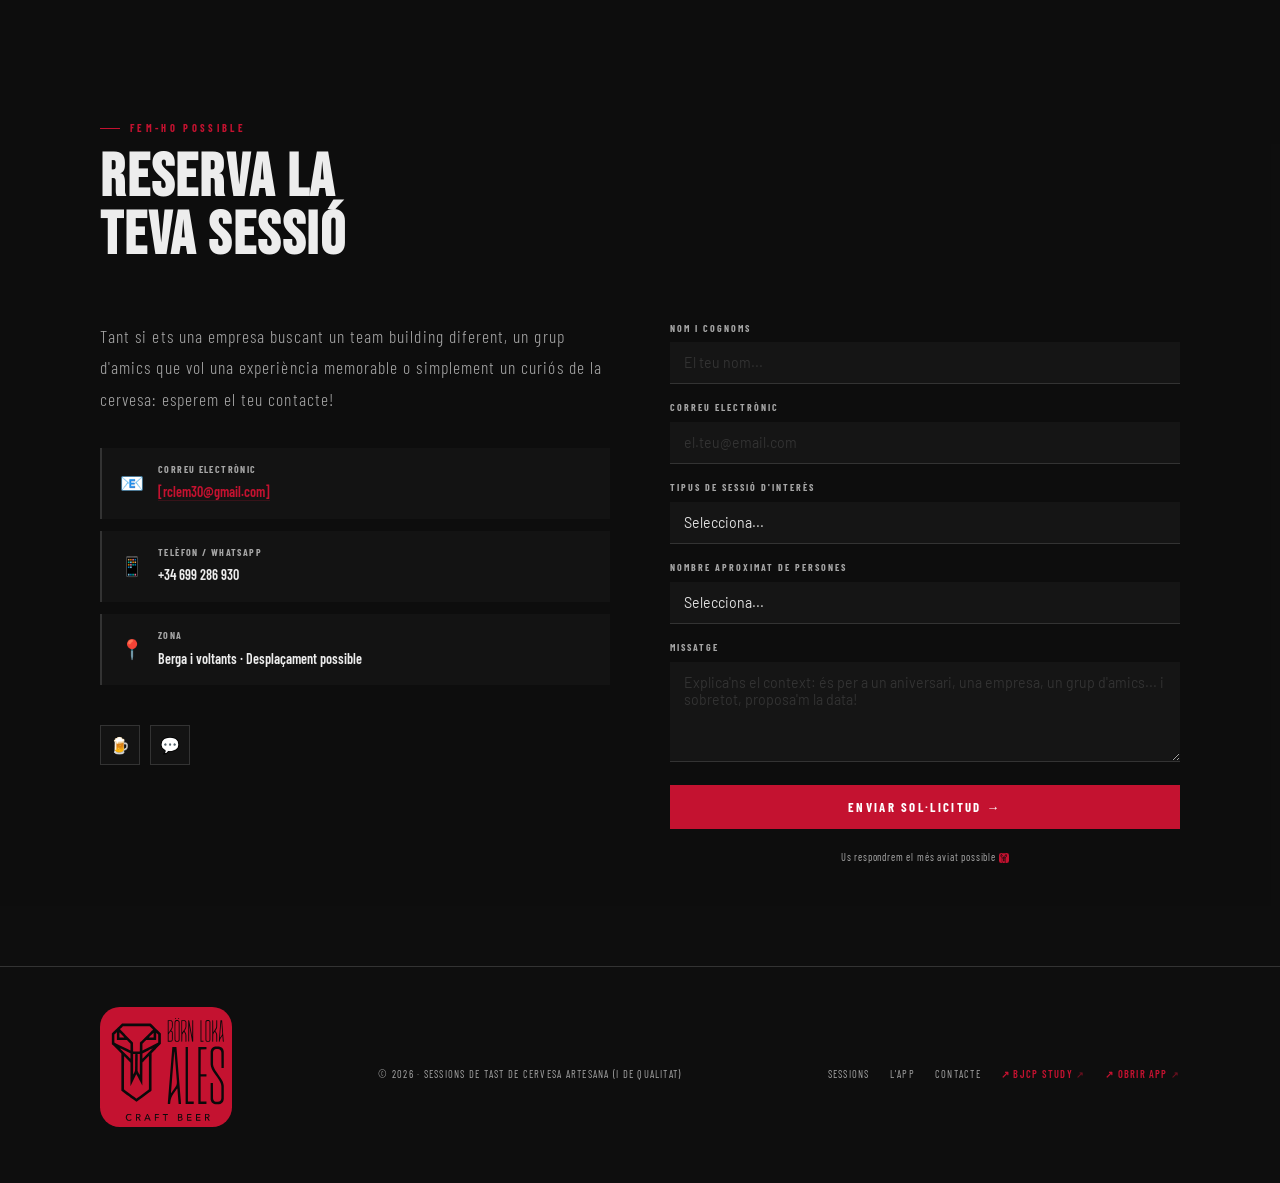
==== commit 093adda7: "Update index.html" ====
--- a/index.html
+++ b/index.html
@@ -2295,7 +2295,7 @@
         <strong style="color: var(--sl); letter-spacing: .05em; font-size: 1.25rem; text-transform: uppercase;">Preu
           únic per a totes les sessions:</strong><br>
         <strong style="color: var(--r);">100€</strong> (formació, preparació del joc, material, etc.) + cost de les
-        cerveses (aprox. <strong style="color: var(--r);">20-25€ / persona</strong>).
+        cerveses (aprox. <strong style="color: var(--r);">15-20€ / persona</strong>).
       </div>
 
       <div class="sessions-grid">
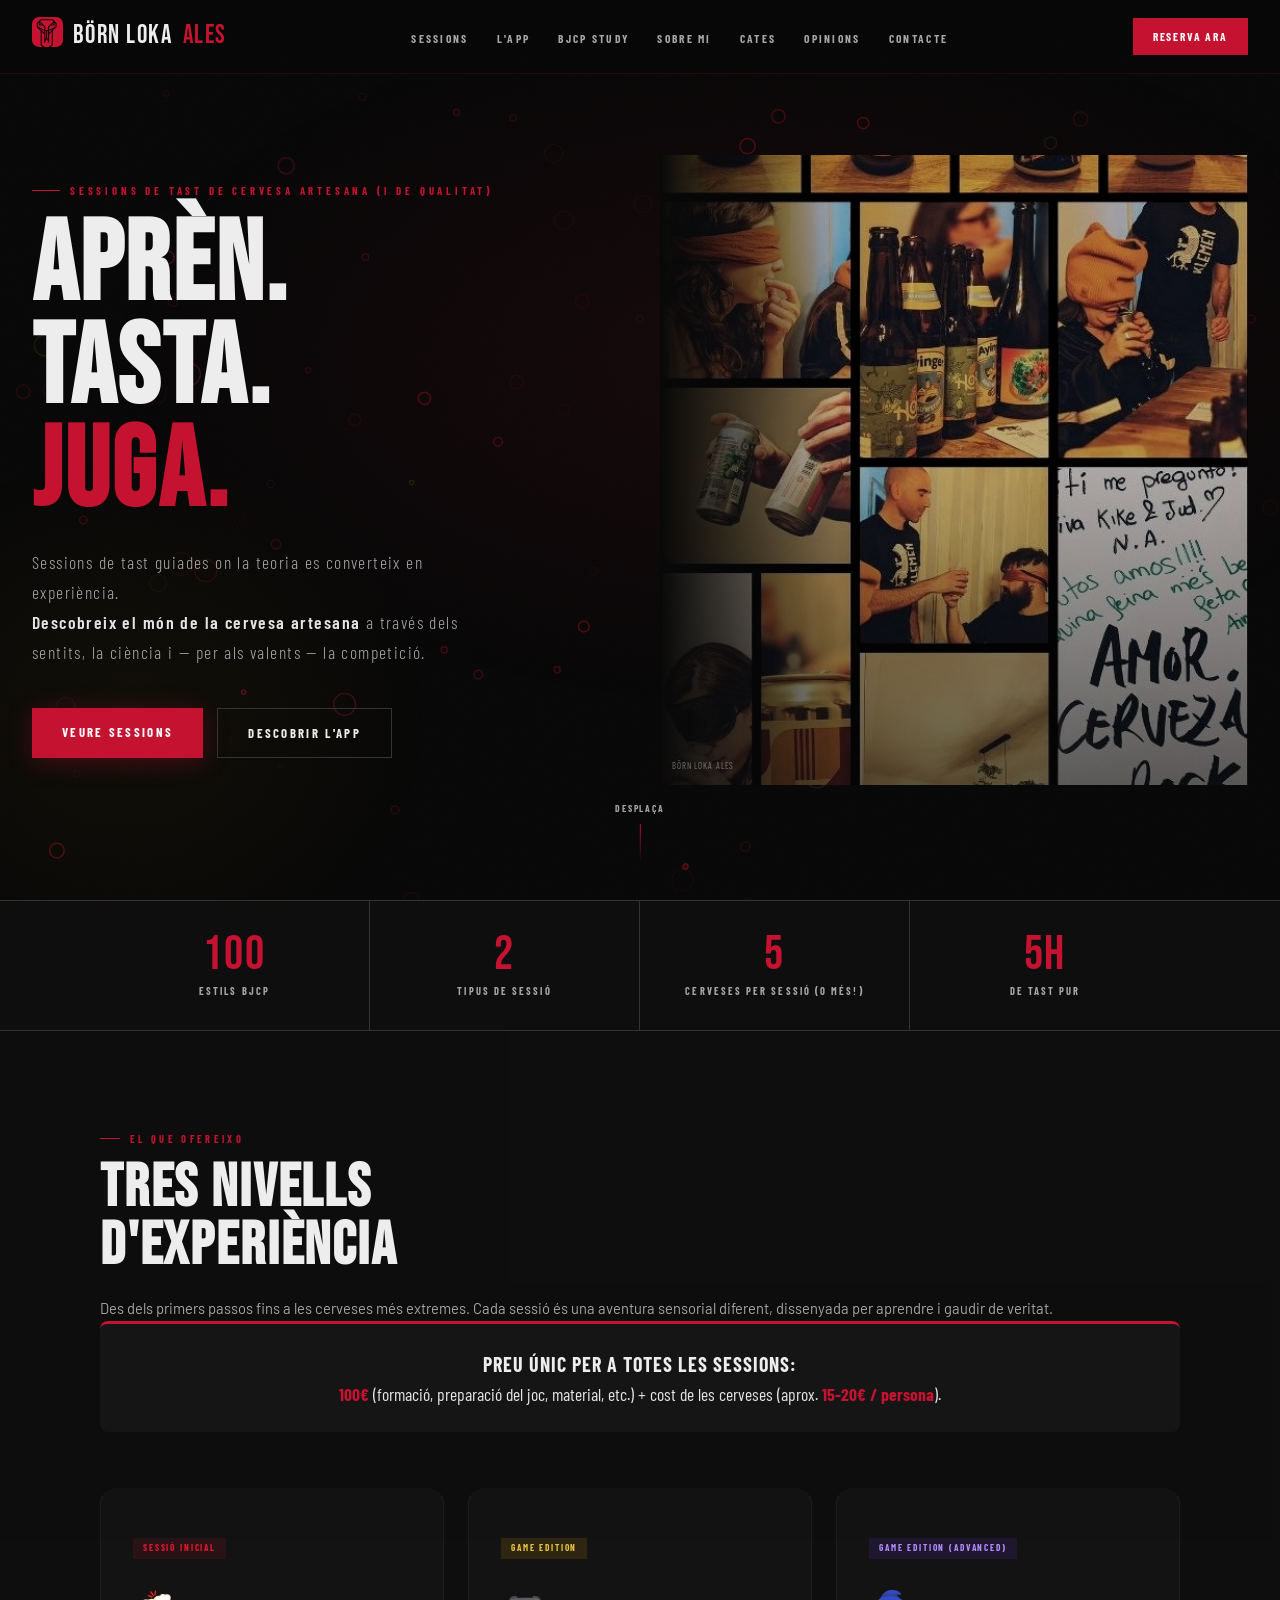
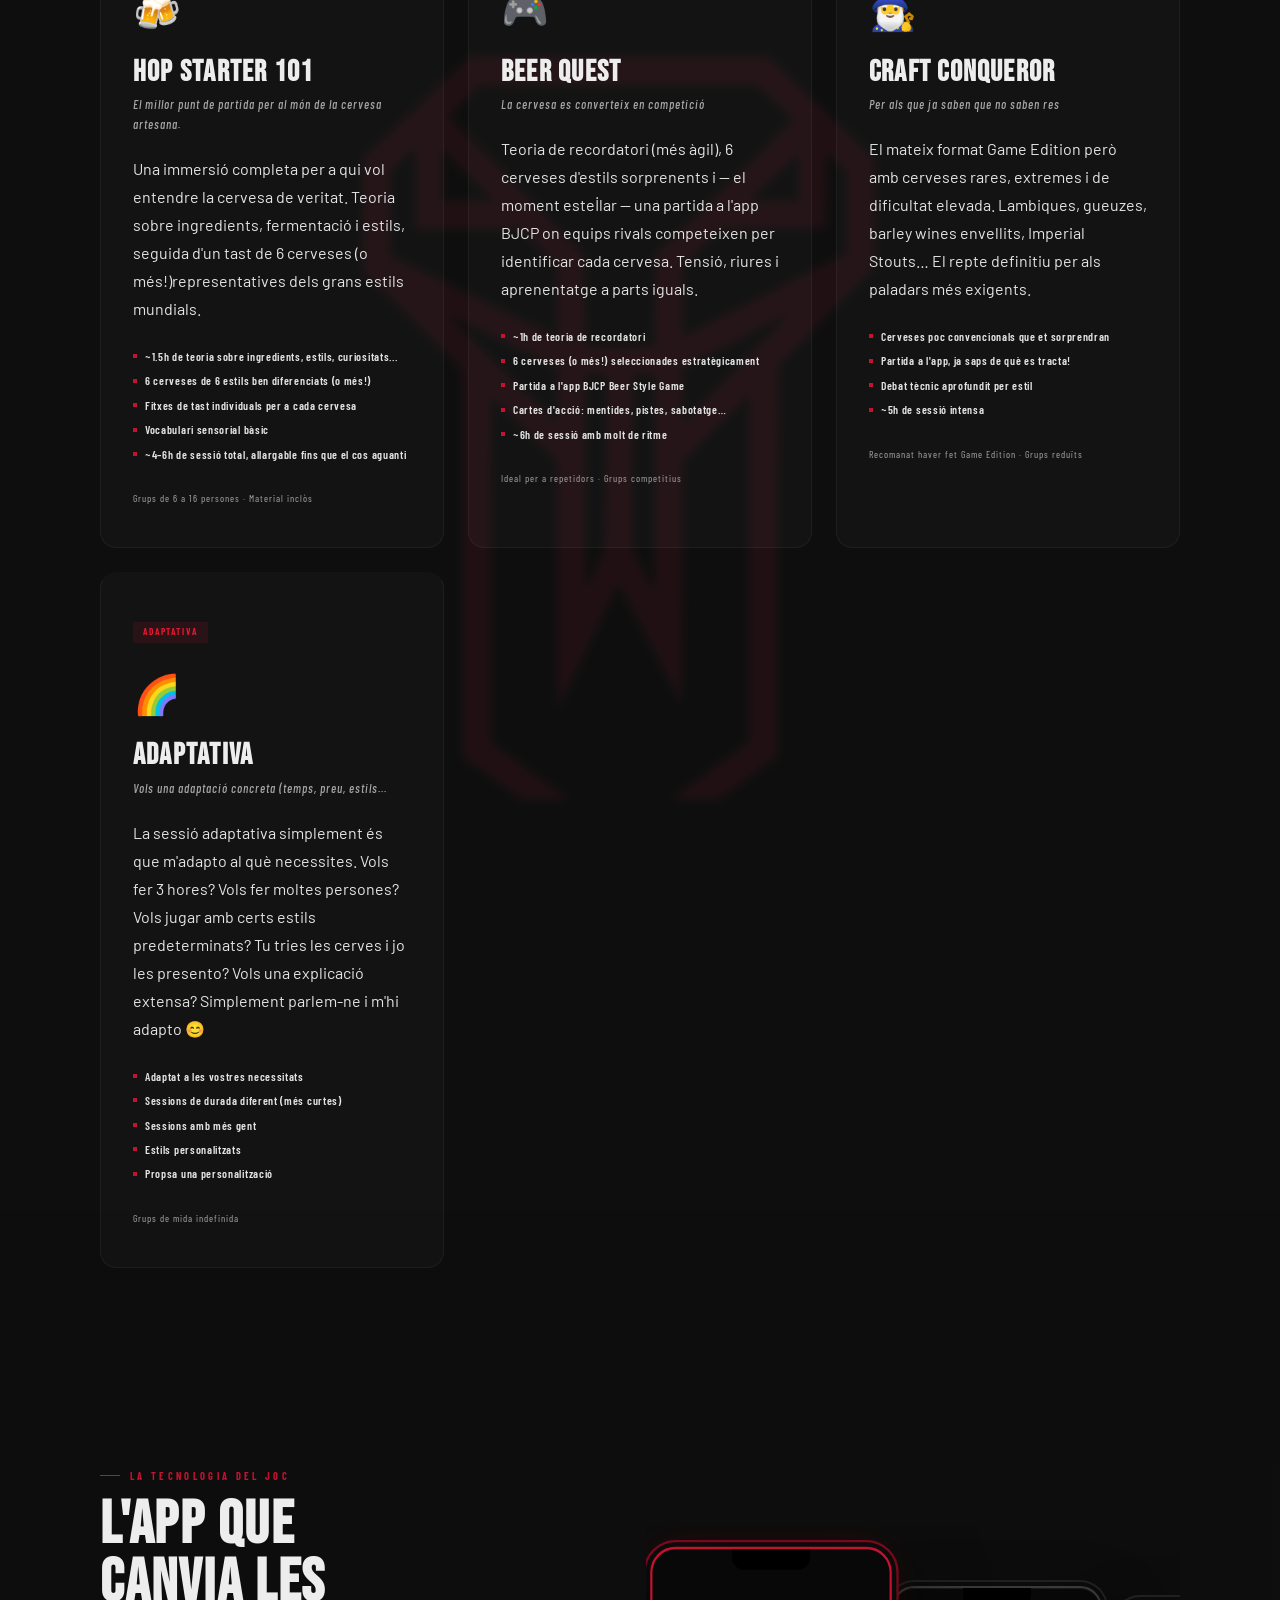
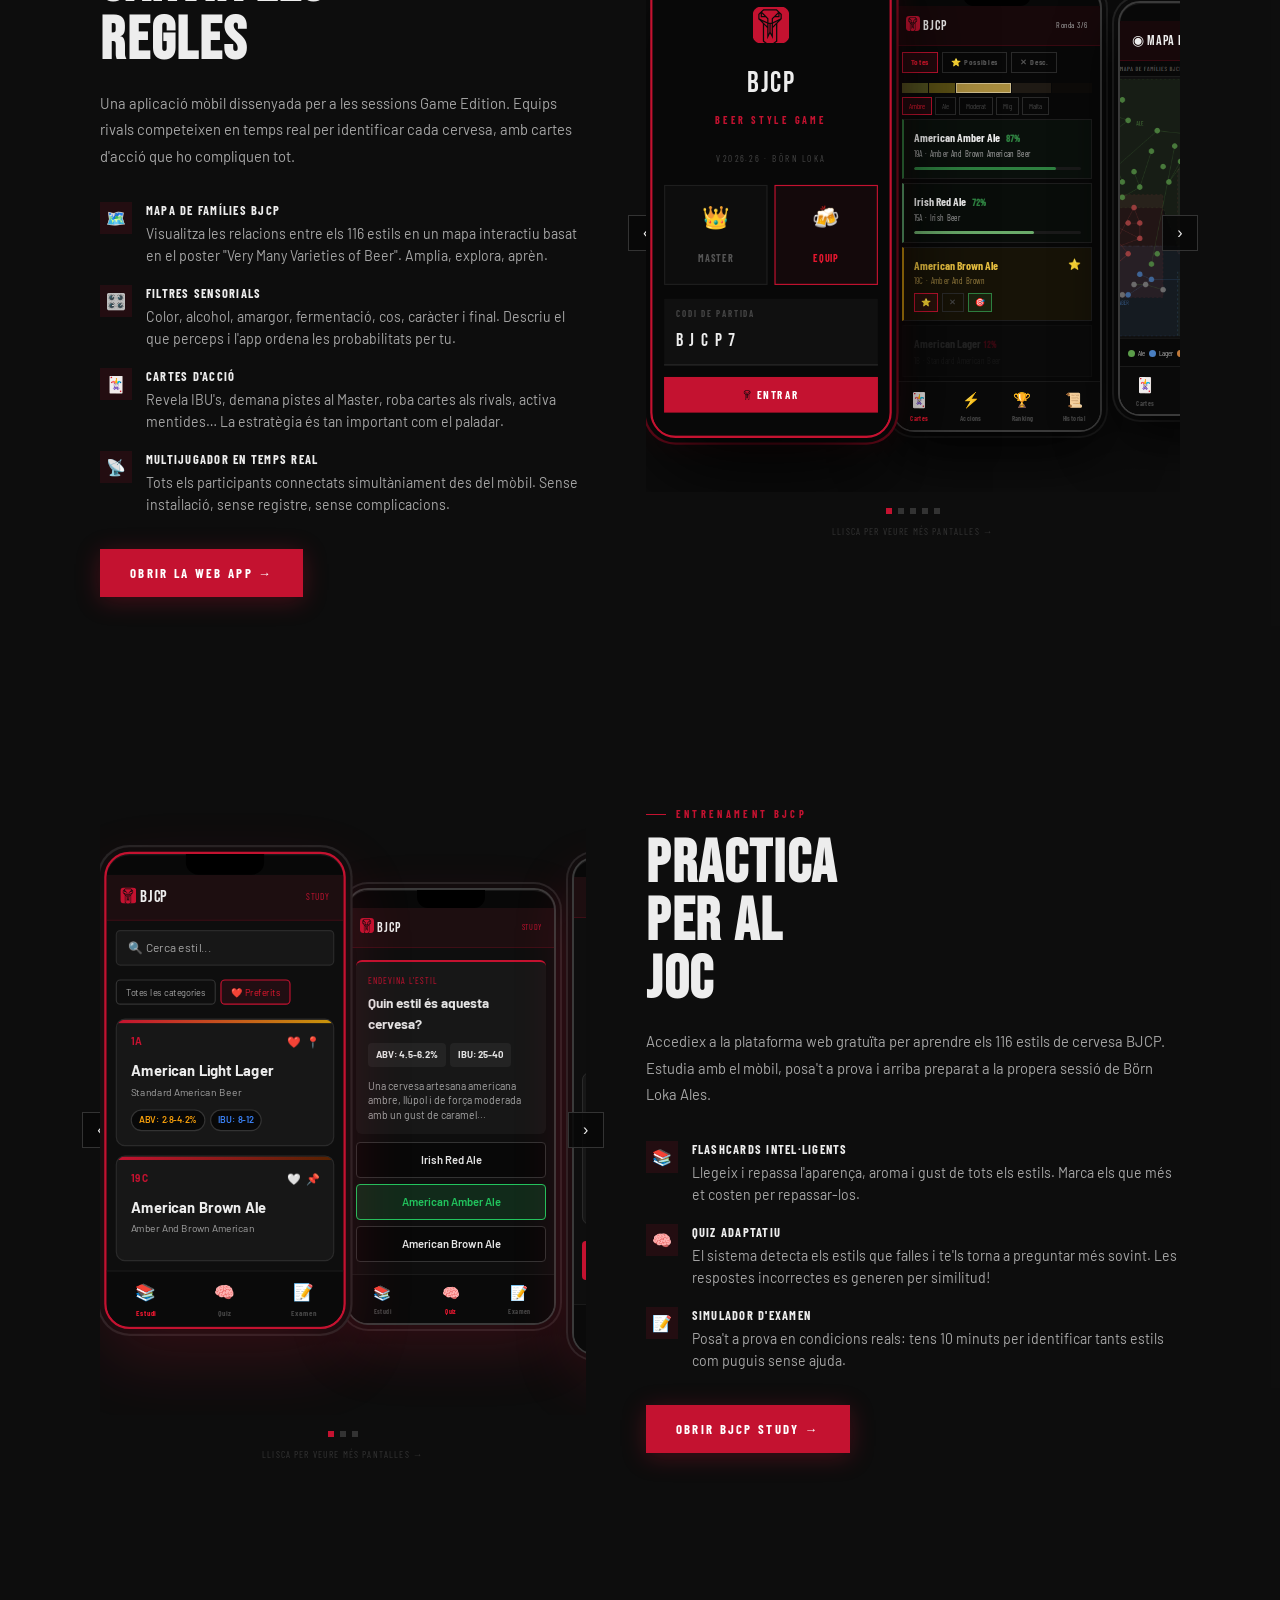
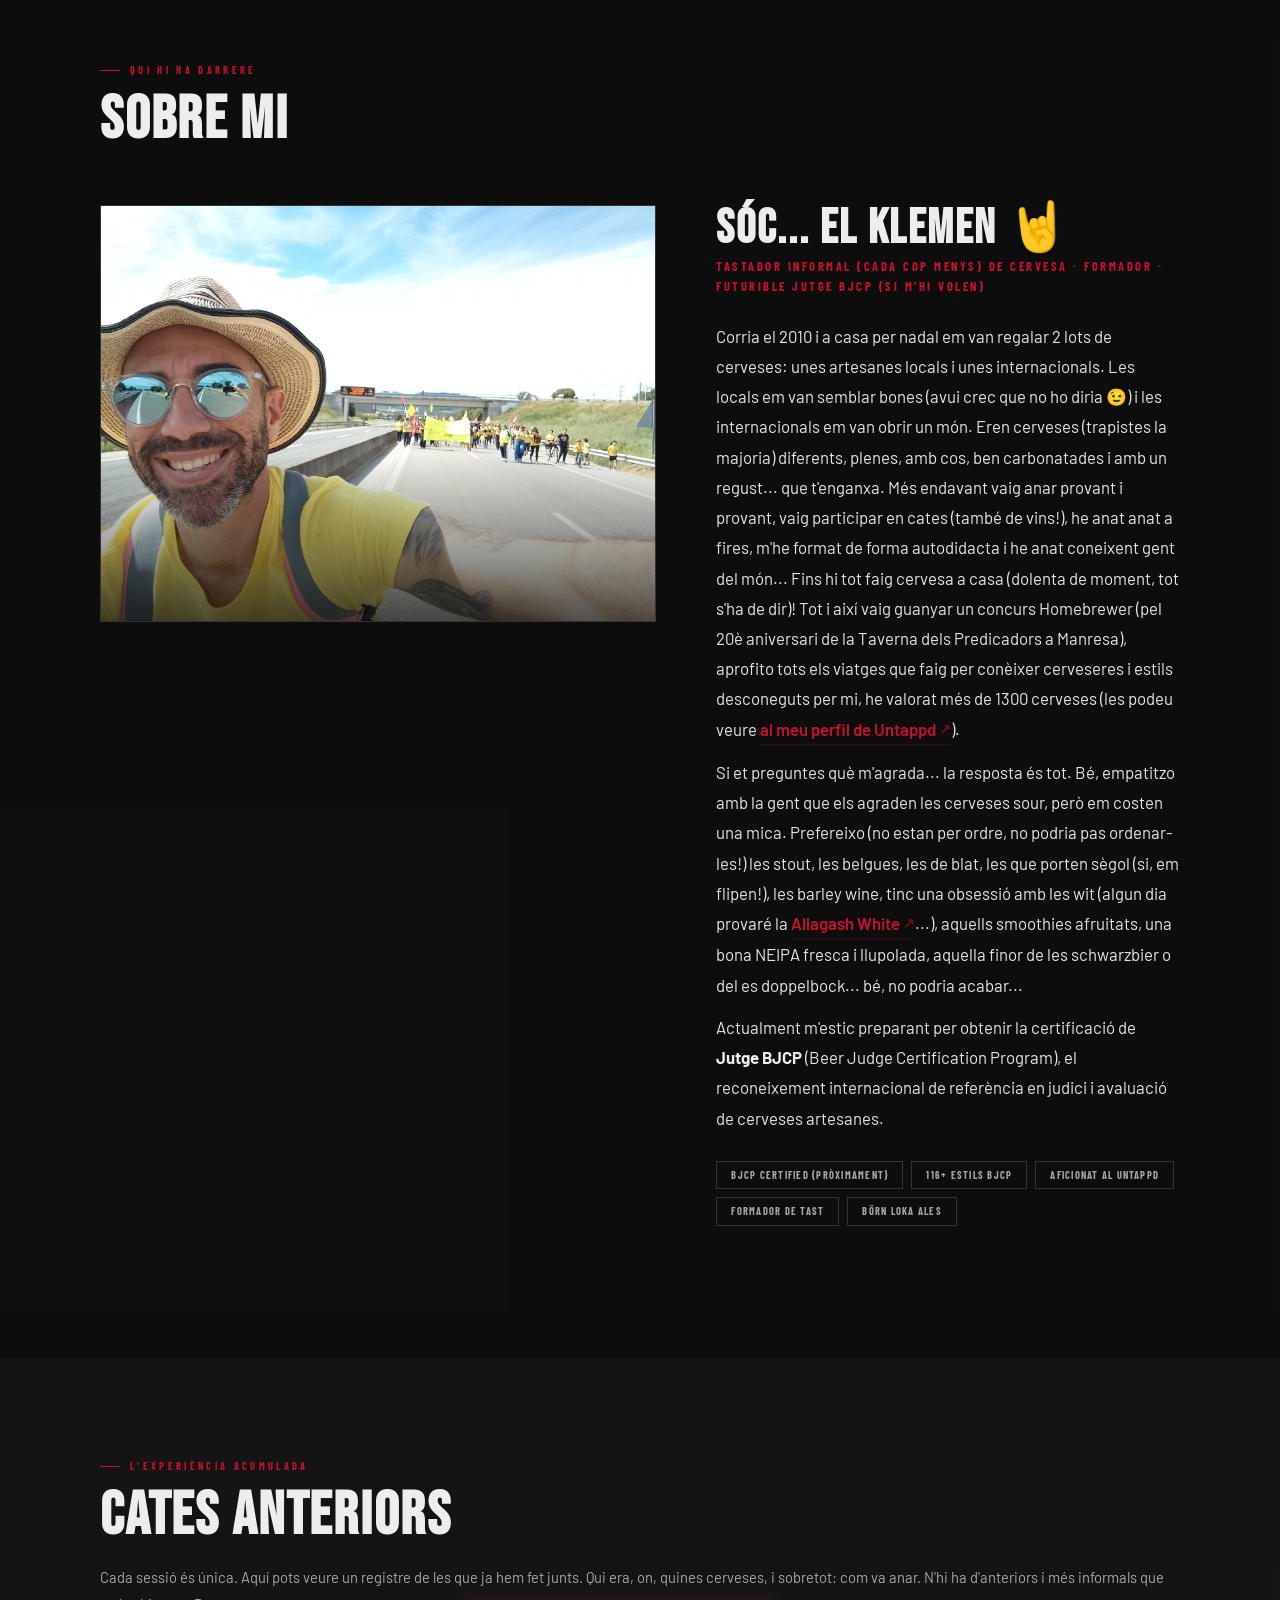
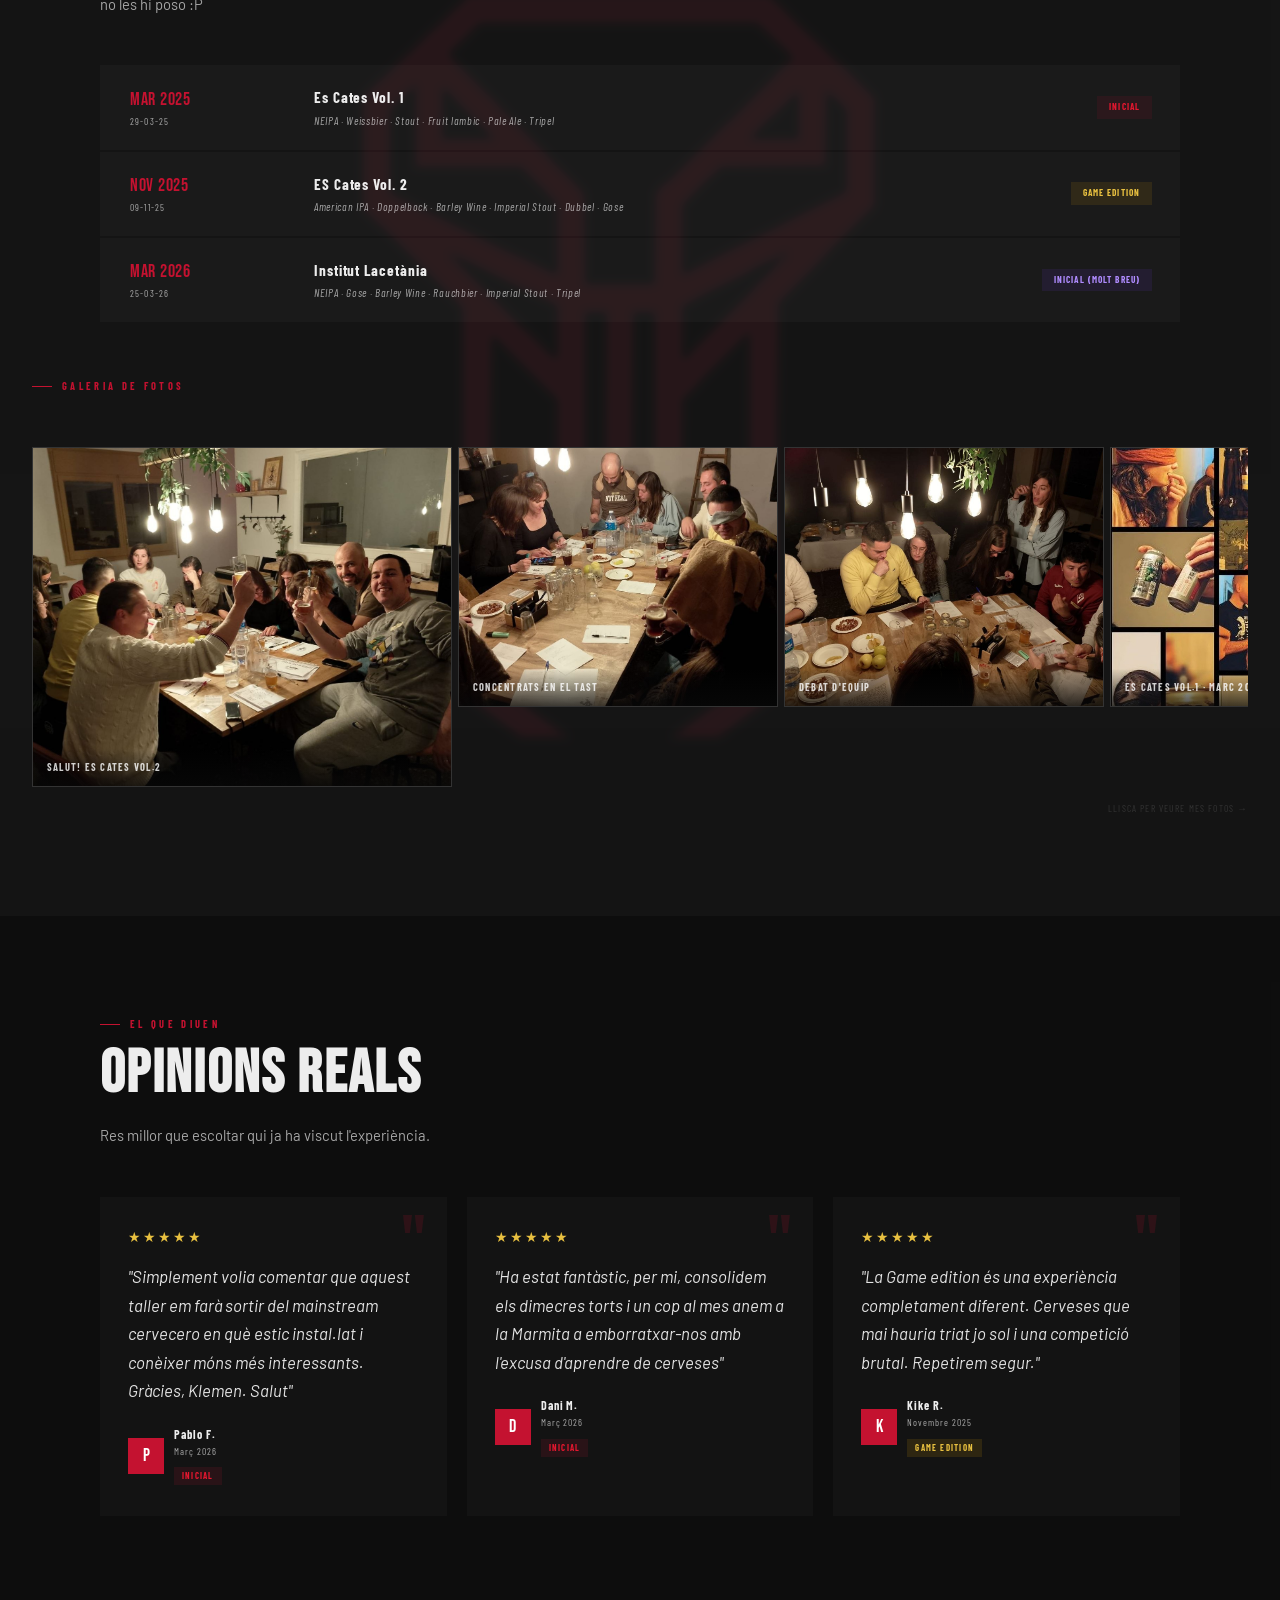
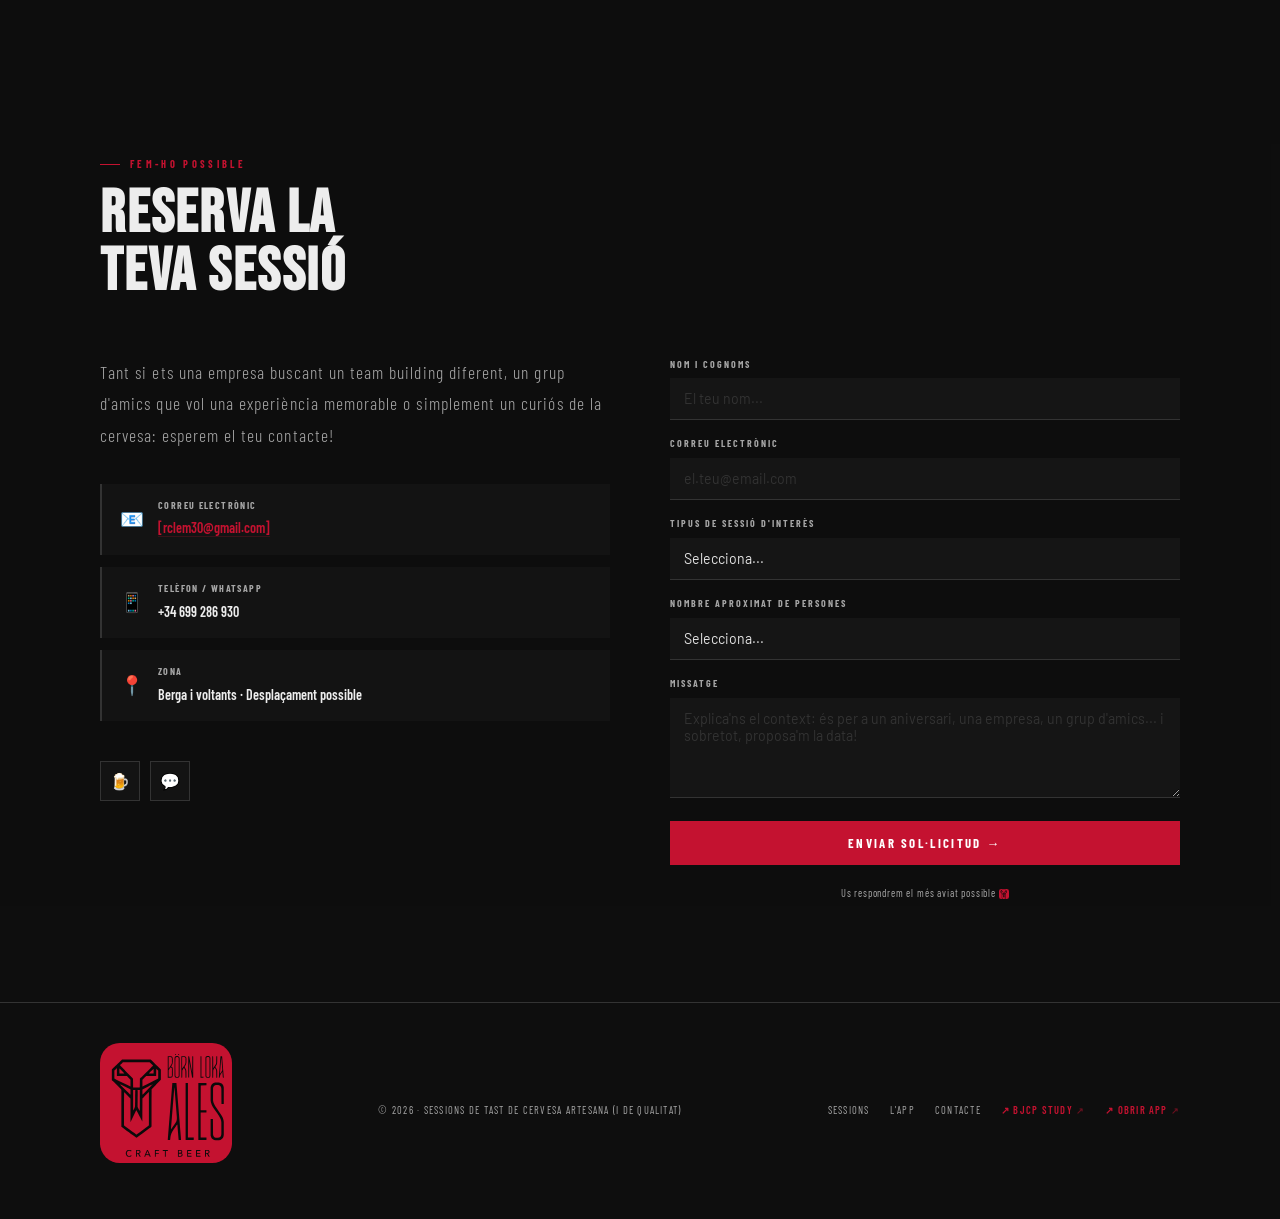
==== commit a0d6b4f1: "Update index.html" ====
--- a/index.html
+++ b/index.html
@@ -2303,8 +2303,7 @@
         <!-- INICIAL -->
         <div class="session-card">
           <span class="session-tag tag-base">Sessió Inicial</span>
-          <span class="session-icon"><img src="logo-icon.svg" alt="Börn Loka" class="vector-logo"
-              style="height: 1em;"></span>
+          <span class="session-icon">🍻</span>
           <h3 class="session-name">Hop Starter 101</h3>
           <p class="session-tagline">El millor punt de partida per al món de la cervesa artesana.</p>
           <p class="session-desc">Una immersió completa per a qui vol entendre la cervesa de veritat. Teoria sobre
@@ -2358,24 +2357,22 @@
           </div>
         </div>
 
-                <!-- INICIAL -->
+                <!-- ADAPTATIVA -->
         <div class="session-card">
-          <span class="session-tag tag-base">Sessió Inicial</span>
-          <span class="session-icon"><img src="logo-icon.svg" alt="Börn Loka" class="vector-logo"
-              style="height: 1em;"></span>
-          <h3 class="session-name">Hop Starter 101</h3>
-          <p class="session-tagline">El millor punt de partida per al món de la cervesa artesana.</p>
-          <p class="session-desc">Una immersió completa per a qui vol entendre la cervesa de veritat. Teoria sobre
-            ingredients, fermentació i estils, seguida d'un tast de 6 cerveses (o més!)representatives dels grans estils
-            mundials.</p>
+          <span class="session-tag tag-base">Adaptativa</span>
+          <span class="session-icon">🌈</span>
+          <h3 class="session-name">Adaptativa</h3>
+          <p class="session-tagline">Vols una adaptació concreta (temps, preu, estils...</p>
+          <p class="session-desc">La sessió adaptativa simplement és que m'adapto al què necessites. Vols fer 3 hores? Vols fer moltes persones? 
+          Vols jugar amb certs estils predeterminats? Tu tries les cerves i jo les presento? Vols una explicació extensa? Simplement parlem-ne i m'hi adapto 😊</p>
           <ul class="session-details">
-            <li>~1.5h de teoria sobre ingredients, estils, curiositats...</li>
-            <li>6 cerveses de 6 estils ben diferenciats (o més!)</li>
-            <li>Fitxes de tast individuals per a cada cervesa</li>
-            <li>Vocabulari sensorial bàsic</li>
-            <li>~4–6h de sessió total, allargable fins que el cos aguanti</li>
+            <li>Adaptat a les vostres necessitats</li>
+            <li>Sessions de durada diferent (més curtes)</li>
+            <li>Sessions amb més gent</li>
+            <li>Estils personalitzats</li>
+            <li>Propsa una personalització</li>
           </ul>
-          <div class="session-price-note" style="margin-top: auto;">Grups de 6 a 16 persones · Material inclòs</div>
+          <div class="session-price-note" style="margin-top: auto;">Grups de mida indefinida</div>
         </div>
 
       </div>
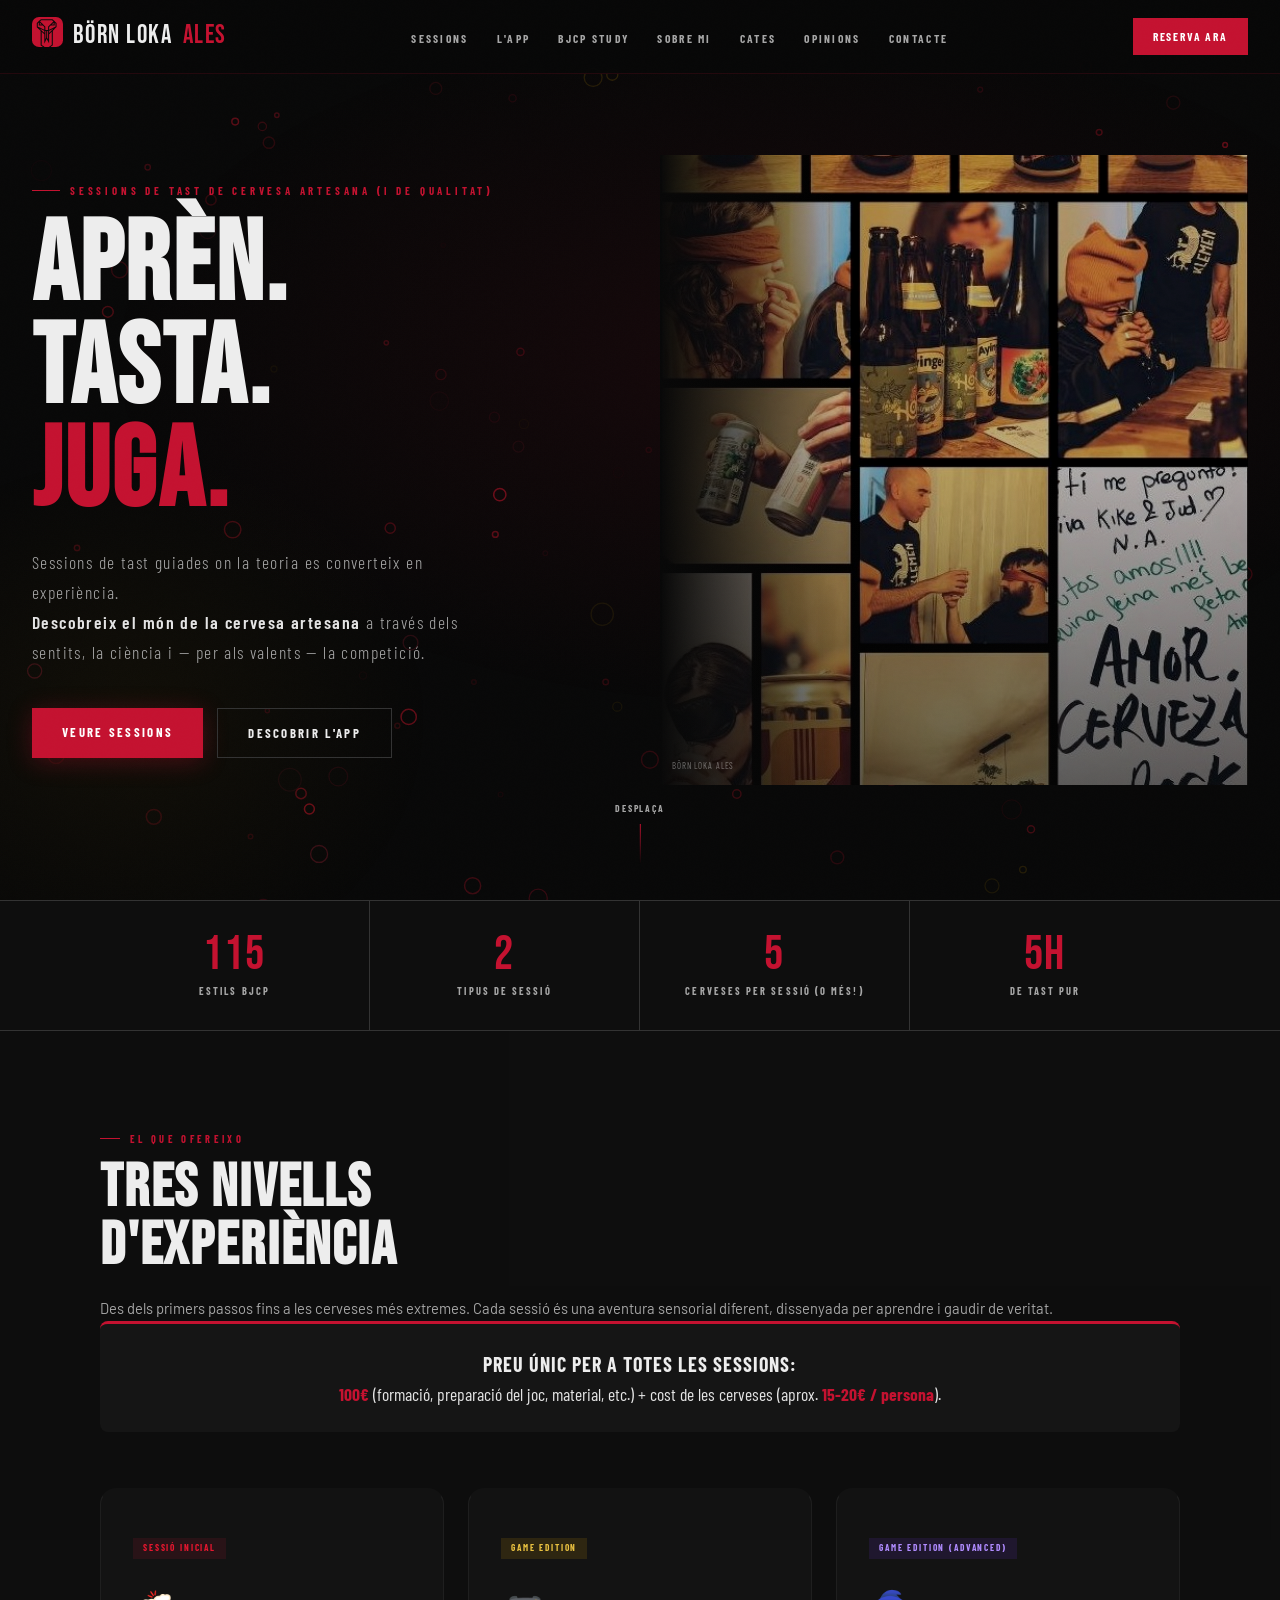
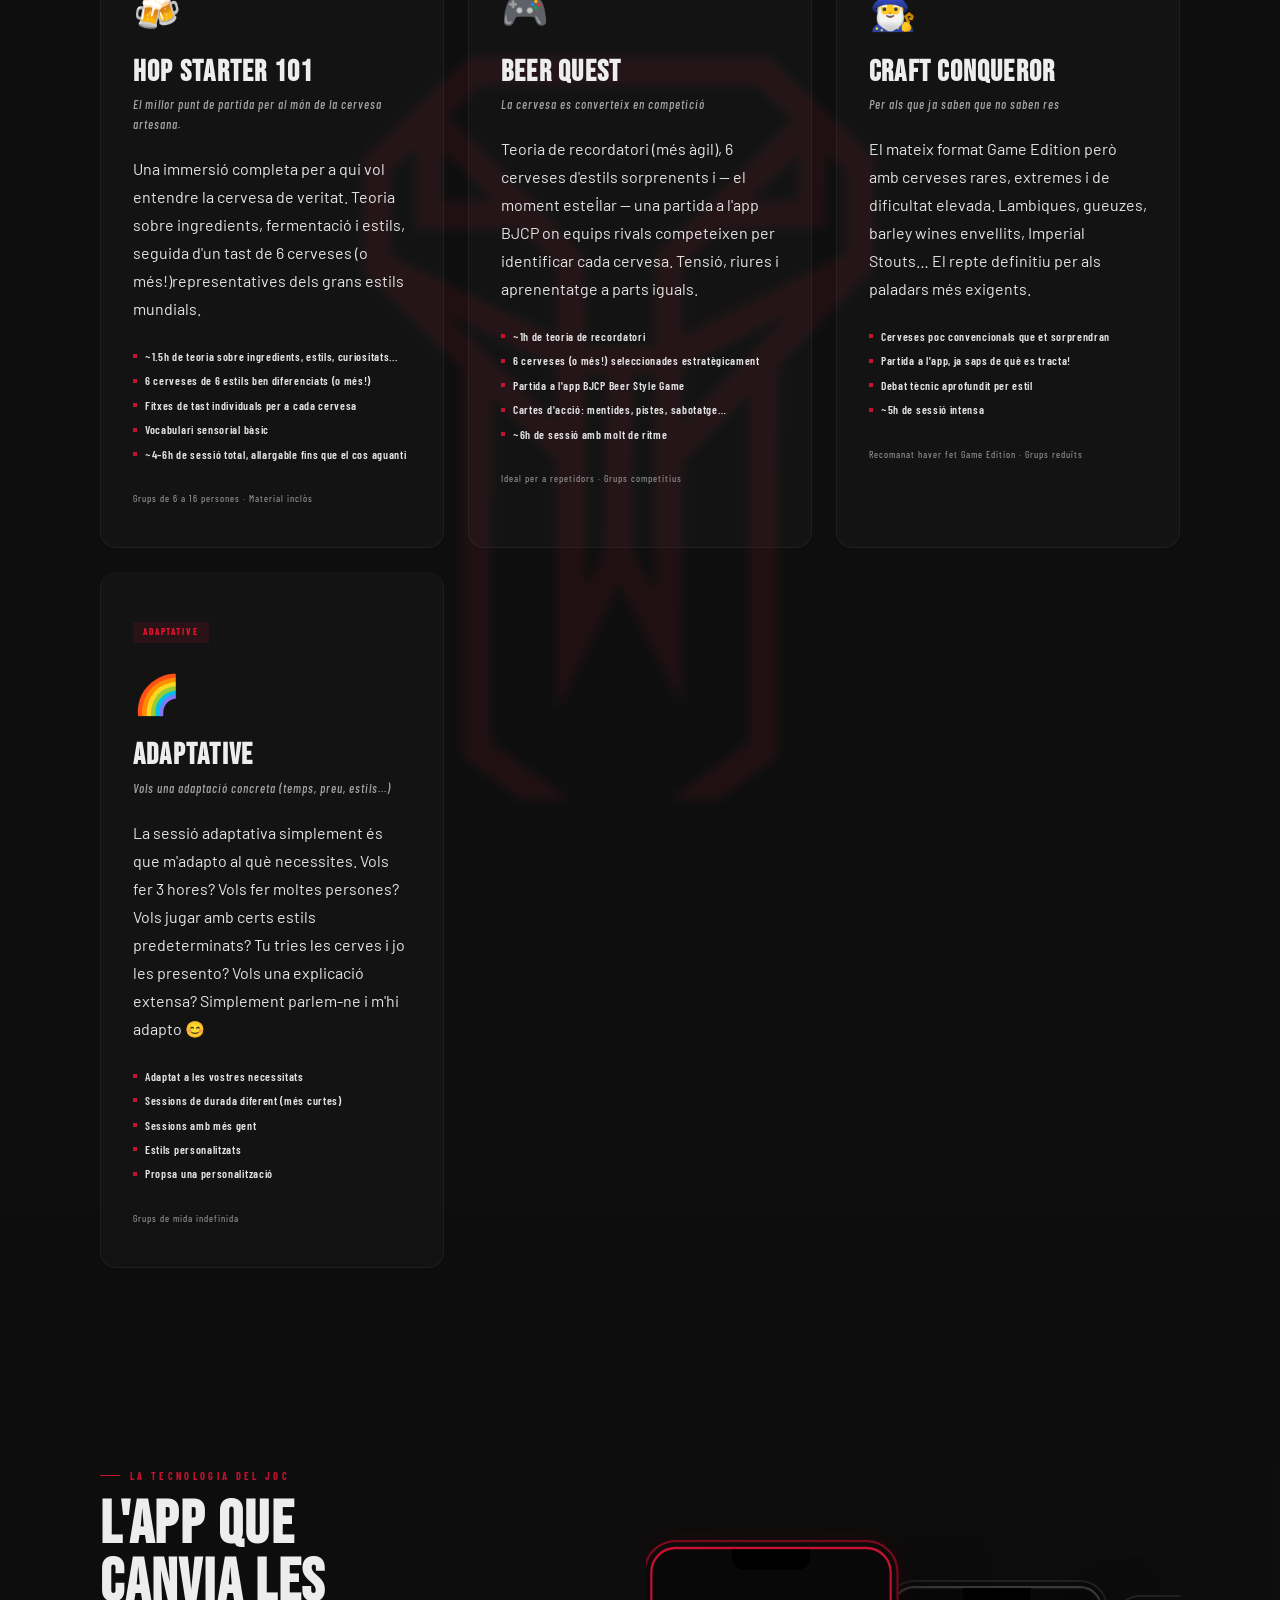
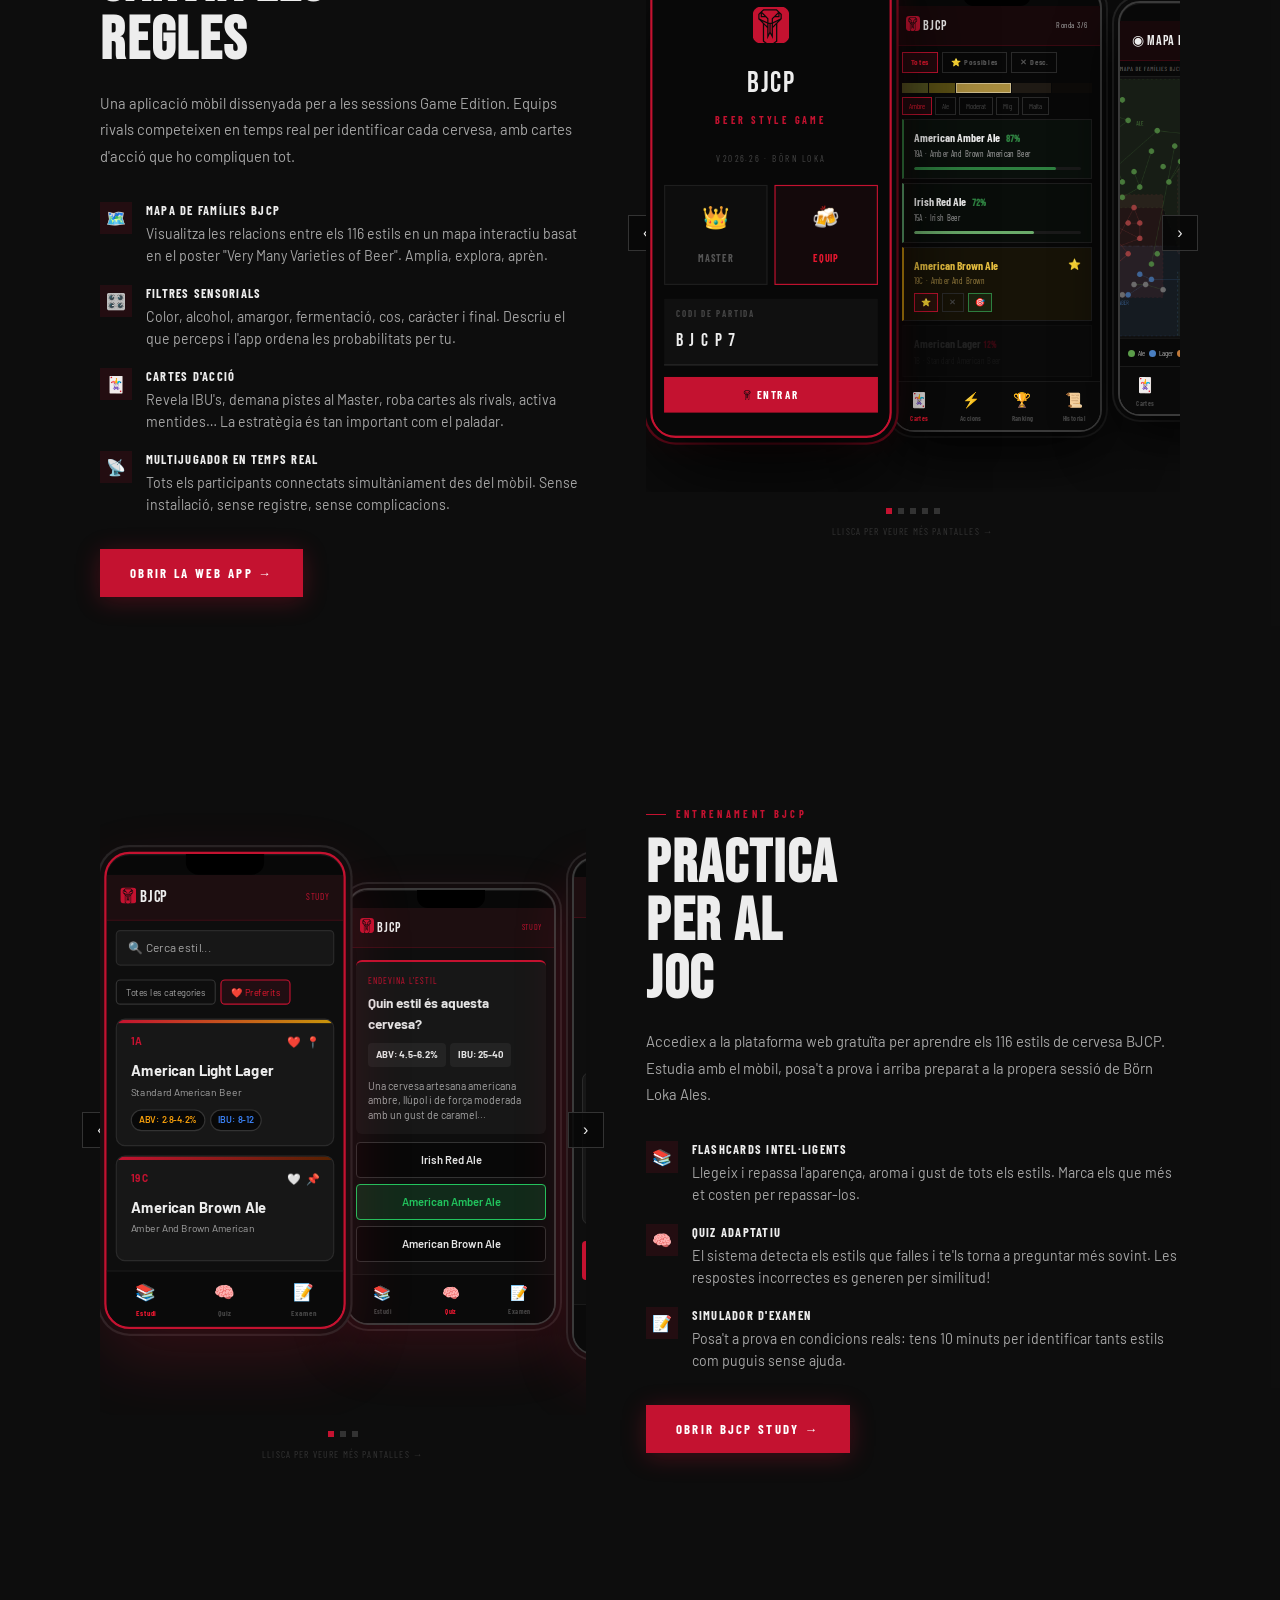
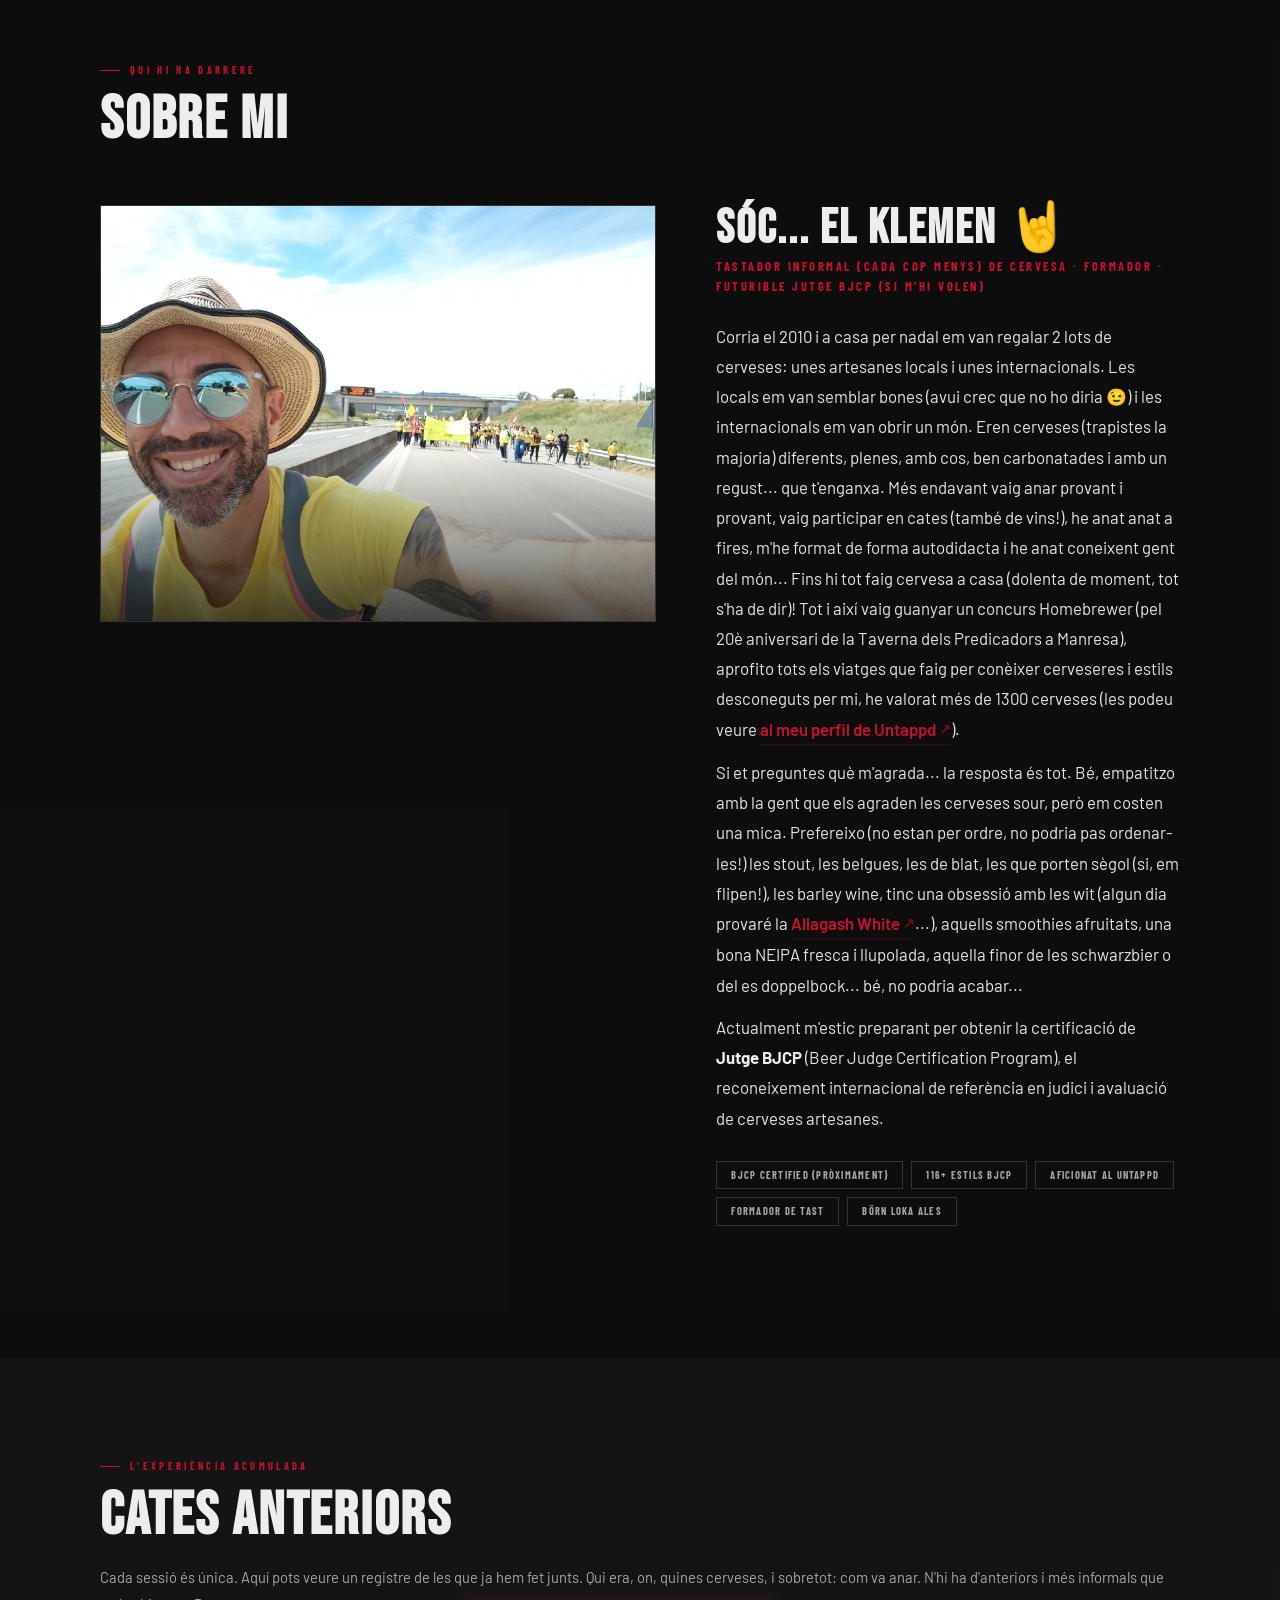
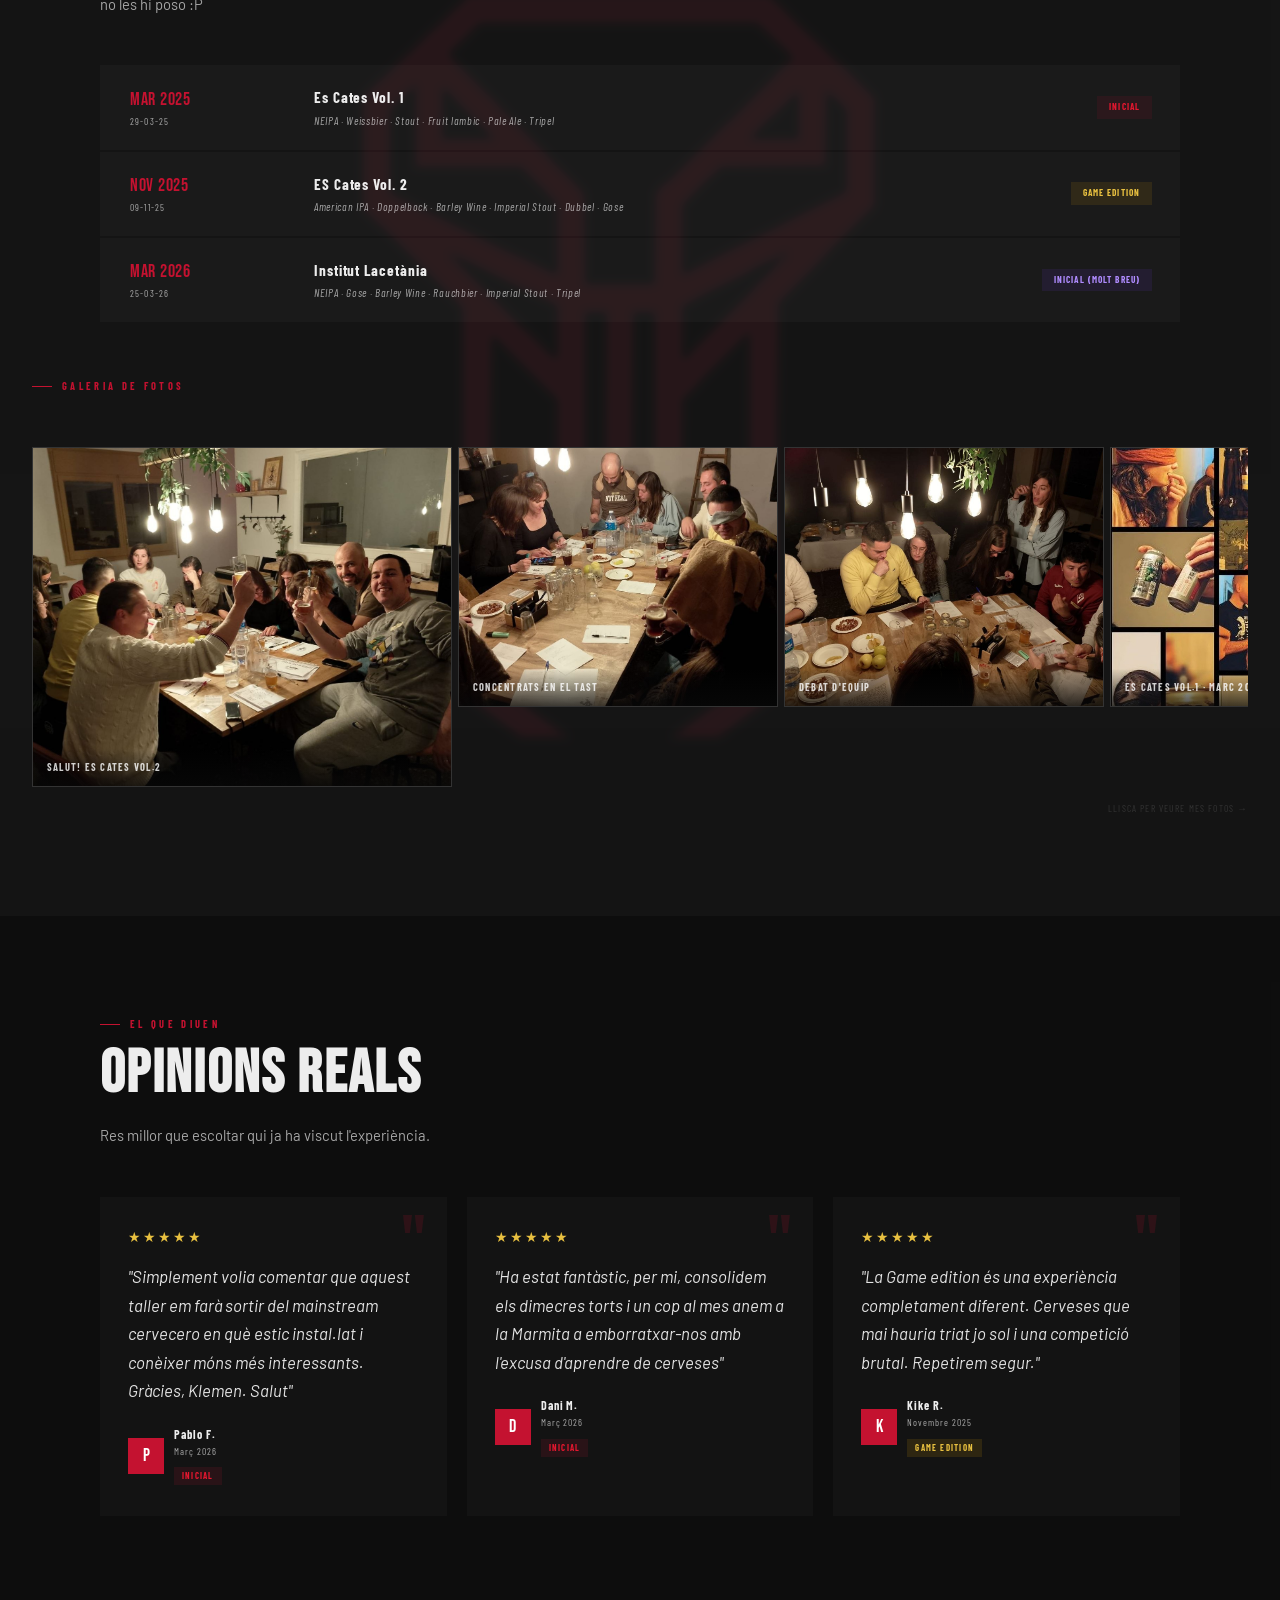
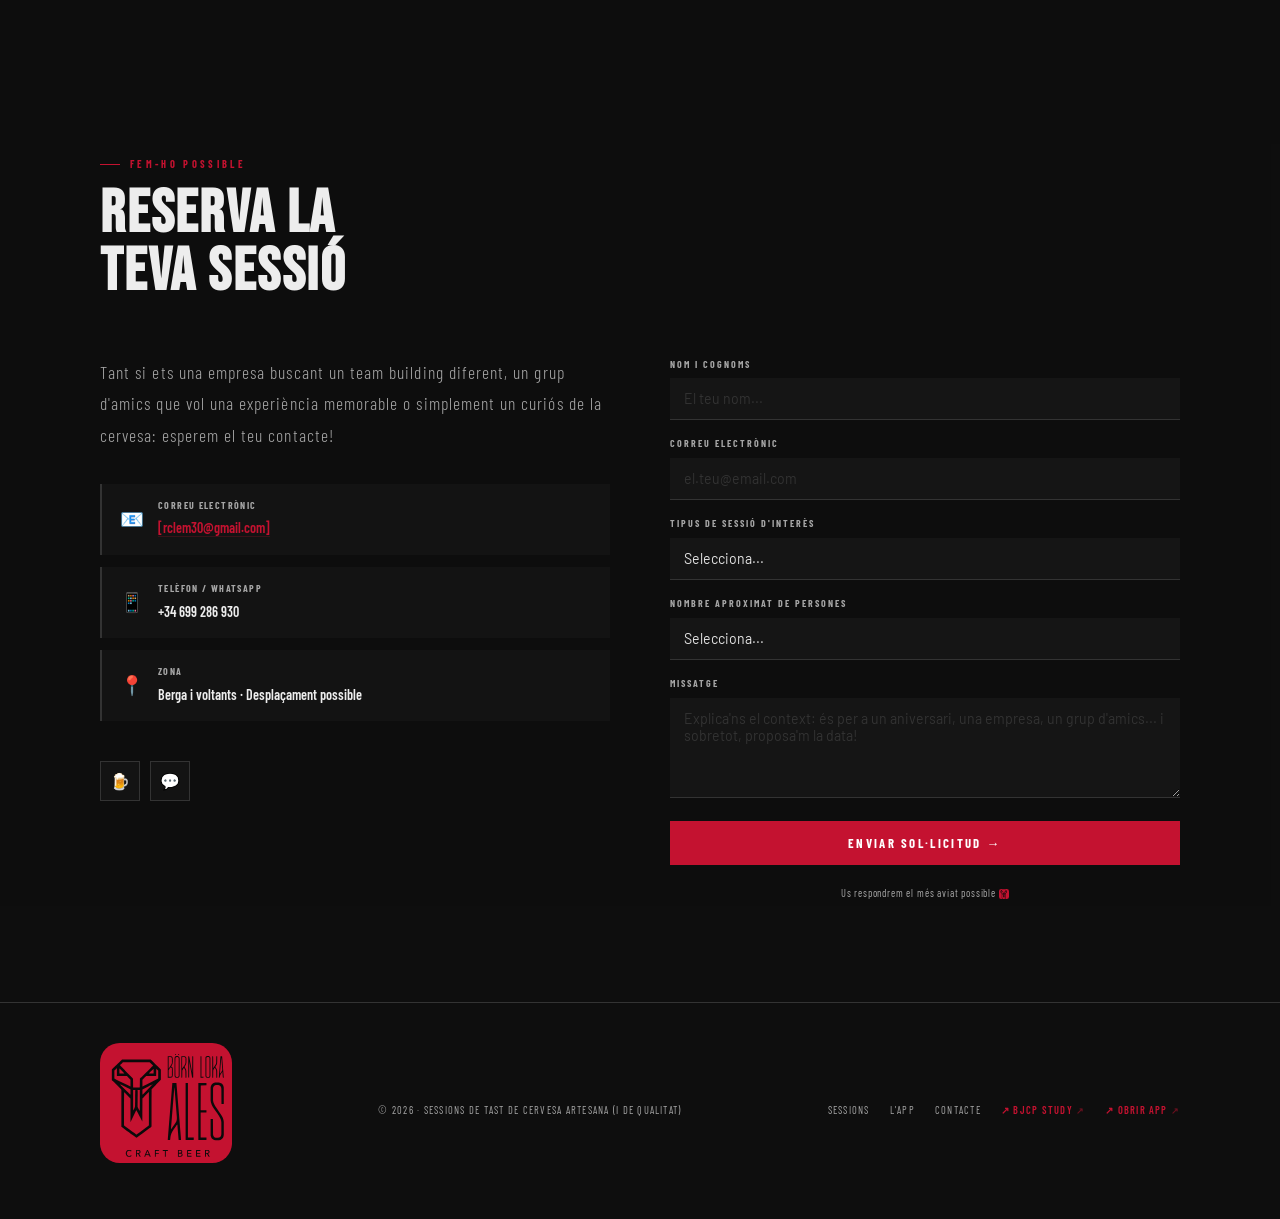
==== commit d37f03d8: "Update index.html" ====
--- a/index.html
+++ b/index.html
@@ -2359,10 +2359,10 @@
 
                 <!-- ADAPTATIVA -->
         <div class="session-card">
-          <span class="session-tag tag-base">Adaptativa</span>
+          <span class="session-tag tag-base">Adaptative</span>
           <span class="session-icon">🌈</span>
-          <h3 class="session-name">Adaptativa</h3>
-          <p class="session-tagline">Vols una adaptació concreta (temps, preu, estils...</p>
+          <h3 class="session-name">Adaptative</h3>
+          <p class="session-tagline">Vols una adaptació concreta (temps, preu, estils...)</p>
           <p class="session-desc">La sessió adaptativa simplement és que m'adapto al què necessites. Vols fer 3 hores? Vols fer moltes persones? 
           Vols jugar amb certs estils predeterminats? Tu tries les cerves i jo les presento? Vols una explicació extensa? Simplement parlem-ne i m'hi adapto 😊</p>
           <ul class="session-details">
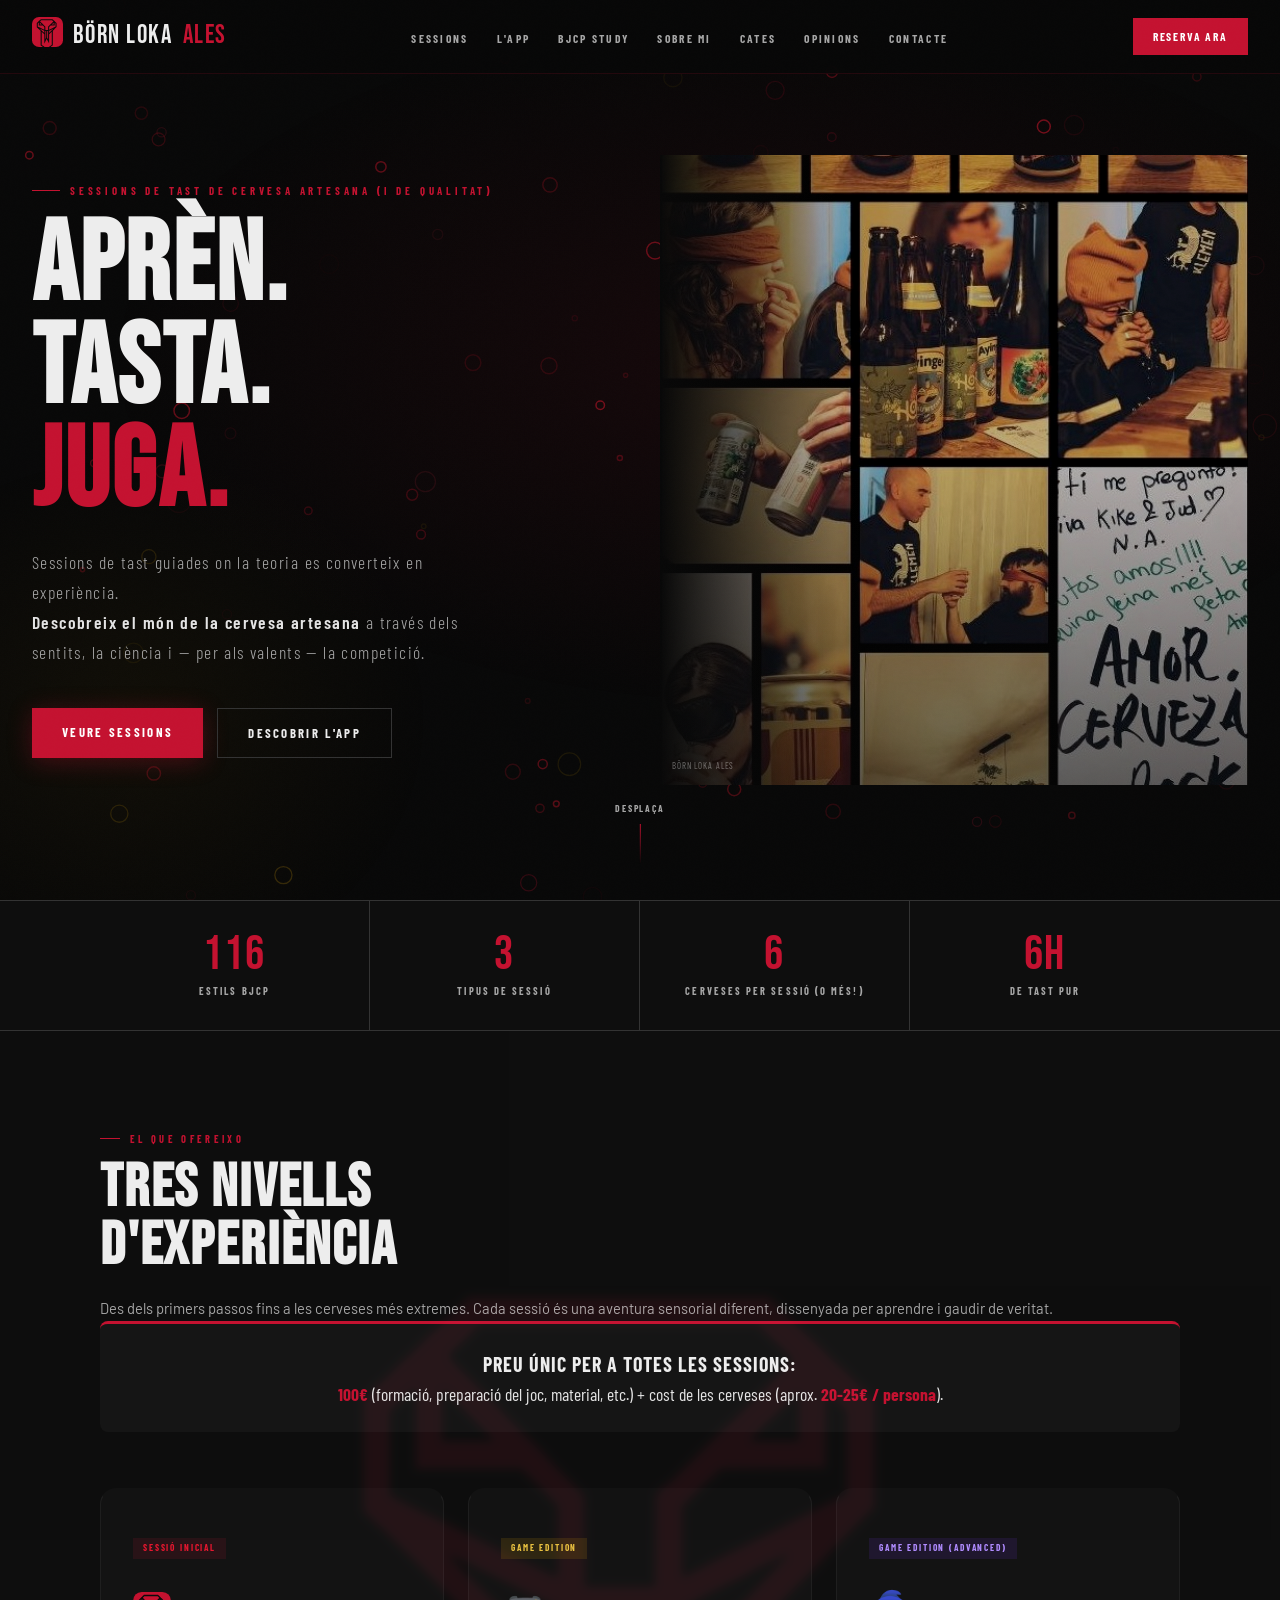
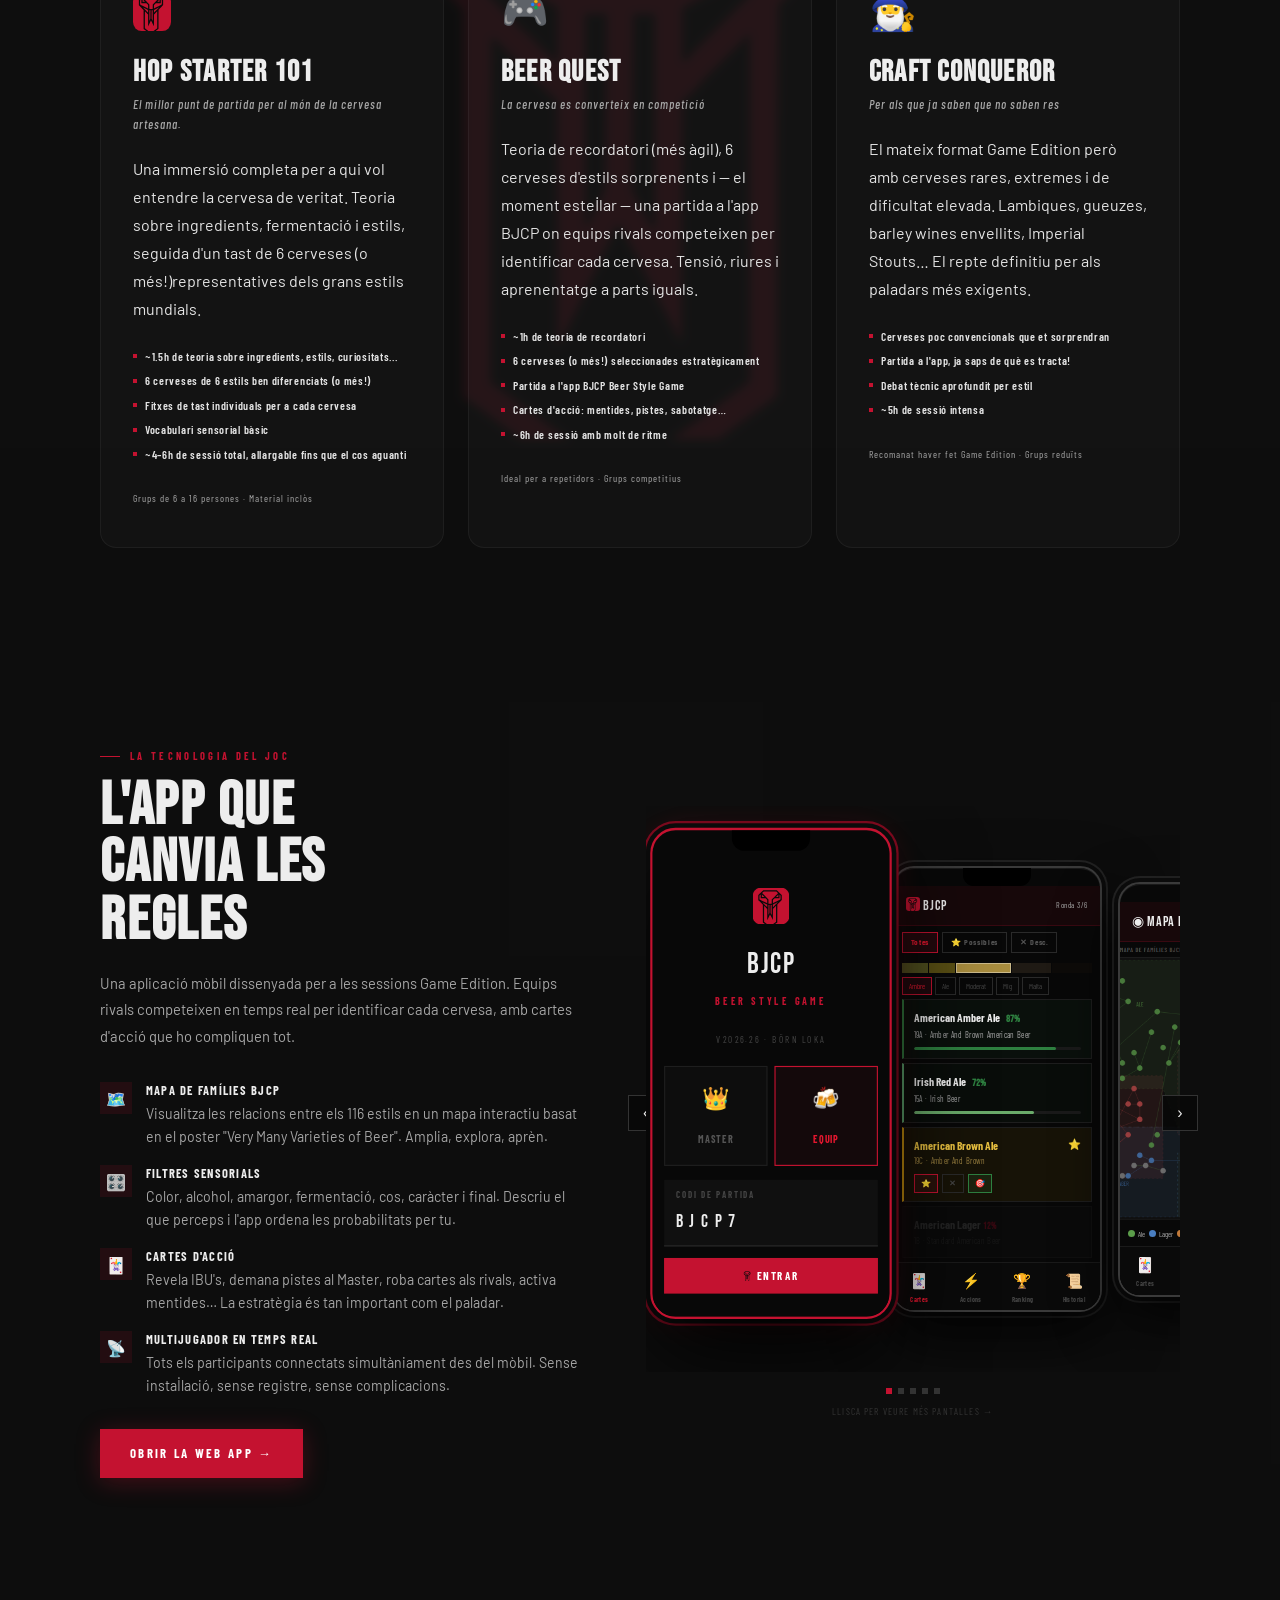
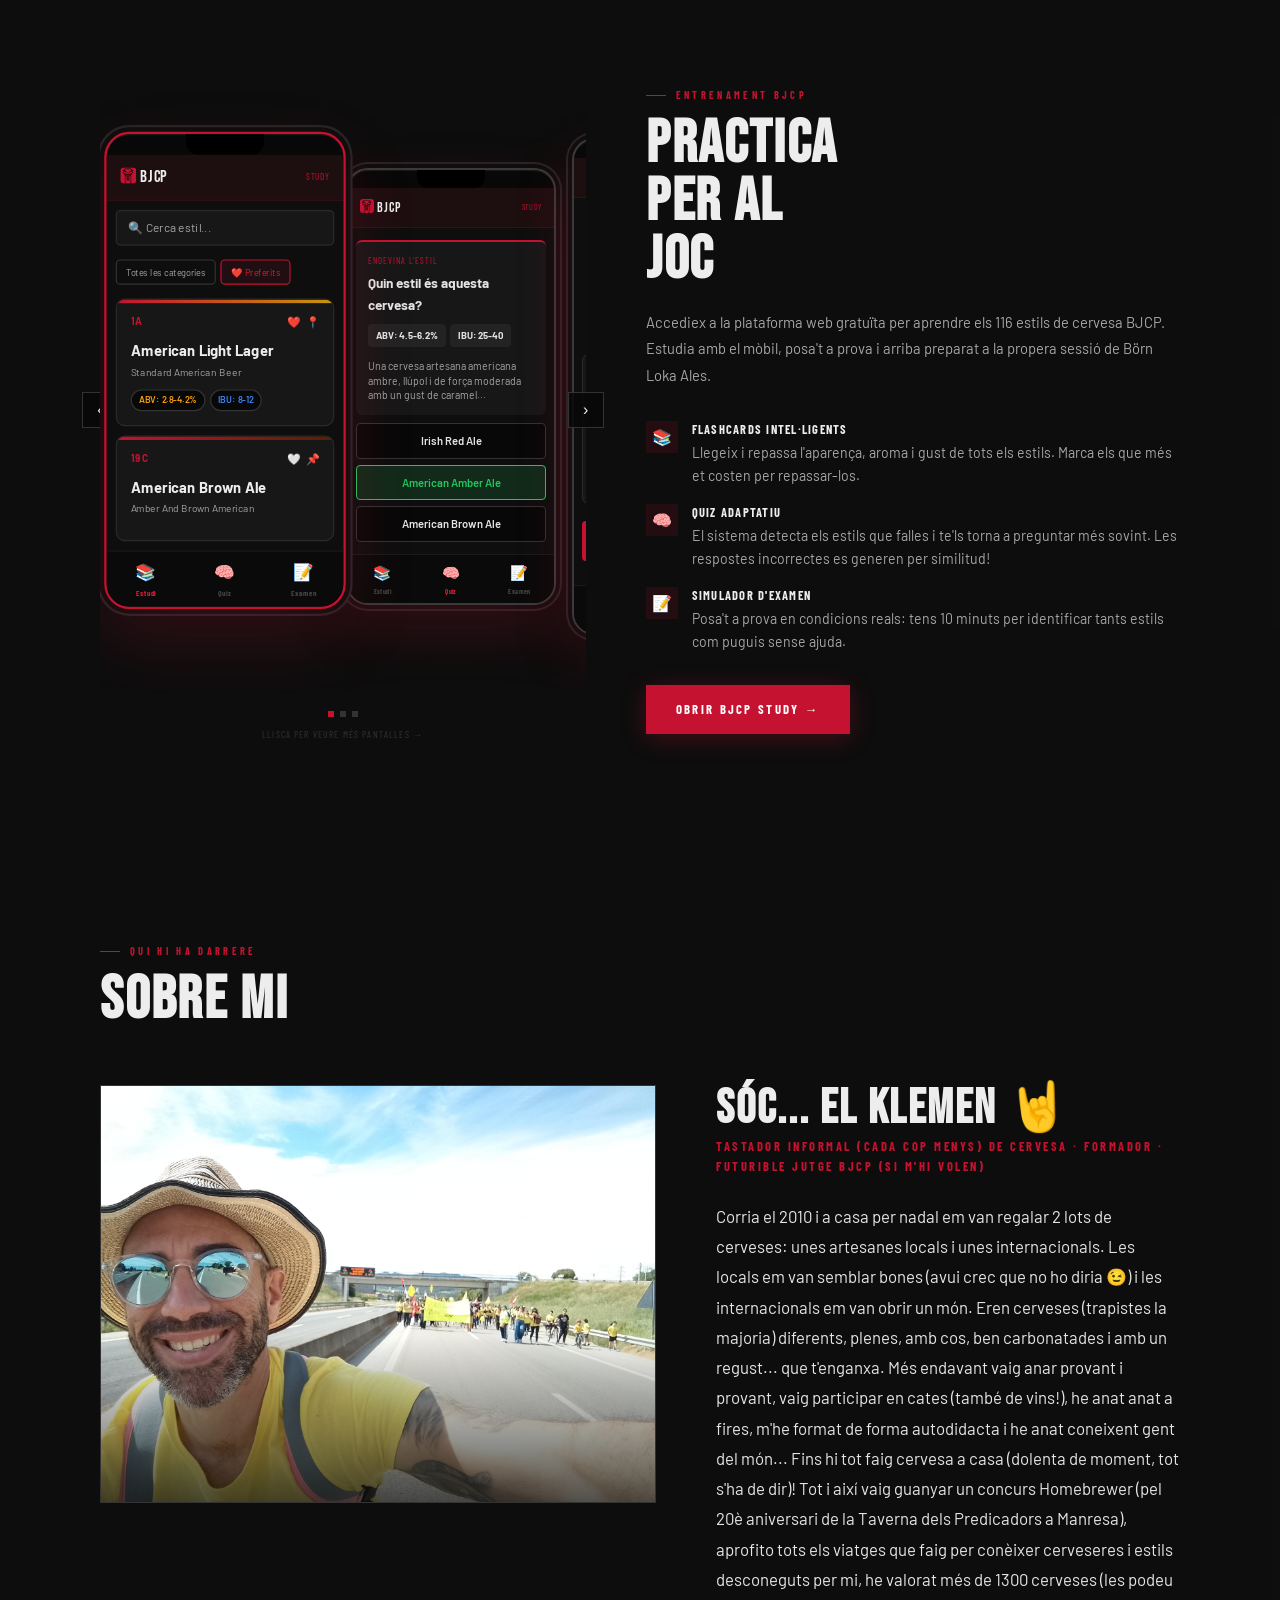
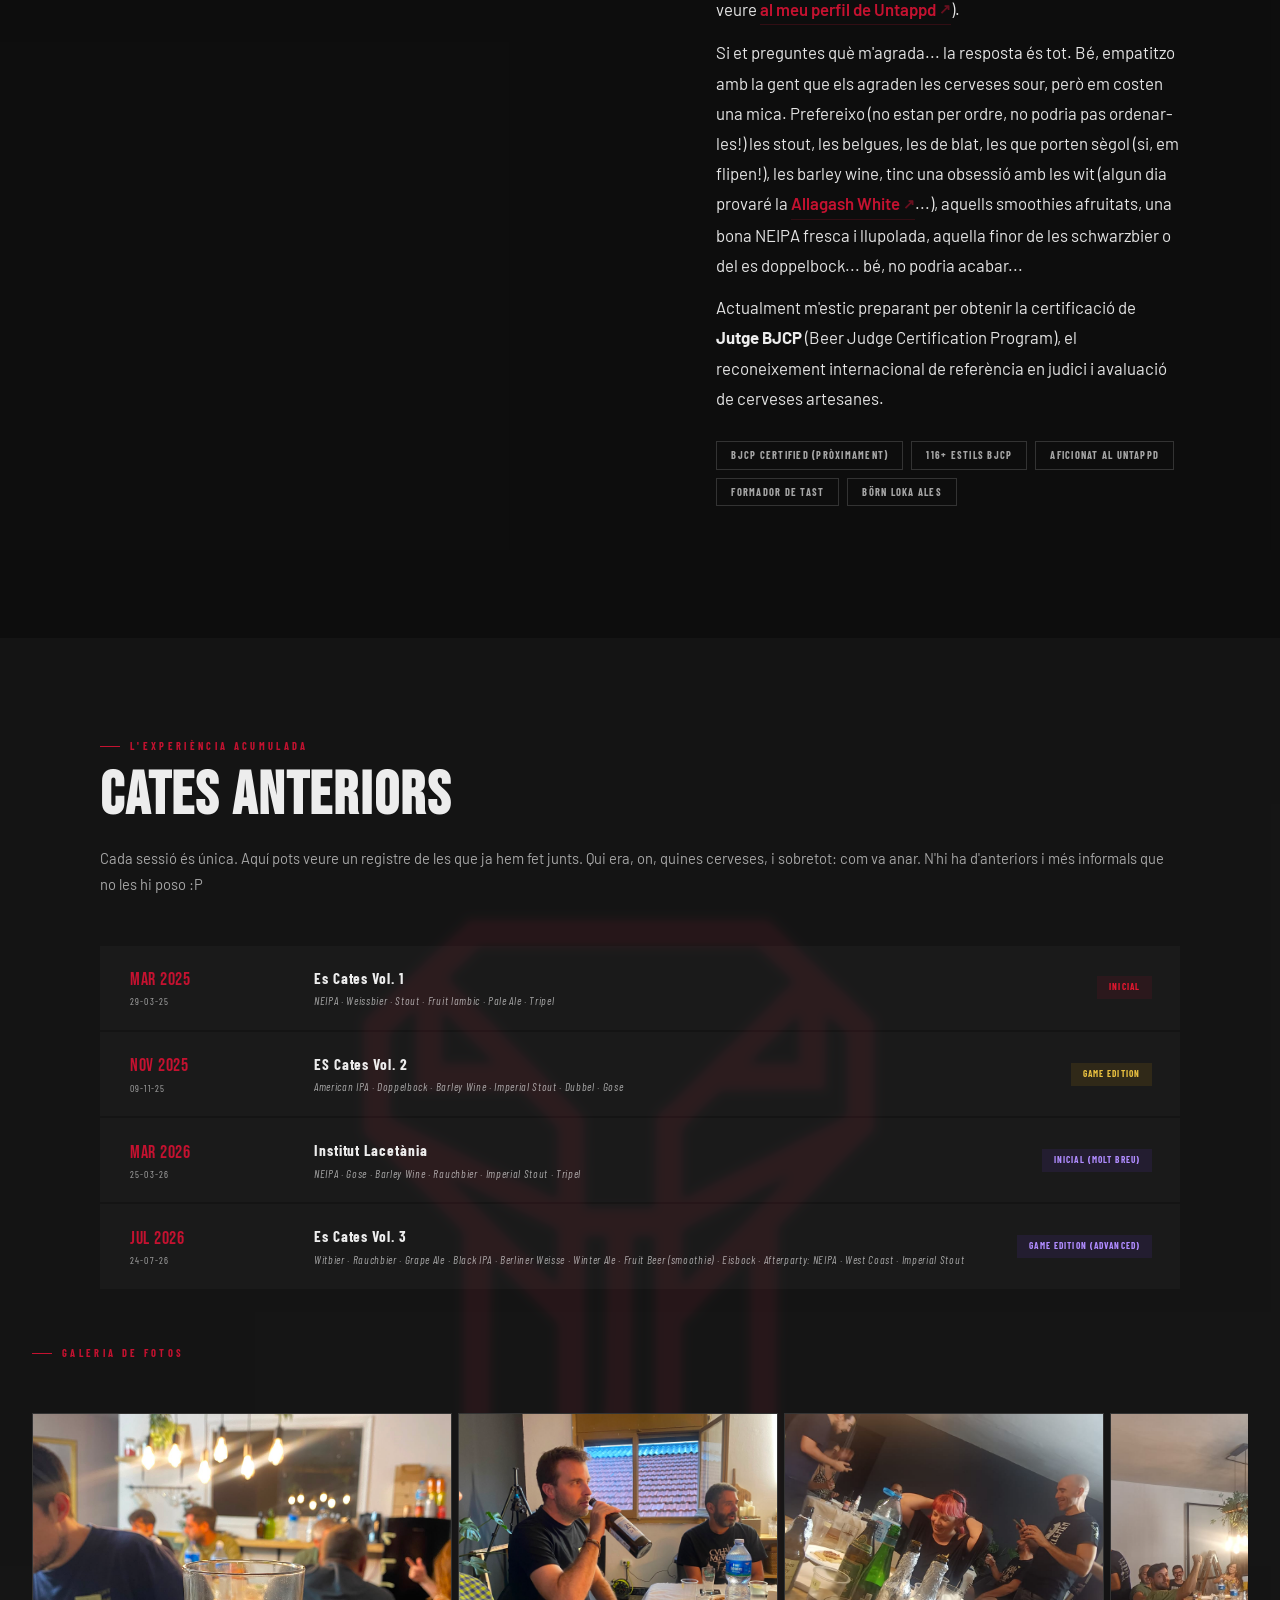
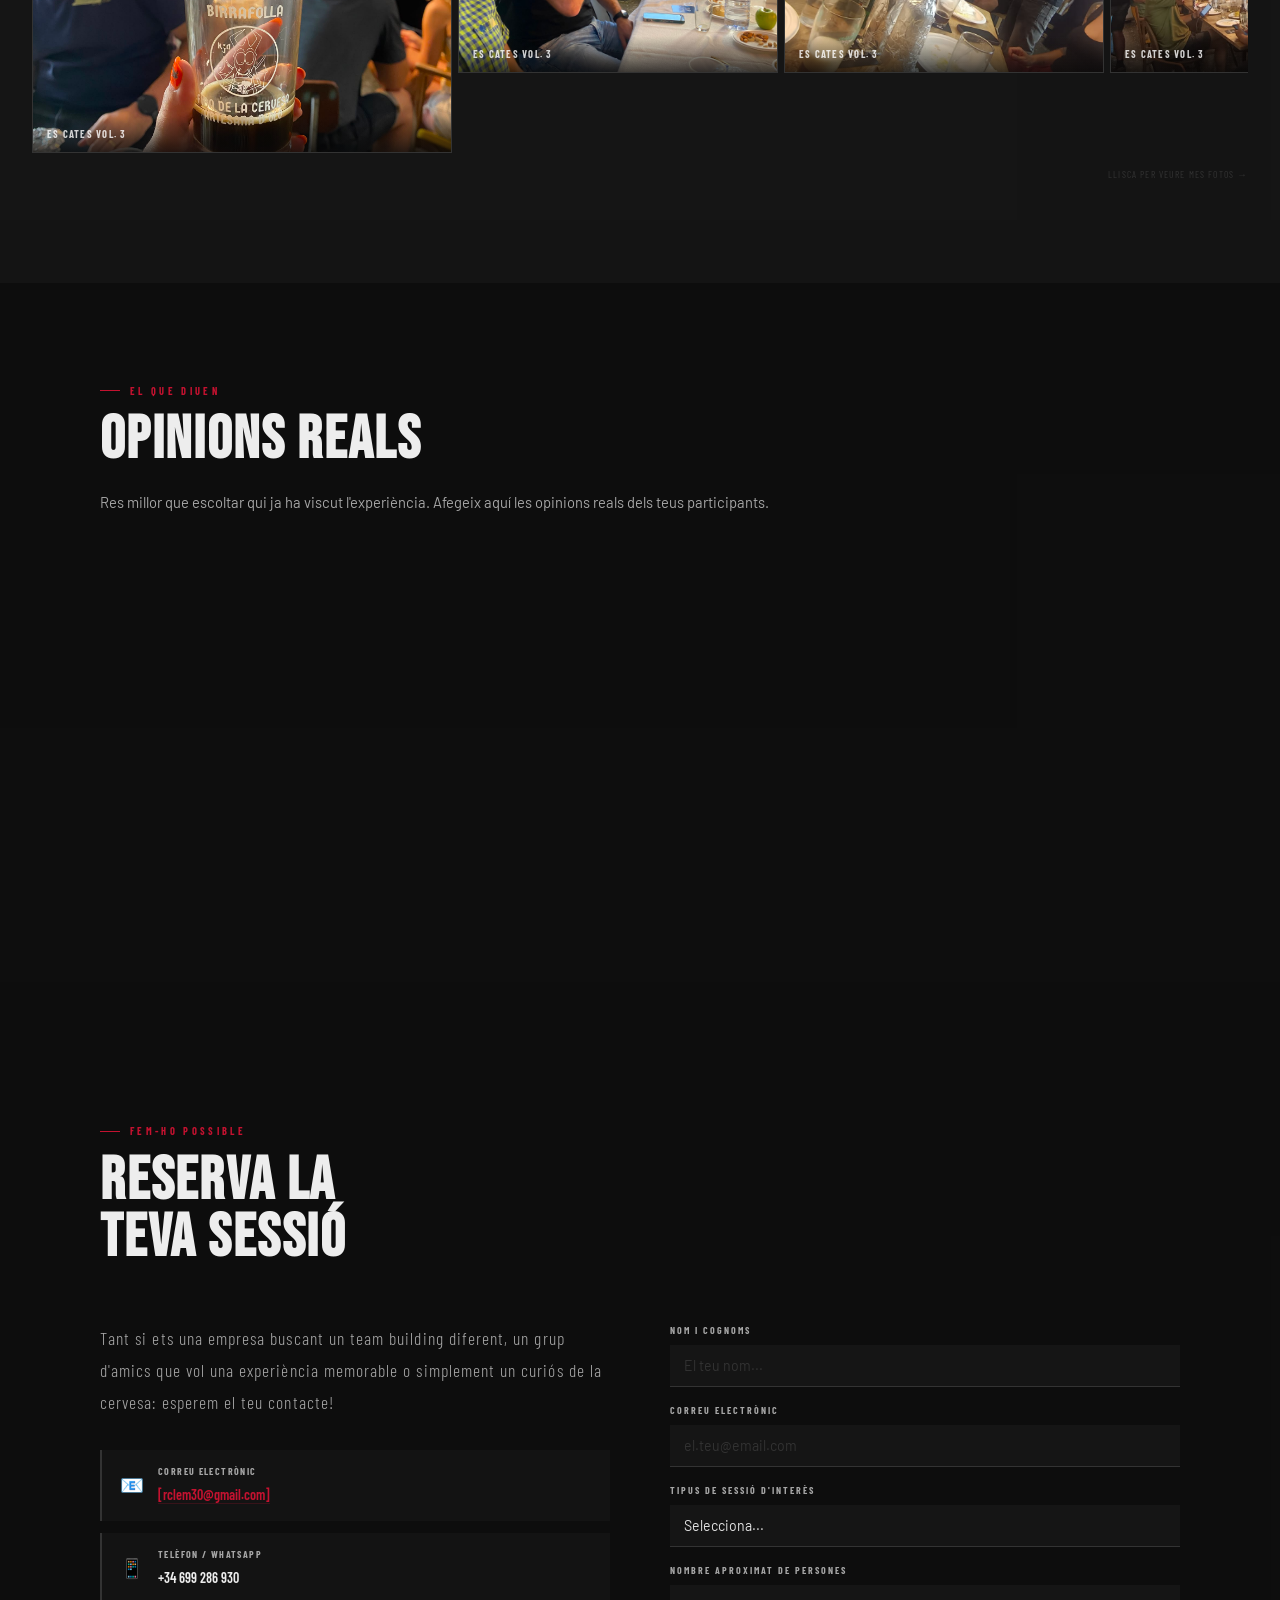
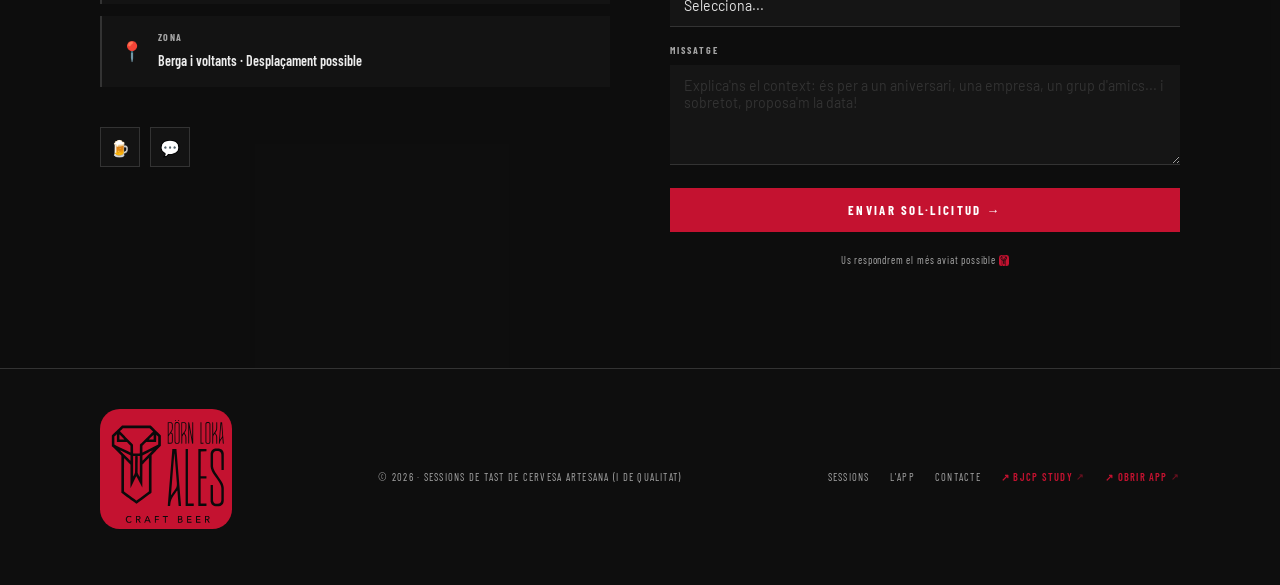
==== commit e3849a10: "Add files via upload" ====
--- a/index.html
+++ b/index.html
@@ -2295,7 +2295,7 @@
         <strong style="color: var(--sl); letter-spacing: .05em; font-size: 1.25rem; text-transform: uppercase;">Preu
           únic per a totes les sessions:</strong><br>
         <strong style="color: var(--r);">100€</strong> (formació, preparació del joc, material, etc.) + cost de les
-        cerveses (aprox. <strong style="color: var(--r);">15-20€ / persona</strong>).
+        cerveses (aprox. <strong style="color: var(--r);">20-25€ / persona</strong>).
       </div>
 
       <div class="sessions-grid">
@@ -2303,7 +2303,8 @@
         <!-- INICIAL -->
         <div class="session-card">
           <span class="session-tag tag-base">Sessió Inicial</span>
-          <span class="session-icon">🍻</span>
+          <span class="session-icon"><img src="logo-icon.svg" alt="Börn Loka" class="vector-logo"
+              style="height: 1em;"></span>
           <h3 class="session-name">Hop Starter 101</h3>
           <p class="session-tagline">El millor punt de partida per al món de la cervesa artesana.</p>
           <p class="session-desc">Una immersió completa per a qui vol entendre la cervesa de veritat. Teoria sobre
@@ -2355,24 +2356,6 @@
           </ul>
           <div class="session-price-note" style="margin-top: auto;">Recomanat haver fet Game Edition · Grups reduïts
           </div>
-        </div>
-
-                <!-- ADAPTATIVA -->
-        <div class="session-card">
-          <span class="session-tag tag-base">Adaptative</span>
-          <span class="session-icon">🌈</span>
-          <h3 class="session-name">Adaptative</h3>
-          <p class="session-tagline">Vols una adaptació concreta (temps, preu, estils...)</p>
-          <p class="session-desc">La sessió adaptativa simplement és que m'adapto al què necessites. Vols fer 3 hores? Vols fer moltes persones? 
-          Vols jugar amb certs estils predeterminats? Tu tries les cerves i jo les presento? Vols una explicació extensa? Simplement parlem-ne i m'hi adapto 😊</p>
-          <ul class="session-details">
-            <li>Adaptat a les vostres necessitats</li>
-            <li>Sessions de durada diferent (més curtes)</li>
-            <li>Sessions amb més gent</li>
-            <li>Estils personalitzats</li>
-            <li>Propsa una personalització</li>
-          </ul>
-          <div class="session-price-note" style="margin-top: auto;">Grups de mida indefinida</div>
         </div>
 
       </div>
@@ -3056,6 +3039,18 @@
           <span class="log-pill pill-adv">Inicial (molt breu)</span>
         </div>
 
+        <div class="log-entry">
+          <div>
+            <div class="log-date">Jul 2026</div>
+            <div class="log-date-sub">24-07-26</div>
+          </div>
+          <div class="log-info">
+            <div class="log-title">Es Cates Vol. 3</div>
+            <div class="log-beers">Witbier · Rauchbier · Grape Ale · Black IPA · Berliner Weisse · Winter Ale · Fruit Beer (smoothie) · Eisbock · Afterparty: NEIPA · West Coast · Imperial Stout</div>
+          </div>
+          <span class="log-pill pill-adv">Game Edition (Advanced)</span>
+        </div>
+
       </div>
     </div>
 
@@ -3063,6 +3058,26 @@
     <div style="margin-top:56px">
       <div class="section-eyebrow">Galeria de fotos</div>
       <div class="gallery-strip" id="gallery-strip">
+        <div class="gallery-item">
+          <img src="es cates 3 - foto 1.jpeg" alt="Es Cates Vol. 3">
+          <div class="gallery-item-label">Es Cates Vol. 3</div>
+        </div>
+        <div class="gallery-item">
+          <img src="es cates 3 - foto 2.jpeg" alt="Es Cates Vol. 3">
+          <div class="gallery-item-label">Es Cates Vol. 3</div>
+        </div>
+        <div class="gallery-item">
+          <img src="es cates 3 - foto 3.jpeg" alt="Es Cates Vol. 3">
+          <div class="gallery-item-label">Es Cates Vol. 3</div>
+        </div>
+        <div class="gallery-item">
+          <img src="es cates 3 - foto 4.jpeg" alt="Es Cates Vol. 3">
+          <div class="gallery-item-label">Es Cates Vol. 3</div>
+        </div>
+        <div class="gallery-item">
+          <img src="es cates 3 - foto 5.jpeg" alt="Es Cates Vol. 3">
+          <div class="gallery-item-label">Es Cates Vol. 3</div>
+        </div>
         <div class="gallery-item">
           <img src="photo_5920331080458243242_y_1_.jpg" alt="Brindis — Es Cates">
           <div class="gallery-item-label">Salut! Es Cates Vol.2</div>
@@ -3098,7 +3113,8 @@
     <div class="container">
       <div class="section-eyebrow">El que diuen</div>
       <h2 class="section-title">Opinions reals</h2>
-      <p class="section-body">Res millor que escoltar qui ja ha viscut l'experiència.</p>
+      <p class="section-body">Res millor que escoltar qui ja ha viscut l'experiència. Afegeix aquí les opinions reals
+        dels teus participants.</p>
 
       <div class="reviews-track">
         <div class="review-card">
@@ -3588,4 +3604,4 @@
   </script>
 </body>
 
-</html>
+</html>
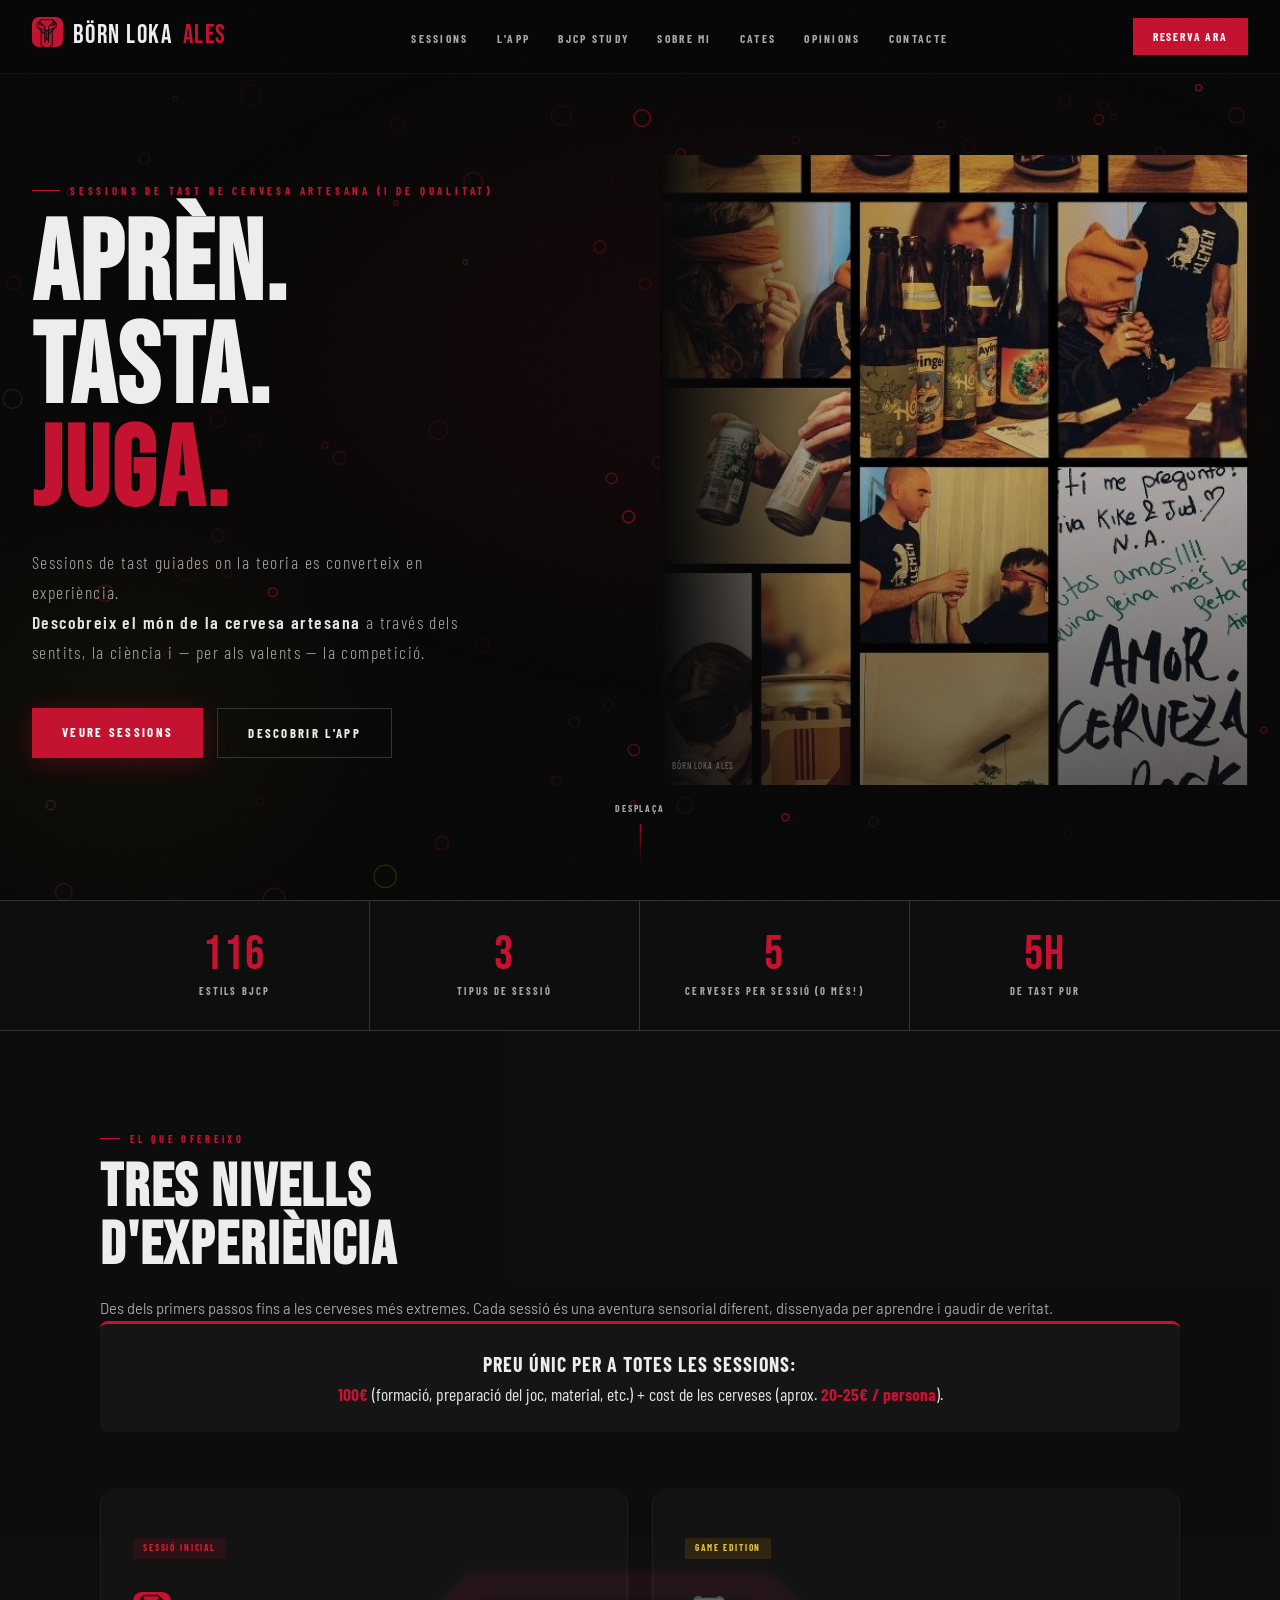
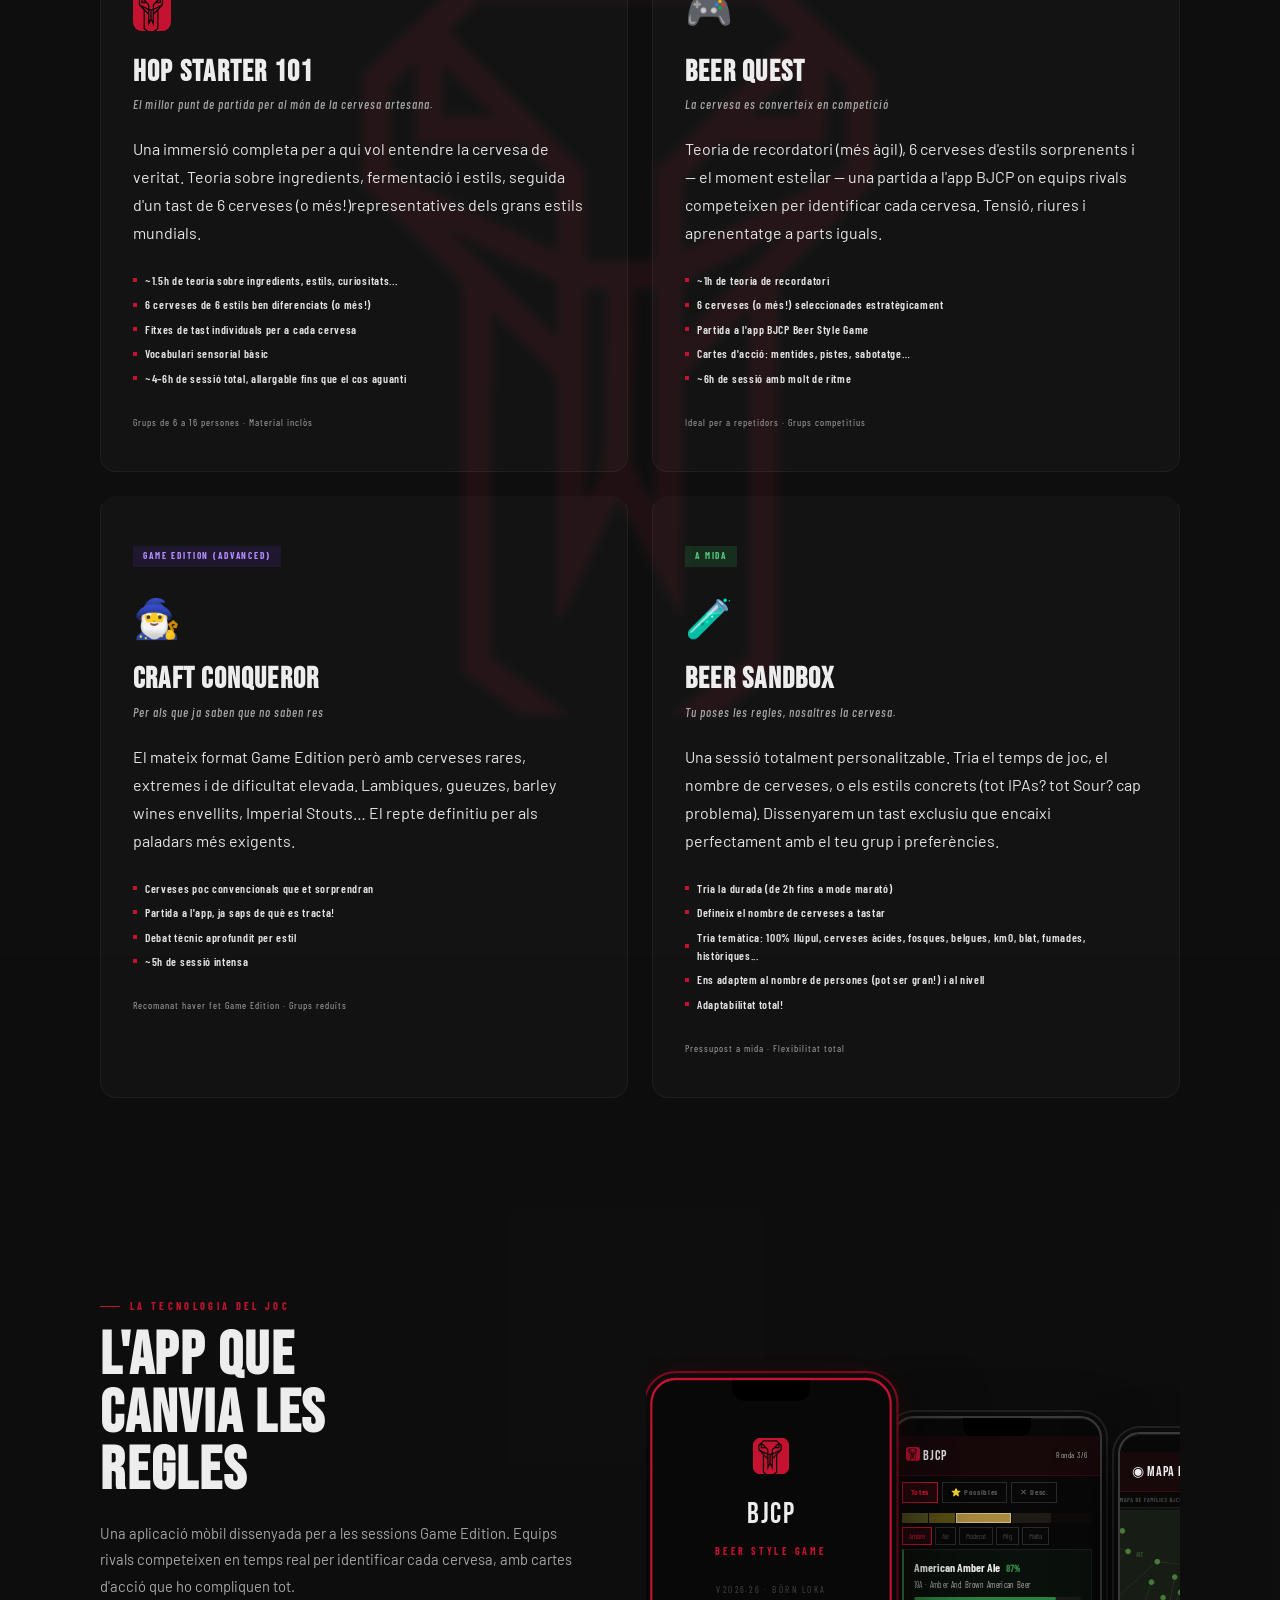
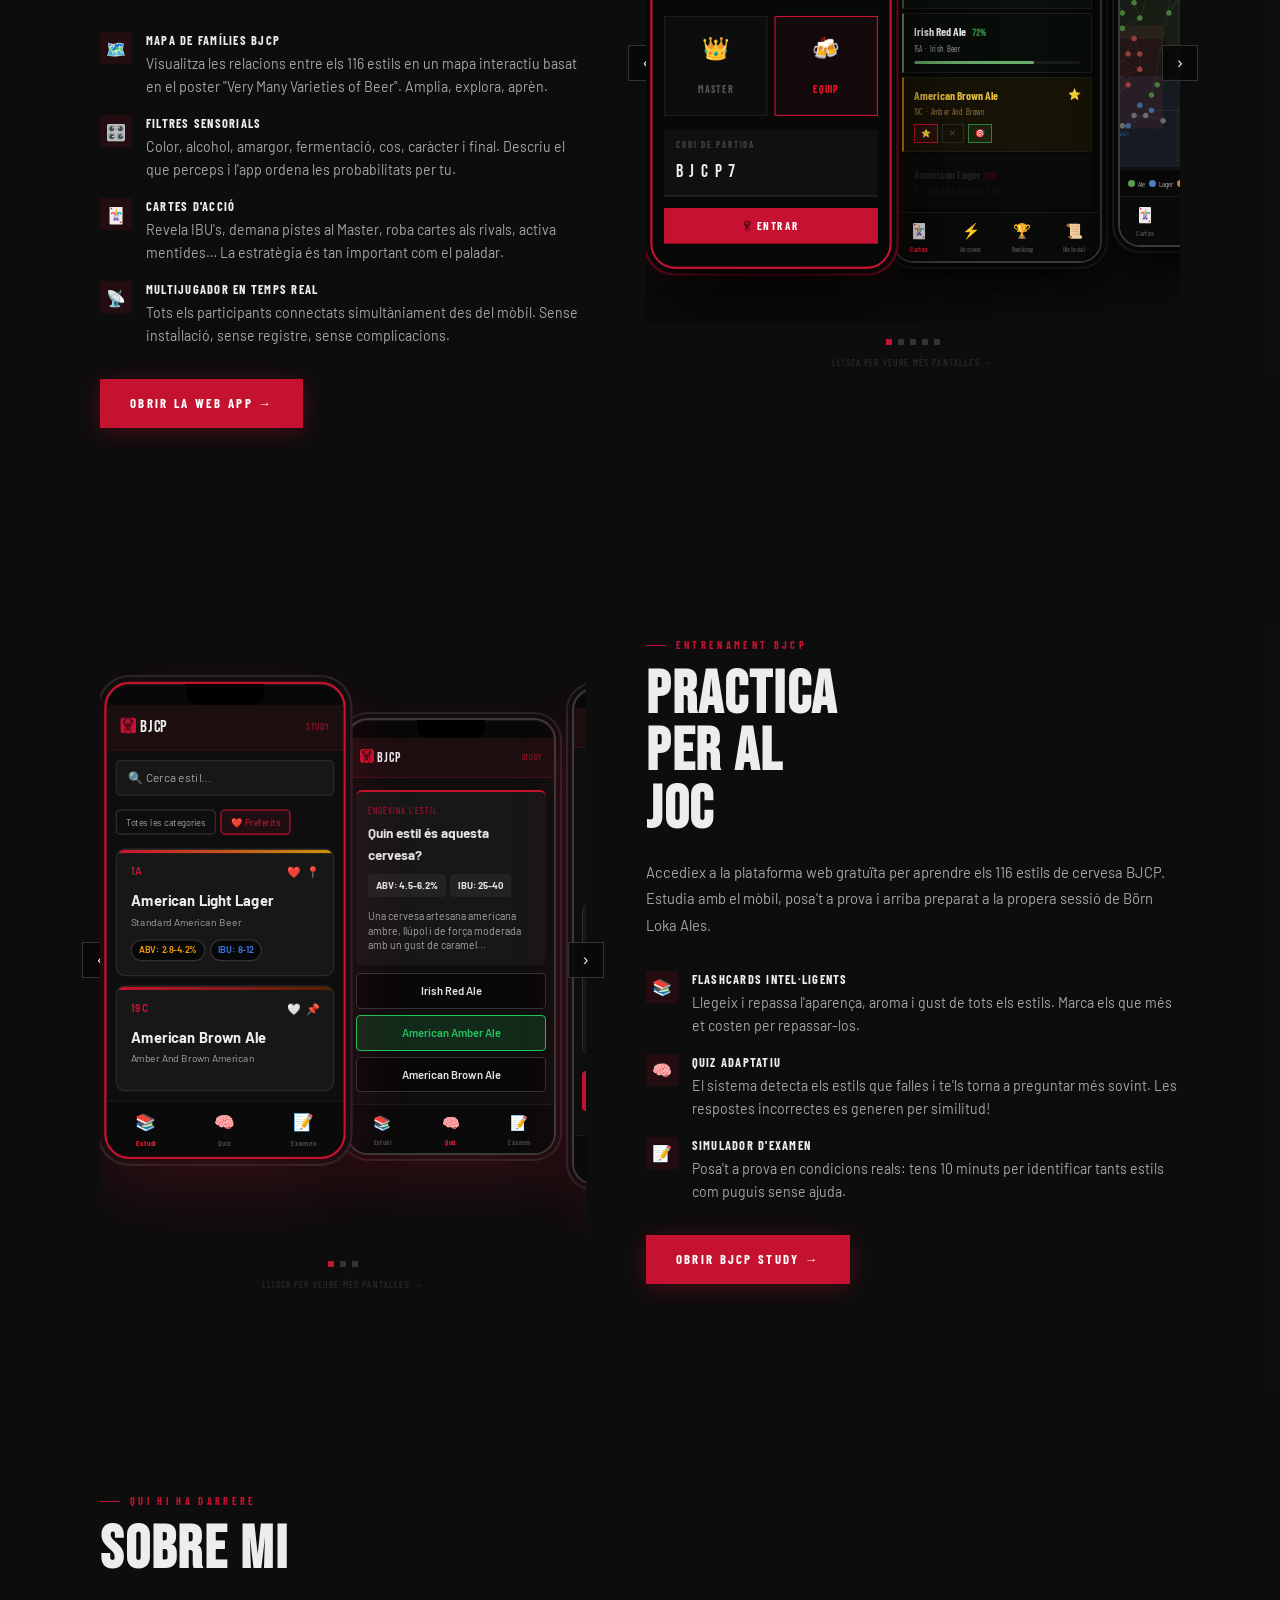
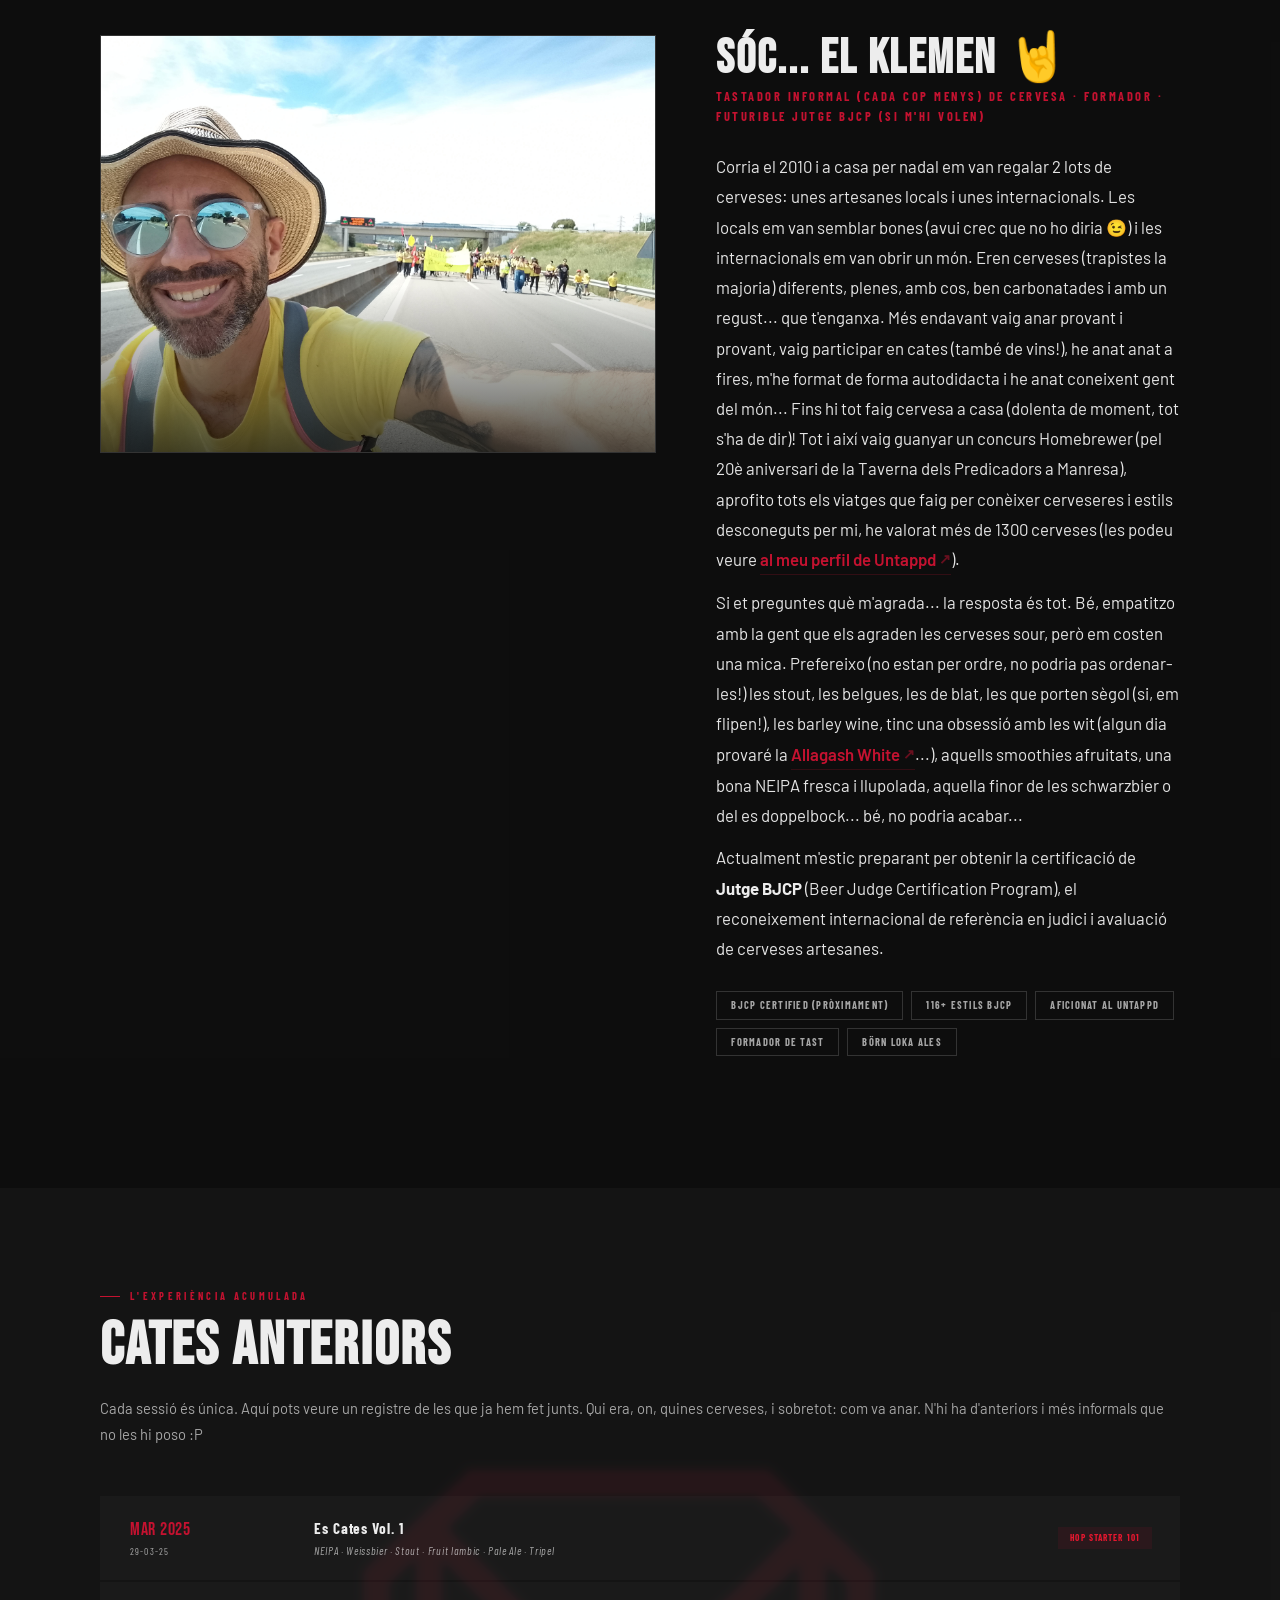
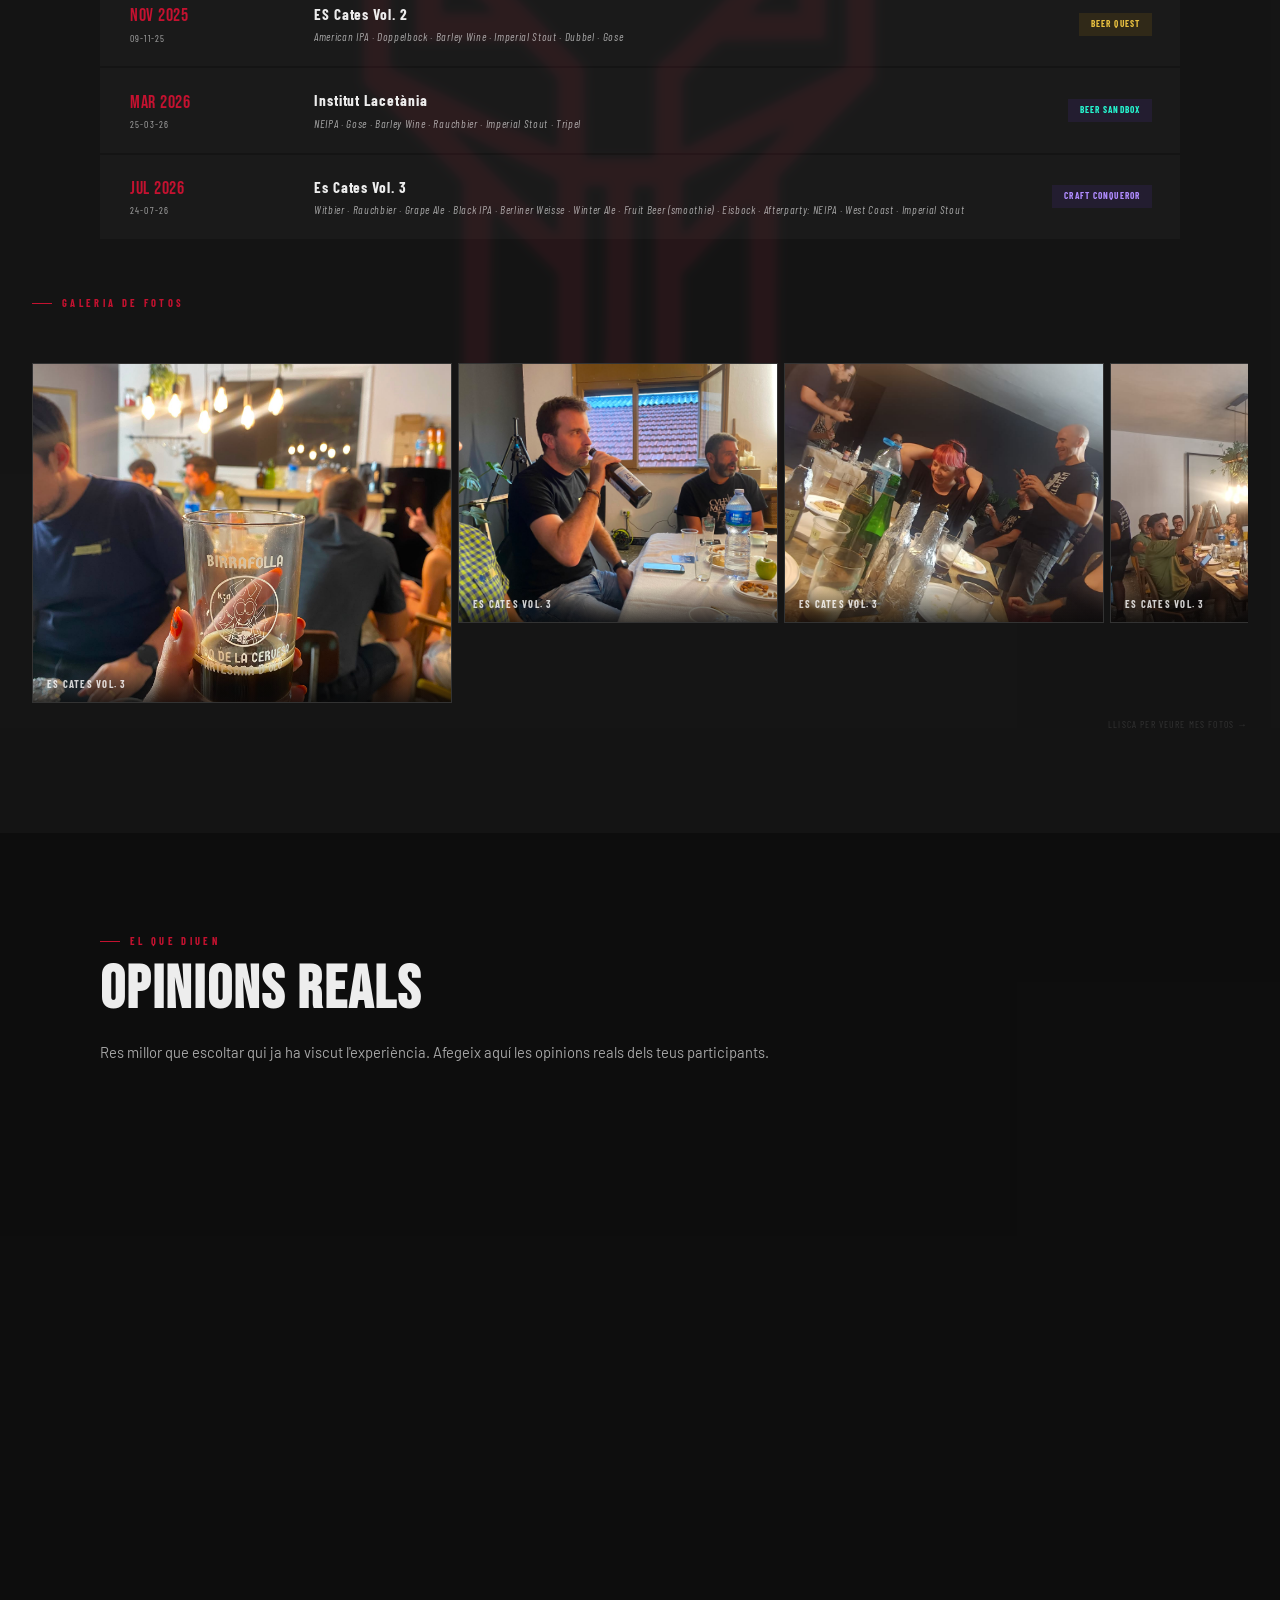
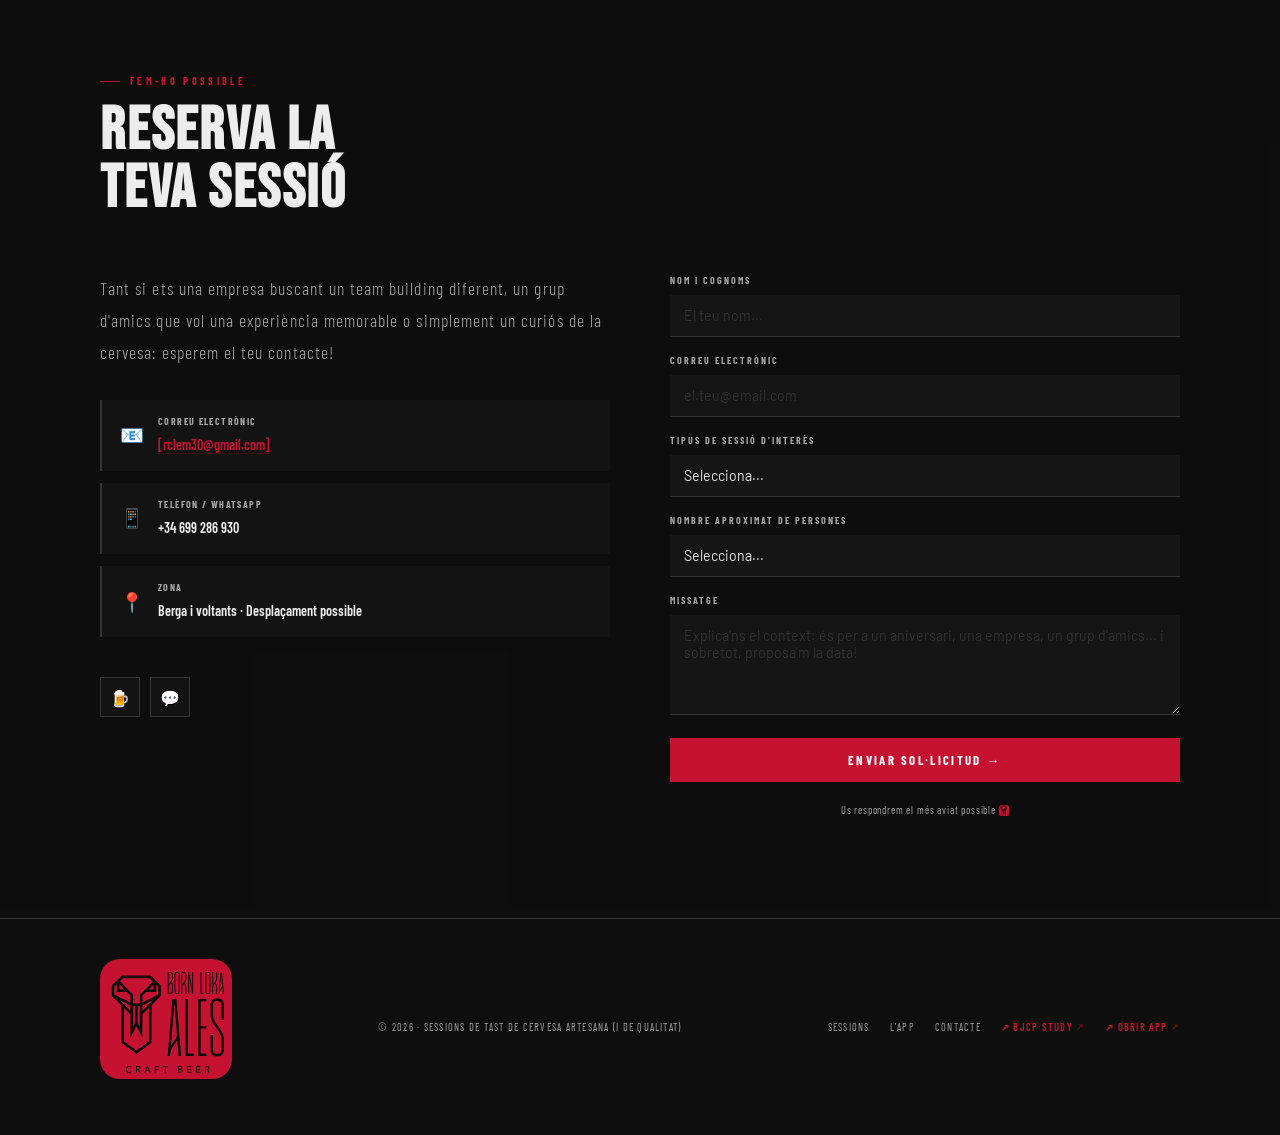
==== commit 42f53930: "Add files via upload" ====
--- a/index.html
+++ b/index.html
@@ -597,7 +597,7 @@
     /* ── SESSIONS ── */
     .sessions-grid {
       display: grid;
-      grid-template-columns: repeat(3, 1fr);
+      grid-template-columns: repeat(2, 1fr);
       gap: 24px;
       margin-top: 56px;
     }
@@ -670,6 +670,11 @@
     .tag-adv {
       background: rgba(100, 50, 200, .15);
       color: #B08CFF
+    }
+
+    .tag-custom {
+      background: rgba(50, 200, 100, .15);
+      color: #50c878
     }
 
     .session-icon {
@@ -1511,6 +1516,11 @@
     .pill-adv {
       background: rgba(100, 50, 200, .12);
       color: #B08CFF
+    }
+
+    .pill-custom {
+      background: rgba(100, 50, 200, .12);
+      color: #26f7d0
     }
 
     .gallery-strip {
@@ -2355,6 +2365,26 @@
             <li>~5h de sessió intensa</li>
           </ul>
           <div class="session-price-note" style="margin-top: auto;">Recomanat haver fet Game Edition · Grups reduïts
+          </div>
+        </div>
+
+        <!-- CUSTOM -->
+        <div class="session-card">
+          <span class="session-tag tag-custom">A Mida</span>
+          <span class="session-icon">🧪</span>
+          <h3 class="session-name">Beer Sandbox</h3>
+          <p class="session-tagline">Tu poses les regles, nosaltres la cervesa.</p>
+          <p class="session-desc">Una sessió totalment personalitzable. Tria el temps de joc, el nombre de cerveses, o
+            els estils concrets (tot IPAs? tot Sour? cap problema). Dissenyarem un tast exclusiu que encaixi
+            perfectament amb el teu grup i preferències.</p>
+          <ul class="session-details">
+            <li>Tria la durada (de 2h fins a mode marató)</li>
+            <li>Defineix el nombre de cerveses a tastar</li>
+            <li>Tria temàtica: 100% llúpul, cerveses àcides, fosques, belgues, km0, blat, fumades, històriques...</li>
+            <li>Ens adaptem al nombre de persones (pot ser gran!) i al nivell</li>
+            <li>Adaptabilitat total!</li>
+          </ul>
+          <div class="session-price-note" style="margin-top: auto;">Pressupost a mida · Flexibilitat total
           </div>
         </div>
 
@@ -3014,7 +3044,7 @@
             <div class="log-title">Es Cates Vol. 1</div>
             <div class="log-beers">NEIPA · Weissbier · Stout · Fruit lambic · Pale Ale · Tripel </div>
           </div>
-          <span class="log-pill pill-inicial">Inicial</span>
+          <span class="log-pill pill-inicial">Hop starter 101</span>
         </div>
         <div class="log-entry">
           <div>
@@ -3025,7 +3055,7 @@
             <div class="log-title">ES Cates Vol. 2</div>
             <div class="log-beers">American IPA · Doppelbock · Barley Wine · Imperial Stout · Dubbel · Gose</div>
           </div>
-          <span class="log-pill pill-game">Game Edition</span>
+          <span class="log-pill pill-game">Beer Quest</span>
         </div>
         <div class="log-entry">
           <div>
@@ -3036,7 +3066,7 @@
             <div class="log-title">Institut Lacetània</div>
             <div class="log-beers">NEIPA · Gose · Barley Wine · Rauchbier · Imperial Stout · Tripel </div>
           </div>
-          <span class="log-pill pill-adv">Inicial (molt breu)</span>
+          <span class="log-pill pill-custom">Beer Sandbox</span>
         </div>
 
         <div class="log-entry">
@@ -3046,9 +3076,10 @@
           </div>
           <div class="log-info">
             <div class="log-title">Es Cates Vol. 3</div>
-            <div class="log-beers">Witbier · Rauchbier · Grape Ale · Black IPA · Berliner Weisse · Winter Ale · Fruit Beer (smoothie) · Eisbock · Afterparty: NEIPA · West Coast · Imperial Stout</div>
+            <div class="log-beers">Witbier · Rauchbier · Grape Ale · Black IPA · Berliner Weisse · Winter Ale · Fruit
+              Beer (smoothie) · Eisbock · Afterparty: NEIPA · West Coast · Imperial Stout</div>
           </div>
-          <span class="log-pill pill-adv">Game Edition (Advanced)</span>
+          <span class="log-pill pill-adv">Craft Conqueror</span>
         </div>
 
       </div>
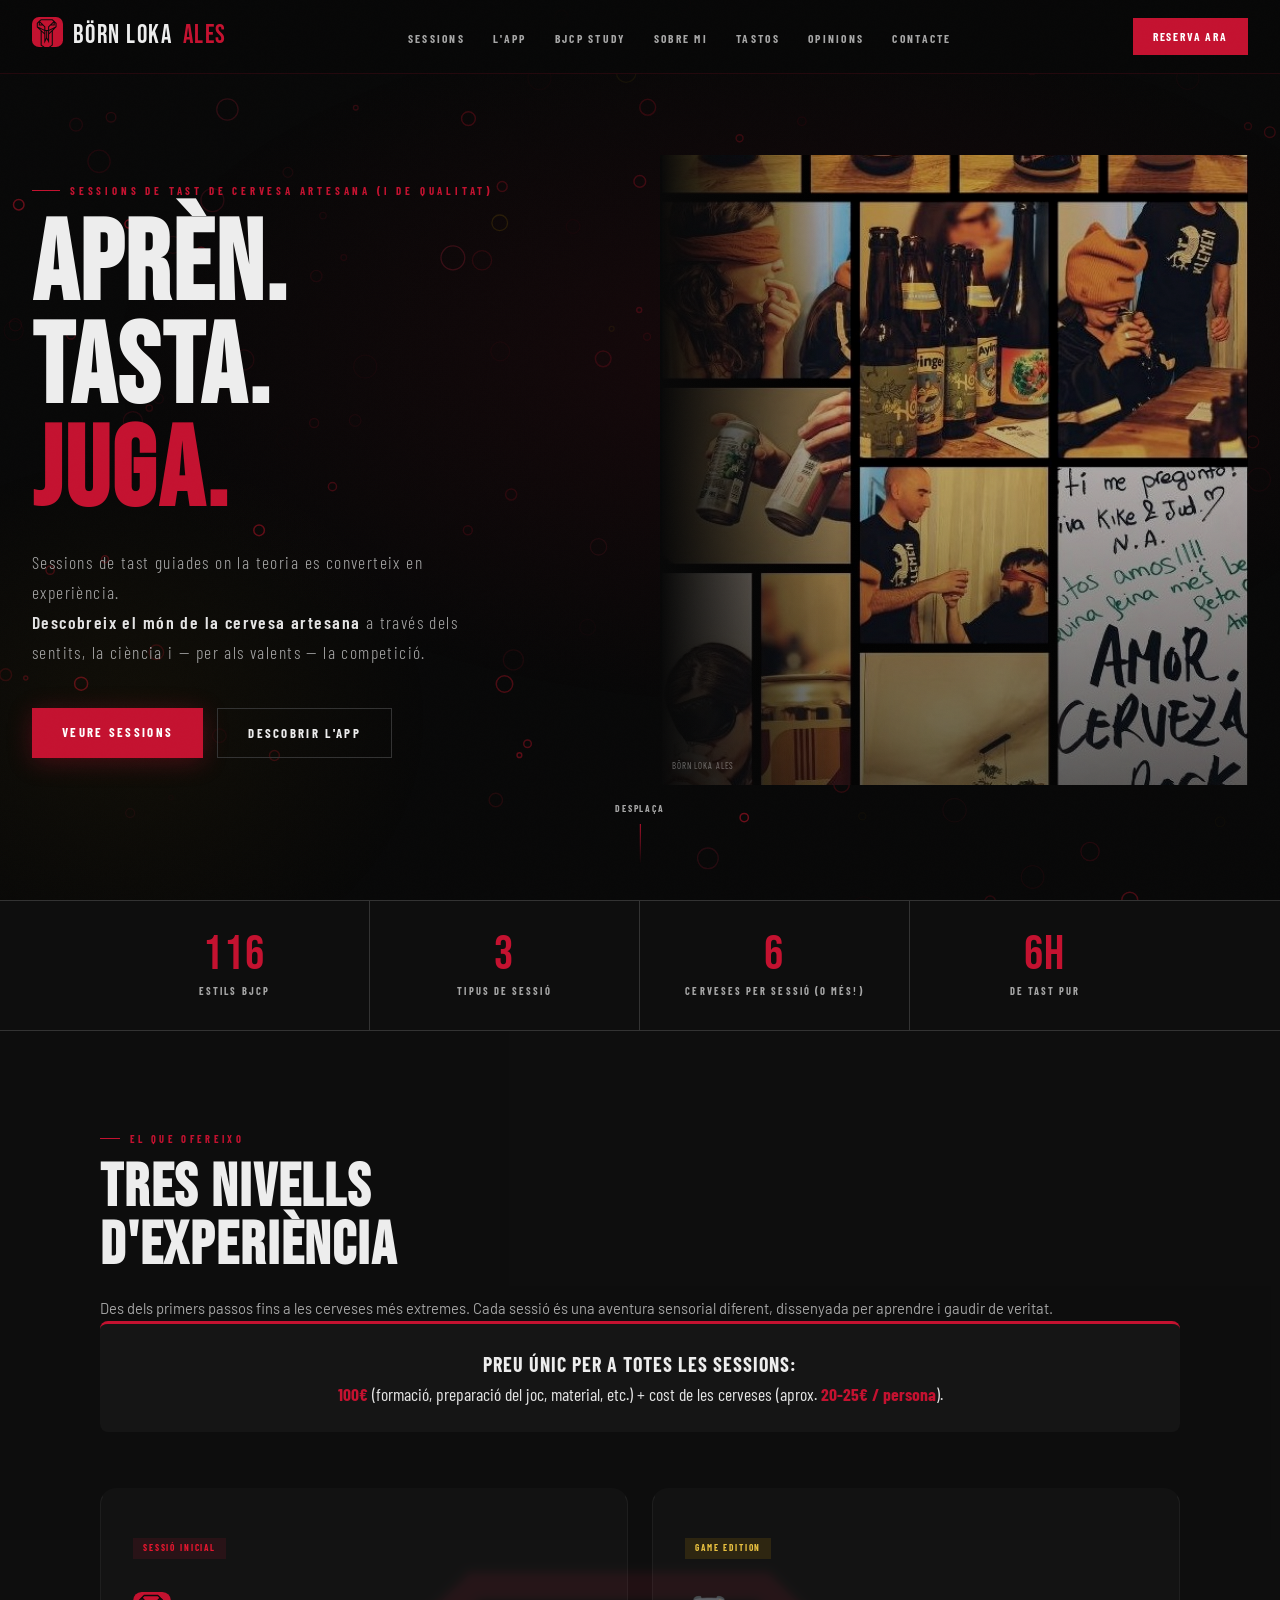
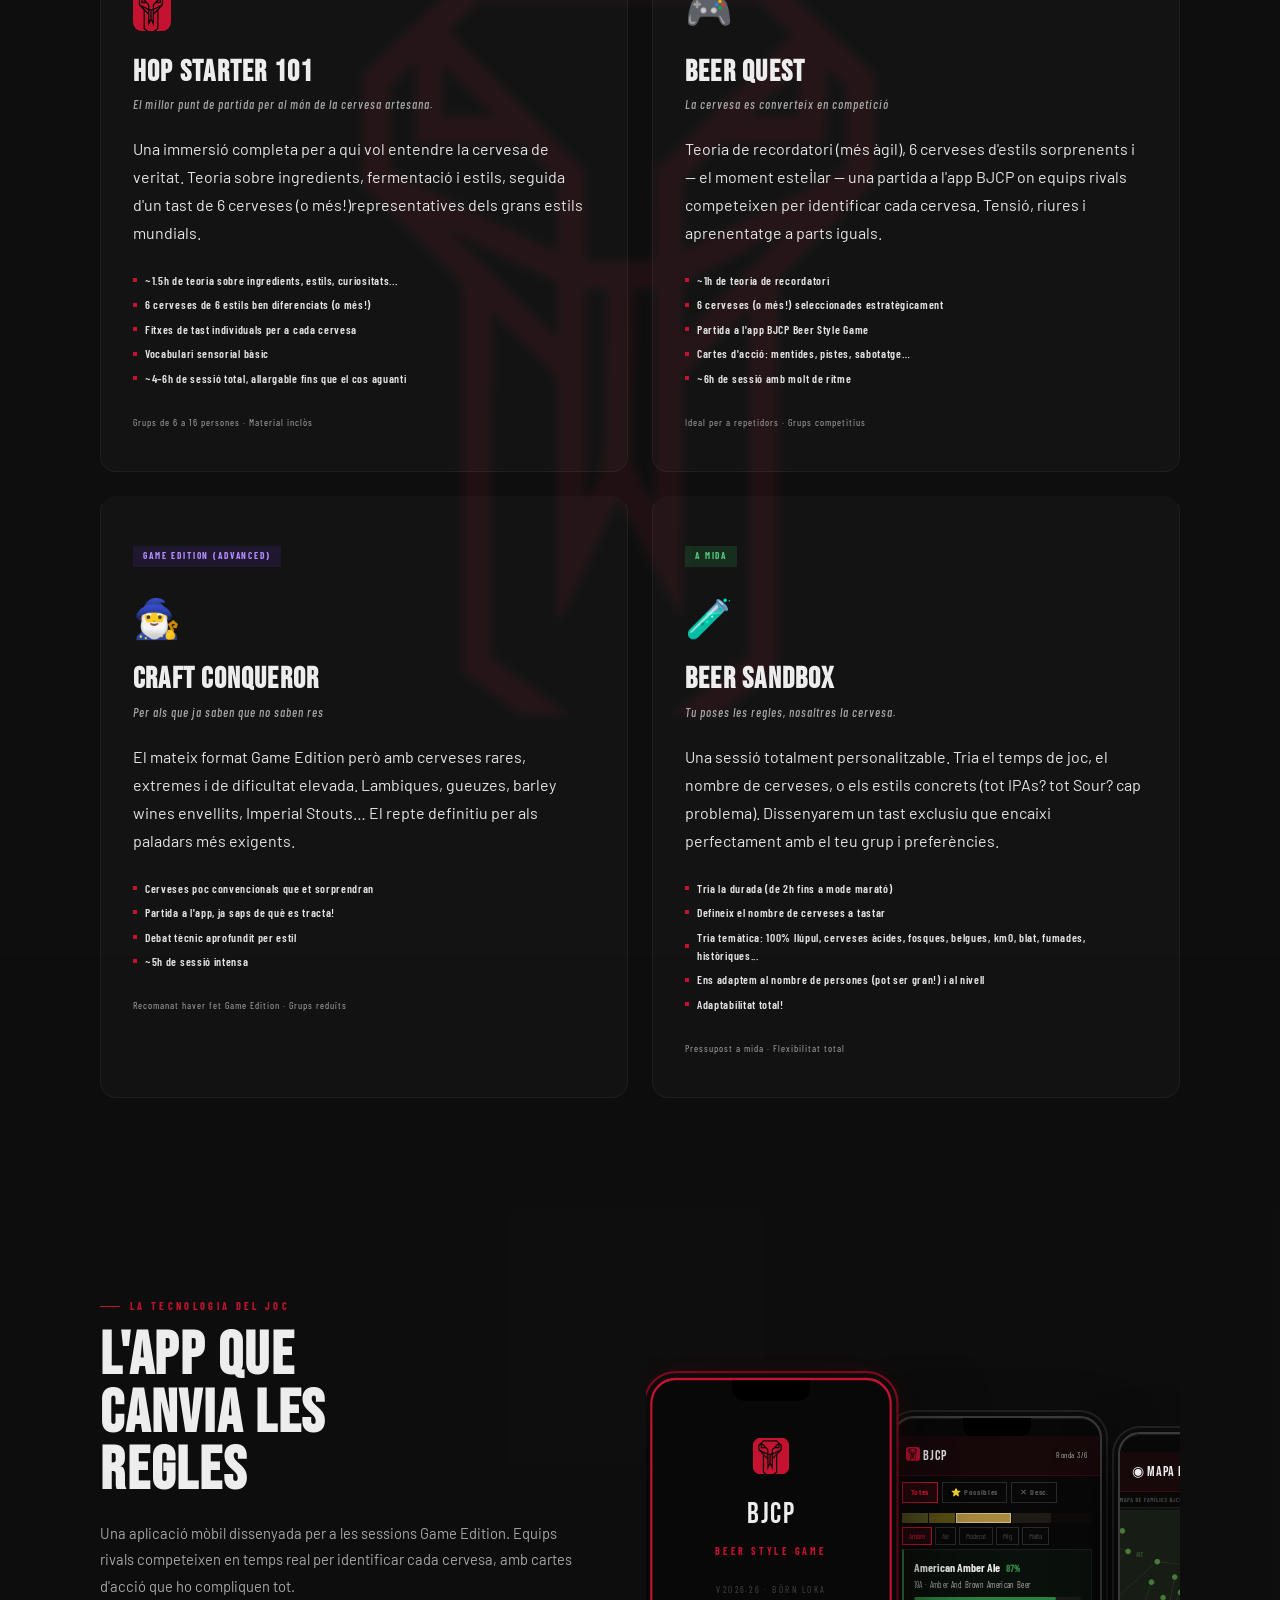
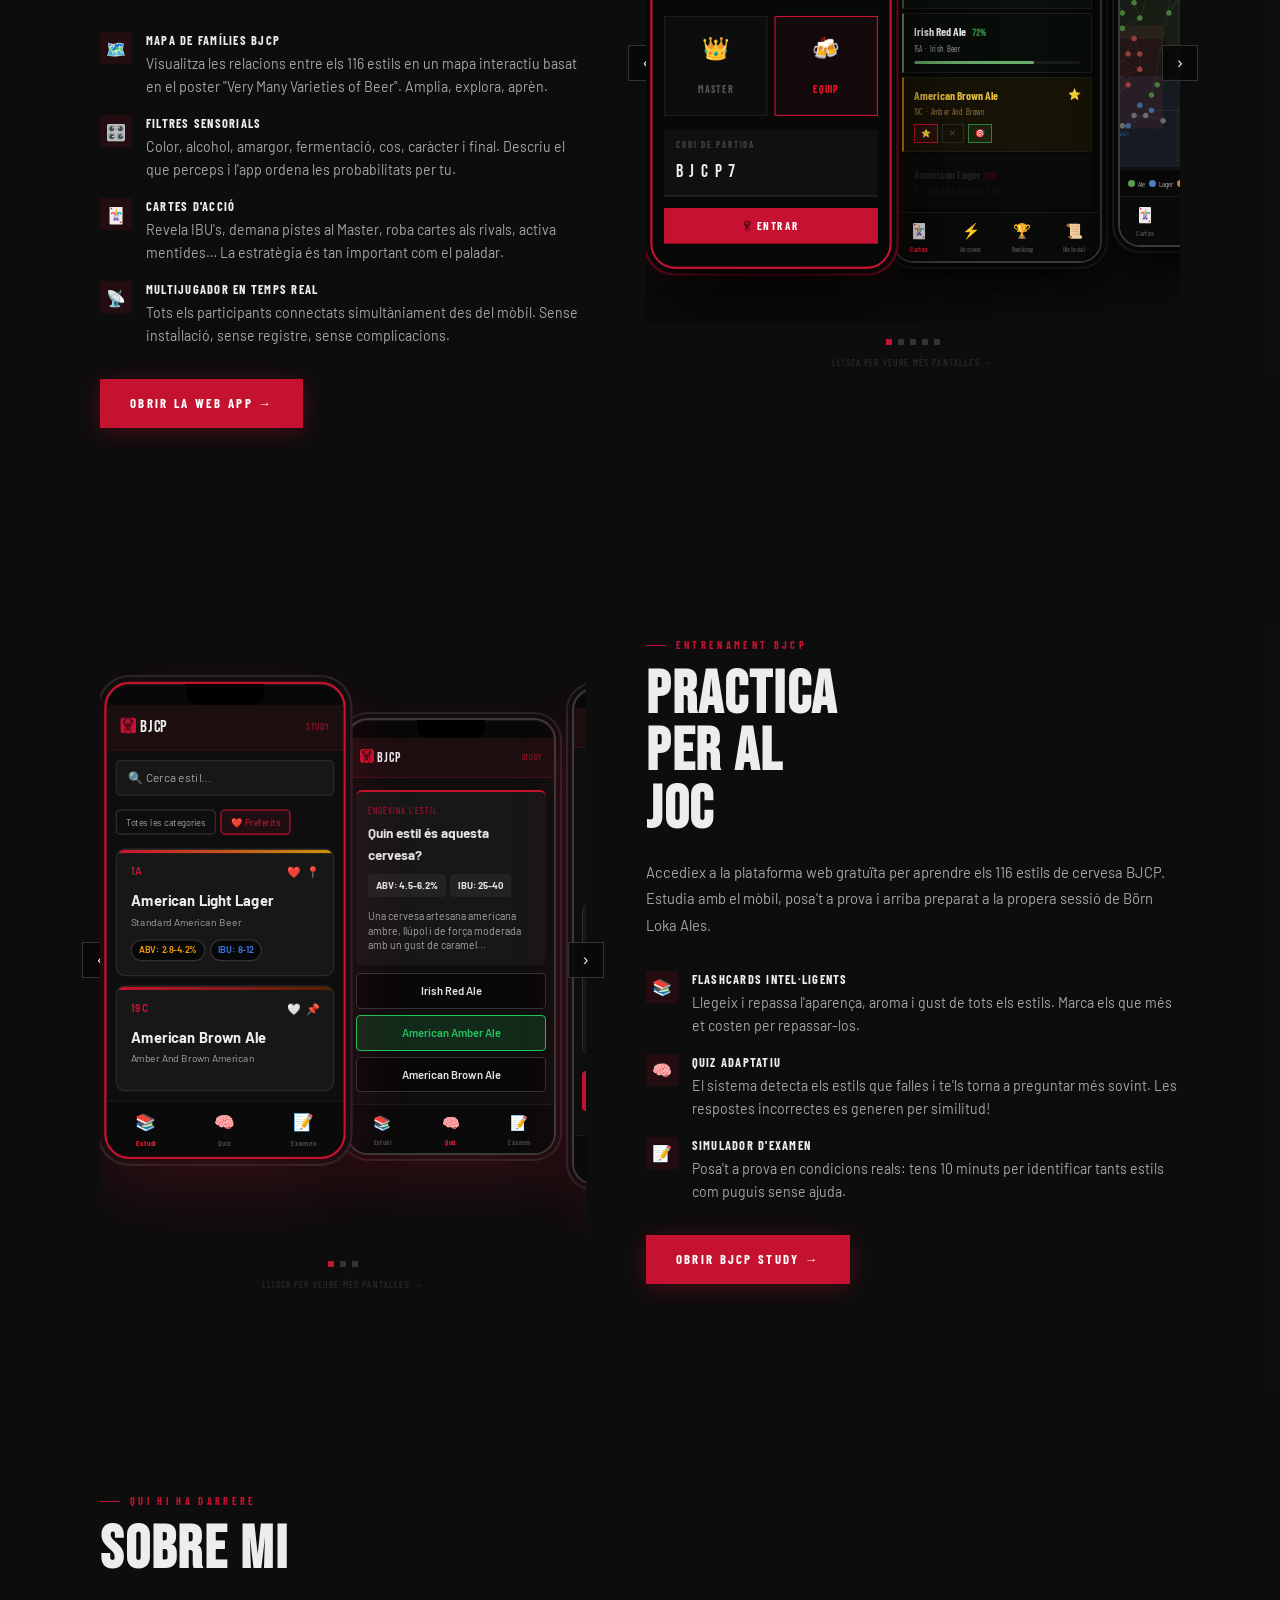
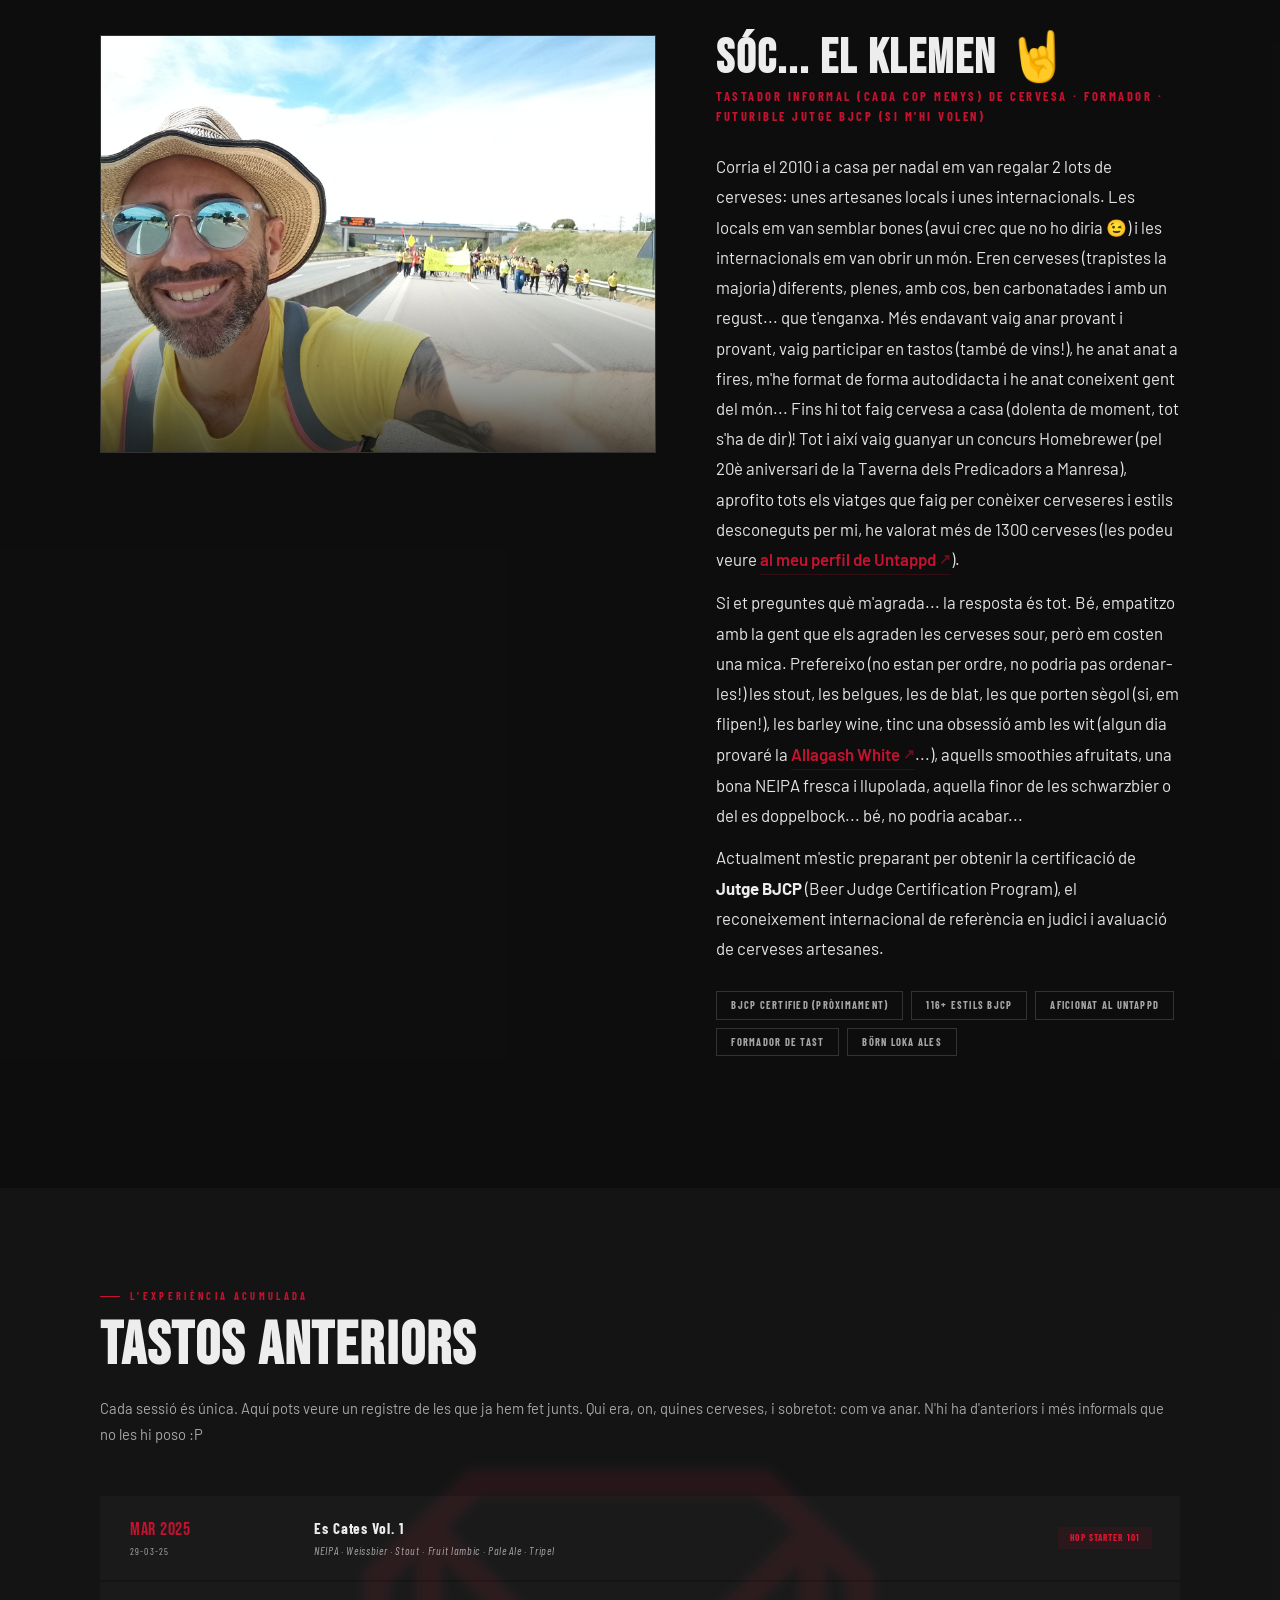
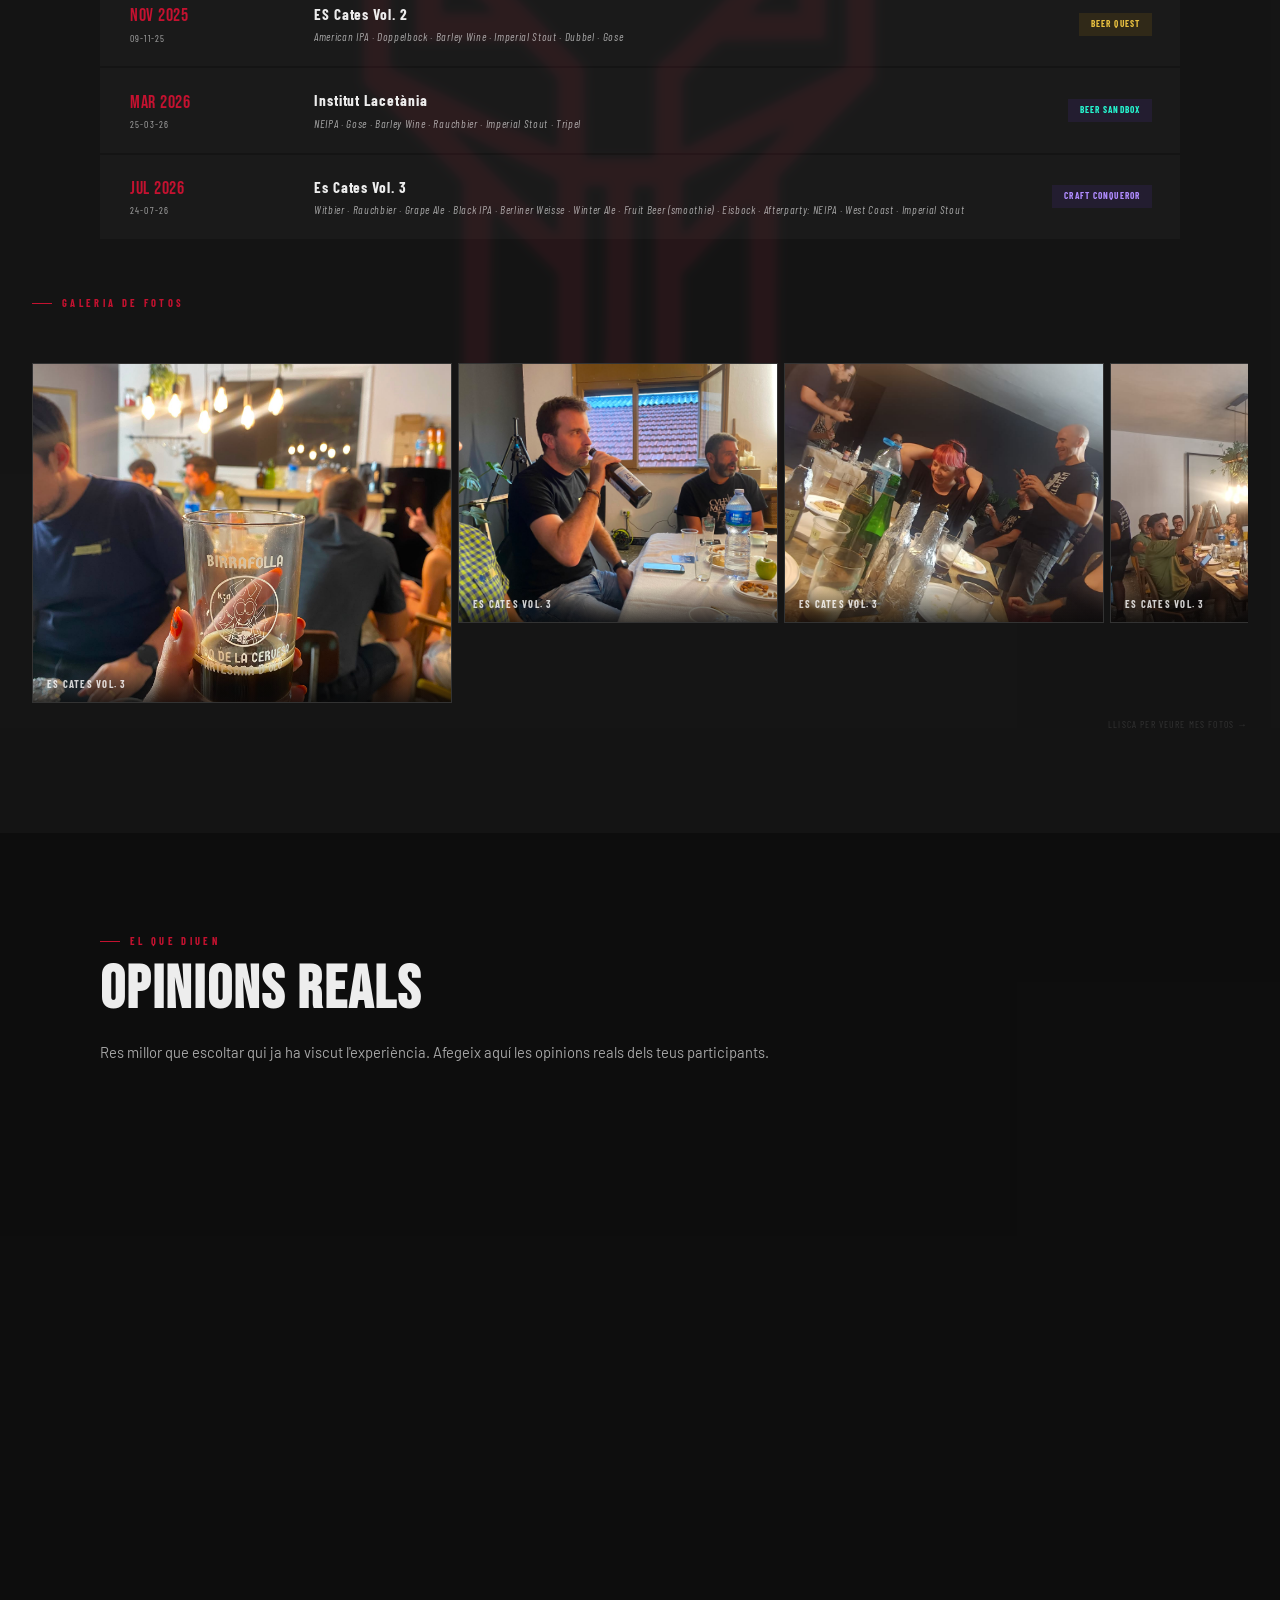
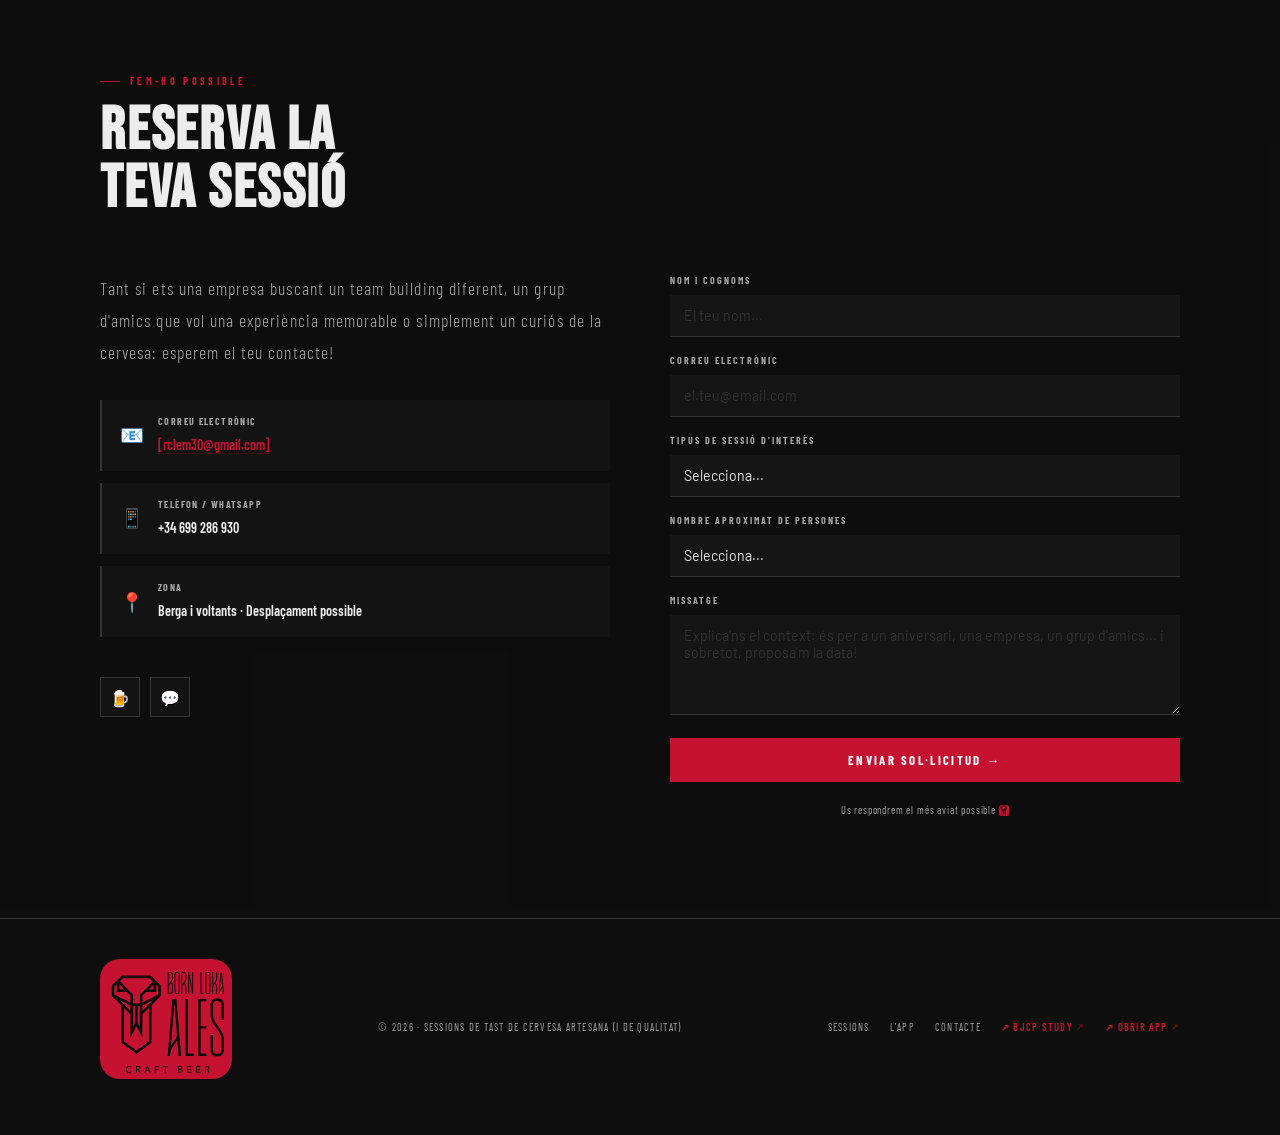
==== commit 06c23caa: "Add files via upload" ====
--- a/index.html
+++ b/index.html
@@ -2240,7 +2240,7 @@
       <li><a href="#app">L'App</a></li>
       <li><a href="#study">BJCP Study</a></li>
       <li><a href="#sobre-mi">Sobre mi</a></li>
-      <li><a href="#cates">Cates</a></li>
+      <li><a href="#cates">Tastos</a></li>
       <li><a href="#opinions">Opinions</a></li>
       <li><a href="#contacte">Contacte</a></li>
     </ul>
@@ -2992,7 +2992,7 @@
               Corria el 2010 i a casa per nadal em van regalar 2 lots de cerveses: unes artesanes locals i unes
               internacionals. Les locals em van semblar bones (avui crec que no ho diria 😉) i les internacionals em van
               obrir un món. Eren cerveses (trapistes la majoria) diferents, plenes, amb cos, ben carbonatades i amb un
-              regust... que t'enganxa. Més endavant vaig anar provant i provant, vaig participar en cates (també de
+              regust... que t'enganxa. Més endavant vaig anar provant i provant, vaig participar en tastos (també de
               vins!), he anat anat a fires, m'he format de forma autodidacta i he anat coneixent gent del món... Fins hi
               tot faig cervesa a casa (dolenta de moment, tot s'ha de dir)! Tot i així vaig guanyar un concurs
               Homebrewer (pel 20è aniversari de la Taverna dels Predicadors a Manresa), aprofito tots els viatges que
@@ -3030,7 +3030,7 @@
     <img src="logo-watermark.svg" class="watermark-bg" alt="">
     <div class="container">
       <div class="section-eyebrow">L'experiència acumulada</div>
-      <h2 class="section-title">Cates anteriors</h2>
+      <h2 class="section-title">Tastos anteriors</h2>
       <p class="section-body">Cada sessió és única. Aquí pots veure un registre de les que ja hem fet junts. Qui era,
         on, quines cerveses, i sobretot: com va anar. N'hi ha d'anteriors i més informals que no les hi poso :P</p>
 
